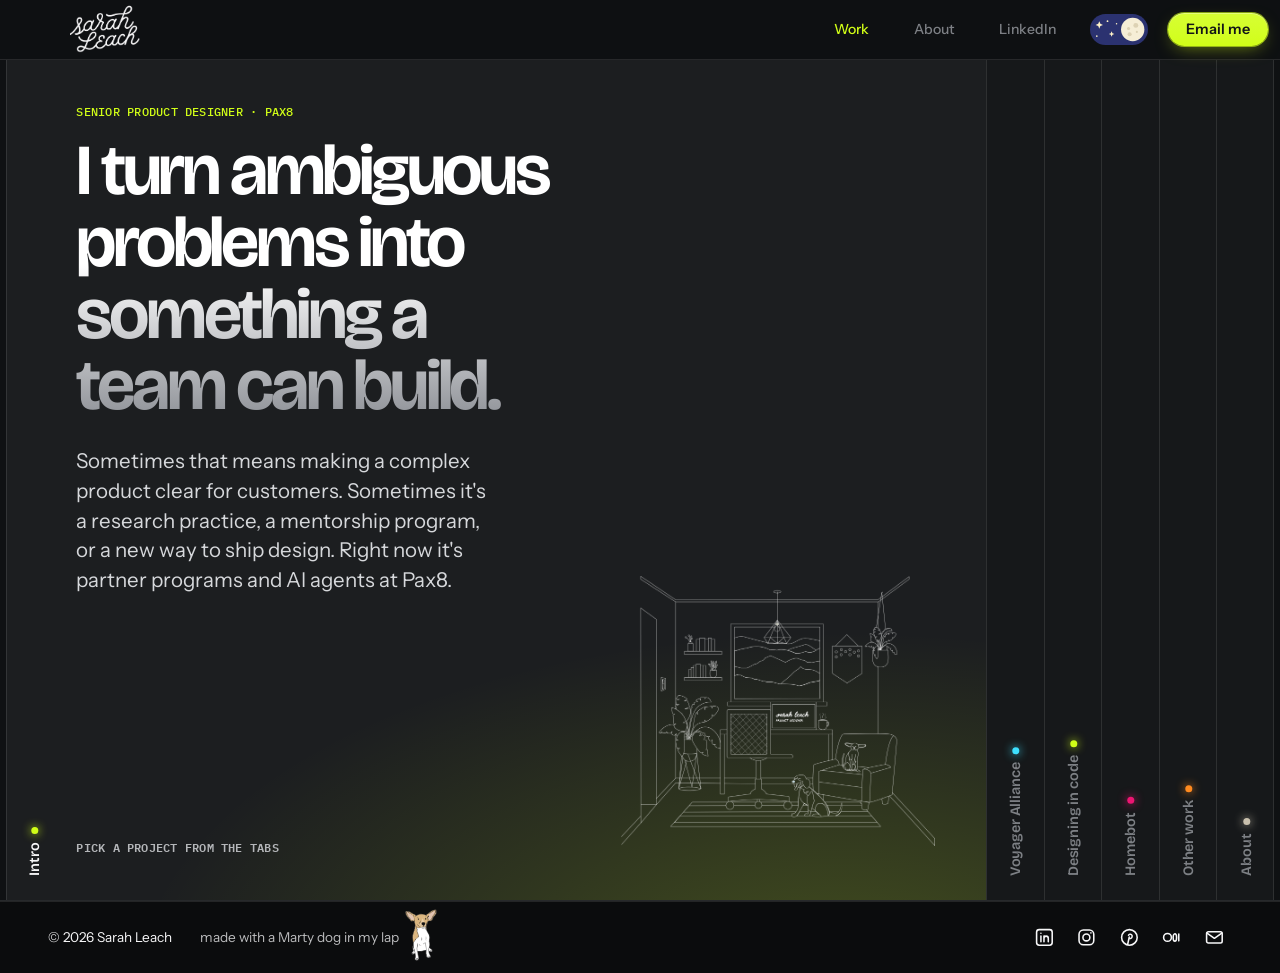
==== index.html @ 1168304d "About: drop 'since 2025' from Sarah Wedding Design Co-Authored-By: Claude Opus 5.5 <noreply@anthropi" ====
<!doctype html>
<html lang="en">
<head>
  <meta charset="utf-8">
  <meta name="viewport" content="width=device-width, initial-scale=1">
  <title>Sarah Leach — Product Design</title>
  <meta name="description" content="Sarah Leach is a product designer working on partner programs, marketplaces, and AI agents for IT providers.">
  <link rel="icon" href="assets/favicon.svg?v=2" type="image/svg+xml">
  <link rel="icon" href="assets/favicon-32.png?v=2" sizes="32x32" type="image/png">
  <link rel="icon" href="assets/favicon-64.png?v=2" sizes="64x64" type="image/png">
  <link rel="apple-touch-icon" href="assets/apple-touch-icon.png?v=2">
  <meta property="og:type" content="website">
  <meta property="og:title" content="Sarah Leach — Product Design">
  <meta property="og:description" content="Sarah Leach is a product designer working on partner programs, marketplaces, and AI agents for IT providers.">
  <meta property="og:url" content="https://sarahleach.design/">
  <meta property="og:image" content="https://sarahleach.design/assets/share.jpg">
  <meta property="og:image:width" content="1200">
  <meta property="og:image:height" content="630">
  <meta name="twitter:card" content="summary_large_image">
  <link rel="preconnect" href="https://fonts.googleapis.com">
  <link rel="preconnect" href="https://fonts.gstatic.com" crossorigin>
  <link href="https://fonts.googleapis.com/css2?family=IBM+Plex+Mono:wght@400;500;600&family=Inter:wght@400;500;600;700&family=Space+Grotesk:wght@500;600;700&display=swap" rel="stylesheet">
  <link rel="stylesheet" href="styles.css?v=hf187">
  <script src="theme.js?v=5"></script>
  <script src="motion.js?v=6" defer></script>
  <script src="tier-track.js?v=1" defer></script>
  <script src="flow-card.js?v=1" defer></script>
</head>
<body>
  <a class="skip" href="#work">Skip to work</a>

  <header class="site-header">
    <a class="name" href="./">Sarah Leach</a>
    <nav aria-label="Primary">
      <a href="#intro">Work</a>
      <a href="#about">About</a>
      <a href="https://www.linkedin.com/in/saleach/" target="_blank" rel="noopener">LinkedIn</a>
      <a class="cta" href="mailto:saraha.leach@gmail.com">Email me</a>
    </nav>
  </header>

  <main id="work">
    <div class="tenets">

      <section class="tenet tenet--intro is-open" data-id="intro" style="--tone: var(--c-intro)">
        <button class="tenet-tab" aria-expanded="true" aria-controls="p-intro"><span>Intro</span></button>
        <div class="tenet-panel" id="p-intro" role="region" aria-label="Intro">
          <img class="panel-media art office" src="assets/ill-office.png" alt="" loading="eager">
          <p class="eyebrow">Senior Product Designer · Pax8</p>
          <h1>I turn ambiguous problems into something a team can build.</h1>
          <p class="lede">Sometimes that means making a complex product clear for customers. Sometimes it's a research practice, a mentorship program, or a new way to ship design. Right now it's partner programs and AI agents at Pax8.</p>
          <div class="intro-foot">
            <p class="intro-hint">Pick a project from the tabs</p>
          </div>
        </div>
      </section>

      <section class="tenet" data-id="voyager" style="--tone: var(--c-voyager)">
        <button class="tenet-tab" aria-expanded="false" aria-controls="p-voyager"><span>Voyager Alliance</span></button>
        <div class="tenet-panel" id="p-voyager" role="region" aria-label="Voyager Alliance" hidden>
          <img class="panel-media" src="assets/voyager-title.jpg" alt="" loading="lazy">
          <p class="eyebrow">Pax8 · 2025 · Partner rewards</p>
          <h2>Partners don't need the whole rulebook. They need their next step.</h2>
          <p class="lede">I designed how partners understand, join, and move through Voyager Alliance, the tiered rewards program that replaced one Pax8 paid for alone. Vendors help fund this one.</p>
          <dl>
            <dt>Role</dt><dd>Research, product strategy, UX/UI</dd>
            <dt>Shipped</dt><dd>MVP alongside Beyond 2025</dd>
          </dl>
          <a class="read" href="work/voyager-alliance.html">Read the case study <span aria-hidden="true">↓</span></a>
        </div>
      </section>

      <section class="tenet" data-id="code" style="--tone: var(--c-agentic)">
        <button class="tenet-tab" aria-expanded="false" aria-controls="p-code"><span>Designing in code</span></button>
        <div class="tenet-panel" id="p-code" role="region" aria-label="Designing in code" hidden>
          <div class="panel-media flow-card" role="group" aria-label="How the work moved, from Figma to production">
            <ol class="fc-track">
              <li class="fc-line" aria-hidden="true"><span class="fc-fill"></span></li>
              <li><button type="button" class="fc-step" data-note="Explore the direction and flows in Figma."><span class="fc-node"><svg viewBox="0 0 24 24" aria-hidden="true"><path d="M12 19l7-7 3 3-7 7-3-3z"/><path d="M18 13l-1.5-7.5L2 2l3.5 14.5L13 18l5-5z"/><path d="M2 2l7.6 7.6"/><circle cx="11" cy="11" r="2"/></svg></span><b>Design</b><small>Figma</small></button></li>
              <li><button type="button" class="fc-step is-key" data-note="Build it as working code with Claude, refining layout and interactions in the real interface."><span class="fc-node"><svg viewBox="0 0 24 24" aria-hidden="true"><path d="M12 2v20M2 12h20M4.9 4.9l14.2 14.2M19.1 4.9L4.9 19.1"/></svg></span><b>Build</b><small>Claude CLI</small></button></li>
              <li><button type="button" class="fc-step" data-note="Push to GitHub, so engineering reviews real code instead of static specs."><span class="fc-node"><svg viewBox="0 0 24 24" aria-hidden="true"><circle cx="6" cy="6" r="2.5"/><circle cx="6" cy="18" r="2.5"/><circle cx="18" cy="8" r="2.5"/><path d="M6 8.5v7M18 10.5c0 4-6 3-10.5 6"/></svg></span><b>Push</b><small>GitHub</small></button></li>
              <li><button type="button" class="fc-step" data-note="Engineering reviews it and brings parts into the production codebase."><span class="fc-node"><svg viewBox="0 0 24 24" aria-hidden="true"><path d="M2 12s3.6-7 10-7 10 7 10 7-3.6 7-10 7S2 12 2 12z"/><circle cx="12" cy="12" r="3"/></svg></span><b>Review</b><small>Engineering</small></button></li>
              <li><button type="button" class="fc-step" data-note="Parts shipped, in the deployment and agent experiences."><span class="fc-node"><svg viewBox="0 0 24 24" aria-hidden="true"><path d="M20 6L9 17l-5-5"/></svg></span><b>Production</b><small>Deployment, agent flows</small></button></li>
            </ol>
            <p class="fc-note" aria-live="polite"></p>
          </div>
          <p class="eyebrow">Pax8 · 2026 · AI agent platform</p>
          <h2>AI made building faster. It made agreeing harder.</h2>
          <p class="lede">I designed an AI agent console and built it in working code with Claude. Some of it went through engineering review into production, and a few designers started using parts of the workflow.</p>
          <dl>
            <dt>Status</dt><dd>In development, not yet released</dd>
            <dt>Access</dt><dd>Full case study by password</dd>
          </dl>
          <a class="read" href="work/designing-in-code.html">About this project <span aria-hidden="true">↓</span></a>
        </div>
      </section>

      <section class="tenet" data-id="homebot" style="--tone: var(--c-homebot)">
        <button class="tenet-tab" aria-expanded="false" aria-controls="p-homebot"><span>Homebot</span></button>
        <div class="tenet-panel" id="p-homebot" role="region" aria-label="Homebot" hidden>
          <div class="panel-media persona-card" aria-hidden="true">
            <div class="pc-side">
              <dl>
                <div><dt>Income</dt><dd>$50K</dd></div>
                <div><dt>Cash savings</dt><dd>$5K</dd></div>
                <div><dt>Retirement</dt><dd>&mdash;</dd></div>
              </dl>
              <p class="pc-k">Watering holes</p>
              <ul><li>Friends and peers</li><li>College mentors</li><li>Facebook</li><li>LinkedIn</li></ul>
            </div>
            <div class="pc-main">
              <p class="pc-eyebrow">Persona · Designed for first</p>
              <div class="pc-name"><img src="assets/homebot-felicia-avatar.jpg" alt="" width="78" height="78"><span>Flustered Felicia</span></div>
              <p class="pc-bio">A loan officer for less than 3 years, unsure she made the right call changing careers, and wondering when all her relationship building will pay off.</p>
              <ul class="pc-tags"><li>35</li><li>Career change</li><li>Overwhelmed</li><li>Her hardest critic</li><li>Not an early adopter</li></ul>
              <p class="pc-quote">&ldquo;I want to feel confident in this career change.&rdquo;</p>
            </div>
          </div>
          <p class="eyebrow">Homebot · 2019–2022</p>
          <h2>Design for the least confident user.</h2>
          <p class="lede">On the design team for Homebot's homeowner digest and partner admin experience, from discovery to delivery. I started the mentorship program and research council.</p>
          <a class="read" href="work/homebot.html">Read more <span aria-hidden="true">↓</span></a>
        </div>
      </section>

      <section class="tenet" data-id="archive" style="--tone: var(--c-archive)">
        <button class="tenet-tab" aria-expanded="false" aria-controls="p-archive"><span>Other work</span></button>
        <div class="tenet-panel" id="p-archive" role="region" aria-label="Other work" hidden>
          <img class="panel-media" src="assets/archive-mini.jpg" alt="" loading="lazy">
          <p class="eyebrow">Verizon · Travelers Haven · Side projects</p>
          <h2>Location apps, a cross-country rally, and a 30-step rental process.</h2>
          <p class="lede">Short versions of earlier projects (Gethr, MINI Takes the States, and Travelers Haven), plus illustration and things I make outside work.</p>
          <a class="read" href="work/archive.html">See other work <span aria-hidden="true">↓</span></a>
        </div>
      </section>


      <section class="tenet" data-id="about" style="--tone: var(--c-about)">
        <button class="tenet-tab" aria-expanded="false" aria-controls="p-about"><span>About</span></button>
        <div class="tenet-panel" id="p-about" role="region" aria-label="About" hidden>
          <p class="eyebrow">About</p>
          <h2>A decade in product design, based in Denver.</h2>
          <section class="bring" aria-label="What I bring">
            <ul class="bring-list">
              <li><svg viewBox="0 0 24 24" aria-hidden="true"><rect x="3" y="4" width="18" height="12" rx="2"/><path d="M8 20h8M12 16v4"/></svg><b>Product and UX design</b><span>End to end: research, flows, wireframes, high fidelity, and dev handoff.</span></li>
              <li><svg viewBox="0 0 24 24" aria-hidden="true"><path d="M12 3v4M12 17v4M3 12h4M17 12h4M6 6l2.5 2.5M15.5 15.5L18 18M18 6l-2.5 2.5M8.5 15.5L6 18"/></svg><b>AI-augmented workflow</b><span>Figma AI, Claude, v0, Lovable, Copilot: faster synthesis, smarter decisions.</span></li>
              <li><svg viewBox="0 0 24 24" aria-hidden="true"><path d="M4 20V10M10 20V4M16 20v-7M22 20H2"/></svg><b>Commercial fluency</b><span>User needs and business metrics, and translating between them.</span></li>
              <li><svg viewBox="0 0 24 24" aria-hidden="true"><circle cx="12" cy="4.5" r="1.8"/><path d="M5 8.5l7 1.5 7-1.5M12 10v5M12 15l-3 6M12 15l3 6"/></svg><b>Accessibility as standard</b><span>Built in from day one.</span></li>
              <li><svg viewBox="0 0 24 24" aria-hidden="true"><path d="M12 20s-7-4.4-7-10a4 4 0 0 1 7-2.6A4 4 0 0 1 19 10c0 5.6-7 10-7 10z"/></svg><b>Empathetic leadership</b><span>Growing teams and cultures, not just shipping screens.</span></li>
              <li><svg viewBox="0 0 24 24" aria-hidden="true"><path d="M14 6l4 4M3 21l9-9M12 4l8 8-3 3-8-8z"/></svg><b>Creative range</b><span>Product, branding, mobile, wedding design, and a she shed.</span></li>
            </ul>
          </section>
          <ol class="timeline" aria-label="Career timeline">
            <li class="tl-band" style="--band: var(--c-agentic)">
              <p class="tl-when">Jan 2023 – now</p>
              <h3 class="tl-name">Pax8</h3>
              <p class="tl-desc"><strong>Senior Product Designer.</strong> Partner programs and AI agents for IT providers.</p>
              <ul class="tl-list"><li>Voyager Alliance rewards</li><li>AI agent console</li><li>Designing in code</li></ul>
              <img class="tl-img" src="assets/voyager-keynote.jpg" alt="Voyager Alliance Rewards on the main stage at Beyond 2025." loading="lazy">
            </li>
            <li class="tl-band" style="--band: var(--c-homebot)">
              <p class="tl-when">2019 – 2022</p>
              <h3 class="tl-name">Homebot</h3>
              <p class="tl-desc"><strong>Senior Product Designer.</strong> Product work, plus the structures that helped the team learn and decide together.</p>
              <ul class="tl-list"><li>Mentorship program</li><li>Research Council</li><li>Kickoff frameworks</li></ul>
              <img class="tl-img" src="assets/homebot-product.jpg" alt="Homebot's homeowner report." loading="lazy">
            </li>
            <li class="tl-band" style="--band: var(--c-archive)">
              <p class="tl-when">2018 – 2019</p>
              <h3 class="tl-name">Travelers Haven</h3>
              <p class="tl-desc"><strong>Product Designer.</strong> Corporate housing. Redesigned a booking flow that took about 30 steps.</p>
              <ul class="tl-list"><li>Booking flow</li><li>Availability before background checks</li></ul>
              <div class="tl-img tile-stage tile-stage--th" role="img" aria-label="Travelers Haven booking: a list of matched properties, and the lease details card where renters check availability first.">
                <div class="th-window"><span class="th-chrome" aria-hidden="true"><i></i><i></i><i></i></span><img src="assets/travelers-list-clean.jpg" alt="" loading="lazy" width="446" height="482"></div>
                <img class="th-lease" src="assets/travelers-lease-clean.jpg" alt="" loading="lazy" width="296" height="372">
              </div>
            </li>
            <li class="tl-band" style="--band: var(--c-archive)">
              <p class="tl-when">2016 – 2018</p>
              <h3 class="tl-name">Verizon</h3>
              <p class="tl-desc"><strong>Product designer, then Product Manager.</strong> When the app&#39;s PM was reassigned, I took over product and kept designing.</p>
              <ul class="tl-list"><li>Gethr</li><li>MINI Takes the States</li></ul>
              <img class="tl-img" src="assets/archive-mini.jpg" alt="Rally to the Rockies route map." loading="lazy">
            </li>
            <li class="tl-band" style="--band: var(--c-illus)">
              <p class="tl-when">Alongside</p>
              <h3 class="tl-name">Outside work</h3>
              <p class="tl-desc"><strong>Things I design and build on my own time.</strong> </p>
              <ul class="tl-list"><li><a href="https://sarahweddingdesign.com" target="_blank" rel="noopener">Sarah Wedding Design</a></li><li><a href="https://sheshed.sarahleach.design/">A she shed from 100+ reclaimed windows</a></li><li><a href="https://sheds.sarahleach.design/" target="_blank" rel="noopener">Ask me about my sheds</a></li><li><a href="https://periodexchange.com/" target="_blank" rel="noopener">Period Exchange</a></li><li><a href="https://suresarah.github.io/wala-prototype/" target="_blank" rel="noopener">Wala</a> - pet sitting app</li><li><a href="work/illustration.html#pax8">Logos and branding</a></li></ul>
              <img class="tl-img" src="assets/side-sheshed.jpg" alt="The she shed, walled with reclaimed windows." loading="lazy">
            </li>
          </ol>
          <section class="about-pg" aria-labelledby="about-pg-h">
            <h3 id="about-pg-h">How I work</h3>
            <p class="about-pg-north">Design to make people's lives easier, more intentional, and (whenever possible) happier.</p>
            <ol class="about-pg-list">
              <li><a class="pg-1" href="work/principles.html#p1"><span class="about-pg-n">01</span><span class="about-pg-art" style="--art: url(assets/principles/p1-designing-for-change.png?v=2)" aria-hidden="true"></span><b class="visually-hidden">Designing for change</b></a></li>
              <li><a class="pg-2" href="work/principles.html#p2"><span class="about-pg-n">02</span><span class="about-pg-art" style="--art: url(assets/principles/p2-extreme-ownership.png)" aria-hidden="true"></span><b class="visually-hidden">Extreme ownership</b></a></li>
              <li><a class="pg-3" href="work/principles.html#p3"><span class="about-pg-n">03</span><span class="about-pg-art" style="--art: url(assets/principles/p3-never-stop-learning.png)" aria-hidden="true"></span><b class="visually-hidden">Never stop learning</b></a></li>
              <li><a class="pg-4" href="work/principles.html#p4"><span class="about-pg-n">04</span><span class="about-pg-art" style="--art: url(assets/principles/p4-never-fully-satisfied.png)" aria-hidden="true"></span><b class="visually-hidden">Never fully satisfied, but pretty damn close</b></a></li>
              <li><a class="pg-5" href="work/principles.html#p5"><span class="about-pg-n">05</span><span class="about-pg-art" style="--art: url(assets/principles/p5-take-care.png)" aria-hidden="true"></span><b class="visually-hidden">Take care of each other</b></a></li>
              <li><a class="pg-6" href="work/principles.html#p6"><span class="about-pg-n">06</span><span class="about-pg-art" style="--art: url(assets/principles/p6-kind-and-honest.png)" aria-hidden="true"></span><b class="visually-hidden">Kind and honest</b></a></li>
              <li><a class="pg-7" href="work/principles.html#p7"><span class="about-pg-n">07</span><span class="about-pg-art" style="--art: url(assets/principles/p7-have-fun.png)" aria-hidden="true"></span><b class="visually-hidden">Have fun, duh</b></a></li>
            </ol>
          </section>
          <dl>
            <dt>Resume</dt><dd><a href="https://drive.google.com/file/d/15aXWUky98PD7f1Rd7QLlB9RpOPIoIAGL/view?usp=sharing" target="_blank" rel="noopener">PDF</a></dd>
            <dt>Side projects</dt><dd><a href="work/archive.html#side-h">Outside work</a></dd>
            <dt>Writing</dt><dd><a href="https://medium.com/@suresarah" target="_blank" rel="noopener">Medium</a></dd>
            <dt>Contact</dt><dd>saraha.leach@gmail.com</dd>
          </dl>
        </div>
      </section>

    </div>

    <!-- Case studies load here, under the accordion, when a panel's link is clicked. -->
    <section class="detail" id="detail" aria-label="Case study" hidden>
      <div class="detail-bar">
        <span class="detail-title" id="detail-title"></span>
        <button type="button" class="detail-close" id="detail-close">Close <span aria-hidden="true">✕</span></button>
      </div>
      <div class="detail-body" id="detail-body" tabindex="-1"></div>
    </section>

    <noscript>
      <ul style="padding:0 var(--gutter)">
        <li><a href="work/voyager-alliance.html">Voyager Alliance</a></li>
        <li><a href="work/designing-in-code.html">Designing in code</a></li>
        <li><a href="work/homebot.html">Homebot</a></li>
        <li><a href="work/archive.html">Other work</a></li>
        <li><a href="work/illustration.html">Illustration</a></li>
        <li><a href="work/principles.html">Principles</a></li>
      </ul>
    </noscript>
  </main>

  <footer class="site-footer ft">
    <div class="ft-bar">
      <span class="ft-copy-mark">&copy; 2026 Sarah Leach</span>
      <span class="ft-joke" tabindex="0">made with a Marty dog in my lap <img class="ft-marty" src="assets/marty.png" alt="Marty, a small tan-and-white dog with big ears" width="371" height="600" loading="lazy"><span class="ft-pop" role="tooltip"><img src="assets/marty-lap.jpg" alt="Marty asleep on a blanket next to the laptop showing this site" width="640" height="619" loading="lazy"><span>he really is!</span></span></span>
      <ul class="ft-social" aria-label="Elsewhere">
        <li><a href="https://www.linkedin.com/in/saleach/" aria-label="LinkedIn" target="_blank" rel="noopener"><svg viewBox="0 0 24 24" aria-hidden="true"><rect x="3" y="3" width="18" height="18" rx="3"/><path d="M8 10.5V17M8 7.2v.1M11.5 17v-6.5M11.5 13.2c0-1.6 1-2.7 2.5-2.7s2.5 1 2.5 2.8V17"/></svg></a></li>
        <li><a href="https://www.instagram.com/sarah.wedding.design" aria-label="Instagram" target="_blank" rel="noopener"><svg viewBox="0 0 24 24" aria-hidden="true"><rect x="3.5" y="3.5" width="17" height="17" rx="5"/><circle cx="12" cy="12" r="4"/><path d="M17.2 6.8v.1"/></svg></a></li>
        <li><a href="https://www.pinterest.com/leachasarah/" aria-label="Pinterest" target="_blank" rel="noopener"><svg viewBox="0 0 24 24" aria-hidden="true"><circle cx="12" cy="12" r="9"/><path d="M11 9.5c.6-1.2 2.4-1.6 3.5-.6 1.3 1.2.7 4.1-1.2 4.4-1.1.2-1.8-.6-1.6-1.5M11.8 11.6 10 20"/></svg></a></li>
        <li><a href="https://medium.com/@suresarah" aria-label="Medium" target="_blank" rel="noopener"><svg viewBox="0 0 24 24" aria-hidden="true"><circle cx="7.5" cy="12" r="4.5"/><ellipse cx="16" cy="12" rx="2" ry="4.3"/><path d="M20.5 8v8"/></svg></a></li>
        <li><a href="mailto:saraha.leach@gmail.com" aria-label="Email"><svg viewBox="0 0 24 24" aria-hidden="true"><rect x="3" y="5.5" width="18" height="13" rx="2"/><path d="m3.5 7 8.5 6 8.5-6"/></svg></a></li>
      </ul>
    </div>
  </footer>

  <script src="main.js?v=20261016c"></script>
</body>
</html>
---- styles.css ----
@import url("https://fonts.googleapis.com/css2?family=Bricolage+Grotesque:opsz,wght@12..96,500..800&family=Instrument+Sans:ital,wght@0,400..700;1,400..700&display=swap");
/* ---------- Tokens ---------- */
:root {
  --ink: #161616;
  --ink-soft: #4a4a48;
  --ink-faint: #7a7a76;
  --paper: #fbfaf6;
  --rule: #e4e1d8;

  /* Project spine colours (muted, after the "tenets" reference) */
  --c-intro: #fbfaf6;
  --c-voyager: #bcd6e6;
  --c-agentic: #7a9a88;
  --c-homebot: #f3d6cd;
  --c-archive: #a99a42;
  --c-about: #cdc3b0;

  --font: "Inter", ui-sans-serif, system-ui, -apple-system, "Segoe UI", Helvetica, Arial, sans-serif;
  --measure: 38rem;
  --gutter: clamp(1rem, 4vw, 3rem);
  --ease: cubic-bezier(.65, 0, .35, 1);
  --header-h: 3.75rem;
  --spine: clamp(3.25rem, 4.5vw, 5rem);
  --panel-inset: clamp(.25rem, 1vw, 1rem);
}

*, *::before, *::after { box-sizing: border-box; }

html { -webkit-text-size-adjust: 100%; }

body {
  margin: 0;
  font-family: var(--font);
  font-size: 1.0625rem;
  line-height: 1.55;
  color: var(--ink);
  background: var(--paper);
}

img { max-width: 100%; height: auto; display: block; }

a { color: inherit; text-underline-offset: .2em; text-decoration-thickness: 1px; }
a:hover { text-decoration-thickness: 2px; }

:focus-visible { outline: 2px solid var(--ink); outline-offset: 3px; }

.skip {
  position: absolute; left: -999px; top: 0;
  background: var(--ink); color: var(--paper); padding: .5rem 1rem; z-index: 10;
}
.skip:focus { left: 1rem; top: 1rem; }

/* Draft marker for facts Sarah still needs to confirm. Remove before launch. */
.confirm {
  background: none;
  color: inherit;
  border-bottom: 2px dashed #d0623f;
}
.confirm::after {
  content: " [confirm]";
  font-size: .7em;
  font-weight: 600;
  color: #d0623f;
  letter-spacing: .04em;
}

/* ---------- Site header ---------- */
.site-header {
  display: flex; justify-content: space-between; align-items: center; flex-wrap: wrap; gap: .5rem 1.5rem;
  min-height: var(--header-h);
  padding: .5rem var(--gutter);
  font-size: .9rem;
}
.site-header .name { font-weight: 600; text-decoration: none; letter-spacing: -.01em; }
.site-header nav { display: flex; gap: 1.25rem; flex-wrap: wrap; }
.site-header nav a { text-decoration: none; color: var(--ink-soft); }
.site-header nav a:hover { color: var(--ink); text-decoration: underline; }

/* ---------- Tenets accordion (homepage) ---------- */
/* Full-bleed: fills the viewport below the header, edge to edge. */
.tenets {
  display: flex;
  margin: 0;
  height: calc(100vh - var(--header-h));
  height: calc(100svh - var(--header-h));
  min-height: 32rem;
  border-top: 1px solid rgba(0,0,0,.18);
}

.tenet {
  display: flex;
  flex: 0 0 var(--spine);
  min-width: 0;
  background: var(--tone);
  border-left: 1px solid rgba(0,0,0,.18);
  transition: flex-grow .7s var(--ease), flex-basis .7s var(--ease);
  overflow: hidden;
}
.tenet:first-child { border-left: 0; }
.tenet.is-open { flex: 1 1 auto; }

.tenet-tab {
  all: unset;
  box-sizing: border-box;
  flex: 0 0 var(--spine);
  display: flex; align-items: flex-end; justify-content: center;
  padding: 1.5rem 0;
  cursor: pointer;
}
.tenet-tab:focus-visible { outline: 2px solid var(--ink); outline-offset: -4px; }
.tenet-tab span {
  writing-mode: vertical-rl;
  transform: rotate(180deg);
  font-size: .75rem;
  font-weight: 600;
  letter-spacing: .12em;
  text-transform: uppercase;
  white-space: nowrap;
}
.tenet.is-open .tenet-tab { cursor: default; }

.tenet-panel {
  flex: 1 1 auto;
  min-width: 0;
  padding: clamp(1.5rem, 5vh, 4rem) clamp(1.5rem, 5vw, 6rem) clamp(1.5rem, 5vh, 4rem) var(--panel-inset);
  display: flex; flex-direction: column;
  overflow-y: auto;
  opacity: 0;
  transition: opacity .35s ease;
}
.tenet.is-open .tenet-panel { opacity: 1; transition-delay: .3s; }
.tenet-panel[hidden] { display: none; }

.tenet-panel .eyebrow {
  font-size: .78rem; font-weight: 600; letter-spacing: .1em; text-transform: uppercase;
  margin: 0 0 1rem;
}
.tenet-panel h2 {
  font-size: clamp(1.6rem, 3.4vw, 3.4rem);
  line-height: 1.12;
  letter-spacing: -.025em;
  font-weight: 500;
  margin: 0 0 1.25rem;
  max-width: 22ch;
}
.tenet-panel .lede { font-size: clamp(1.05rem, 1.6vw, 1.3rem); line-height: 1.45; max-width: 34ch; margin: 0 0 1.5rem; }
.tenet-panel dl { display: grid; grid-template-columns: max-content 1fr; gap: .35rem 1.25rem; margin: 0 0 1.75rem; font-size: .95rem; max-width: 36rem; }
.tenet-panel dt { font-weight: 600; }
.tenet-panel dd { margin: 0; }
.tenet-panel .read {
  margin-top: auto;
  align-self: flex-start;
  display: inline-flex; align-items: center; gap: .5rem;
  padding: .7rem 1.1rem;
  border: 1px solid var(--ink);
  border-radius: 999px;
  text-decoration: none;
  font-weight: 600; font-size: .95rem;
}
.tenet-panel .read:hover { background: var(--ink); color: var(--paper); }

.tenet-panel .mark { width: min(16rem, 60%); margin: 0 0 1.5rem auto; opacity: .9; }
.tenet--intro .tenet-panel h1 {
  font-size: clamp(2rem, 4.6vw, 4.75rem);
  line-height: 1.05;
  letter-spacing: -.035em;
  font-weight: 500;
  margin: 0 0 1.5rem;
  max-width: 18ch;
}

/* Phone / narrow: stack vertically */
@media (max-width: 760px) {
  .tenets { flex-direction: column; height: auto; min-height: 0; }
  .site-header { min-height: 0; padding-block: 1rem; }
  .tenet { flex: 0 0 auto; flex-direction: column; border-left: 0; border-top: 1px solid rgba(0,0,0,.18); }
  .tenet:first-child { border-top: 0; }
  .tenet.is-open { flex: 0 0 auto; }
  .tenet-tab { flex: 0 0 auto; justify-content: flex-start; padding: 1rem 1.25rem; }
  .tenet-tab span { writing-mode: horizontal-tb; transform: none; }
  .tenet-panel { padding: 0 1.25rem 1.5rem; }
}

@media (prefers-reduced-motion: reduce) {
  .tenet, .tenet-panel { transition: none !important; }
}

/* ---------- Footer ---------- */
.site-footer {
  display: flex; justify-content: space-between; flex-wrap: wrap; gap: 1rem;
  padding: 2rem var(--gutter) 3rem;
  border-top: 1px solid var(--rule);
  font-size: .9rem; color: var(--ink-soft);
}
.site-footer ul { list-style: none; padding: 0; margin: 0; display: flex; gap: 1.25rem; flex-wrap: wrap; }

/* ---------- Case study ---------- */
.cs-hero {
  background: var(--tone, var(--c-voyager));
  padding: clamp(2.5rem, 7vw, 6rem) var(--gutter) clamp(2rem, 5vw, 4rem);
  border-block: 1px solid var(--ink);
}
.cs-hero .eyebrow { font-size: .8rem; font-weight: 600; letter-spacing: .1em; text-transform: uppercase; margin: 0 0 1.25rem; }
.cs-hero h1 {
  font-size: clamp(2rem, 5vw, 4rem); line-height: 1.04; letter-spacing: -.035em; font-weight: 500;
  margin: 0 0 1.5rem; max-width: 20ch;
}
.cs-hero .lede { font-size: clamp(1.1rem, 1.8vw, 1.4rem); line-height: 1.45; max-width: 42ch; margin: 0; }

.facts {
  display: grid; grid-template-columns: repeat(auto-fit, minmax(12rem, 1fr)); gap: 1.5rem 2rem;
  margin: clamp(2rem, 4vw, 3rem) 0 0; padding: 1.5rem 0 0; border-top: 1px solid rgba(0,0,0,.25);
  max-width: 64rem;
}
.facts div { min-width: 0; }
.facts dt { font-size: .78rem; font-weight: 600; letter-spacing: .08em; text-transform: uppercase; margin-bottom: .35rem; }
.facts dd { margin: 0; font-size: .98rem; }

.cs-body { padding: 0 var(--gutter); }

.cs-section {
  display: grid;
  grid-template-columns: minmax(10rem, 16rem) minmax(0, var(--measure));
  gap: 1rem clamp(2rem, 5vw, 5rem);
  padding: clamp(2.5rem, 6vw, 5rem) 0;
  border-bottom: 1px solid var(--rule);
}
.cs-section > h2 {
  font-size: .82rem; font-weight: 600; letter-spacing: .1em; text-transform: uppercase;
  margin: .35rem 0 0; color: var(--ink-soft);
}
.cs-section > .content > :first-child { margin-top: 0; }
.cs-section h3 { font-size: 1.35rem; line-height: 1.25; letter-spacing: -.015em; font-weight: 600; margin: 2.25rem 0 .75rem; }
.cs-section p { margin: 0 0 1rem; }
.cs-section .big { font-size: clamp(1.25rem, 2.2vw, 1.6rem); line-height: 1.35; letter-spacing: -.015em; }
.cs-section ul { padding-left: 1.2rem; margin: 0 0 1rem; }
.cs-section li { margin-bottom: .35rem; }

@media (max-width: 760px) {
  .cs-section { grid-template-columns: 1fr; }
}

.wide { grid-column: 1 / -1; }

.decision {
  border-top: 1px solid var(--ink);
  padding-top: 1.25rem;
  margin-top: 2.5rem;
}
.decision .options { display: grid; grid-template-columns: repeat(auto-fit, minmax(14rem, 1fr)); gap: 1rem; margin: 1rem 0; }
.decision .options div { border: 1px solid var(--rule); padding: 1rem; background: #fff; }
.decision .options .chosen { border-color: var(--ink); }
.decision .options strong { display: block; margin-bottom: .25rem; }

/* Image placeholder: says what goes here and what it proves */
.shot {
  margin: 2rem 0;
  border: 1px dashed var(--ink-faint);
  background: repeating-linear-gradient(-45deg, transparent 0 12px, rgba(0,0,0,.025) 12px 24px);
  aspect-ratio: 16 / 10;
  max-width: 100%;
  display: flex; flex-direction: column; justify-content: flex-end;
  padding: 1rem;
  font-size: .88rem; color: var(--ink-soft);
}
.shot strong { color: var(--ink); }
figure { margin: 2rem 0; }
figcaption { font-size: .88rem; color: var(--ink-soft); margin-top: .6rem; }

.diagram { overflow-x: auto; }
.diagram svg { min-width: 30rem; width: 100%; height: auto; }

.callout {
  border-left: 3px solid var(--ink);
  padding: .25rem 0 .25rem 1.25rem;
  margin: 1.5rem 0;
}

.next {
  display: flex; justify-content: space-between; flex-wrap: wrap; gap: 1rem;
  padding: 3rem var(--gutter);
  font-size: 1.1rem;
}

/* Locked / on-request page */
.locked {
  min-height: 60vh;
  display: grid; place-content: center;
  padding: 3rem var(--gutter);
  text-align: left;
}
.locked > * { max-width: 36rem; }

/* Archive tiles */
.tiles { display: grid; grid-template-columns: repeat(auto-fit, minmax(16rem, 1fr)); gap: 1.5rem; padding: 2rem var(--gutter) 4rem; }
.tile { border: 1px solid var(--ink); background: #fff; display: flex; flex-direction: column; }
.tile .shot { margin: 0; border: 0; border-bottom: 1px dashed var(--ink-faint); aspect-ratio: 4 / 3; }
.tile .body { padding: 1.25rem; }
.tile h2 { font-size: 1.2rem; margin: 0 0 .25rem; letter-spacing: -.01em; }
.tile .meta { font-size: .85rem; color: var(--ink-soft); margin: 0 0 .75rem; }
.tile p { margin: 0 0 .75rem; font-size: .97rem; }

/* Case-study screenshots */
.cs-body figure img { border: 1px solid var(--ink); background: #000; }
.cs-body figure.wide img { max-width: 56rem; margin-inline: auto; }
.cs-body figure.wide figcaption { max-width: 56rem; margin-inline: auto; }
.cs-section figure img { max-height: 90vh; width: auto; }

/* ---------- Inline case study (homepage) ---------- */
.detail { border-top: 1px solid var(--ink); background: var(--paper); }
.detail-bar {
  position: sticky; top: 0; z-index: 5;
  display: flex; justify-content: space-between; align-items: center; gap: 1rem;
  padding: .75rem var(--gutter);
  background: var(--tone, var(--paper));
  border-bottom: 1px solid rgba(0,0,0,.18);
  font-size: .9rem; font-weight: 600; letter-spacing: .02em;
}
.detail-close {
  all: unset; cursor: pointer;
  padding: .35rem .8rem; border: 1px solid var(--ink); border-radius: 999px;
  font-weight: 600;
}
.detail-close:hover { background: var(--ink); color: var(--paper); }
.detail-close:focus-visible { outline: 2px solid var(--ink); outline-offset: 3px; }
.detail-body:focus { outline: none; }
.detail-body > .cs-hero { border-top: 0; }
.detail.is-loading .detail-body { min-height: 50vh; opacity: .4; }

/* ---------- Compact accordion while a case study is open ---------- */
:root { --compact-h: 3.25rem; }
.tenets { transition: height .55s var(--ease); }
.tenets.is-compact {
  position: sticky; top: 0; z-index: 6;
  height: var(--compact-h);
  min-height: 0;
  border-bottom: 1px solid var(--ink);
}
.tenets.is-compact .tenet { flex: 1 1 0; }
.tenets.is-compact .tenet.is-open { flex: 1.6 1 0; }
.tenets.is-compact .tenet-panel { display: none !important; }
.tenets.is-compact .tenet-tab {
  flex: 1 1 auto;
  align-items: center; justify-content: flex-start;
  padding: 0 1rem;
  cursor: pointer;
}
.tenets.is-compact .tenet-tab span { writing-mode: horizontal-tb; transform: none; }
.tenets.is-compact .tenet.is-open .tenet-tab span { text-decoration: underline; text-underline-offset: .35em; text-decoration-thickness: 2px; }

.detail { scroll-margin-top: var(--compact-h); }
.detail-bar { top: var(--compact-h); padding-block: .5rem; }

@media (max-width: 760px) {
  .tenets.is-compact { flex-direction: row; overflow-x: auto; scrollbar-width: none; }
  .tenets.is-compact::-webkit-scrollbar { display: none; }
  .tenets.is-compact .tenet,
  .tenets.is-compact .tenet.is-open { flex: 0 0 auto; border-top: 0; border-left: 1px solid rgba(0,0,0,.18); }
  .tenets.is-compact .tenet:first-child { border-left: 0; }
}
@media (prefers-reduced-motion: reduce) { .tenets { transition: none; } }

/* =====================================================================
   Editorial restyle: light serif display type, boxed nav, lime pills,
   pastel tags, rounded media, and a big type band.
   ===================================================================== */
:root {
  --ink: #2b1d16;
  --ink-soft: #5b4a40;
  --ink-faint: #8c7c70;
  --paper: #f4f1ec;
  --rule: rgba(43, 29, 22, .18);
  --lime: #e6f26a;
  --serif: "Newsreader", "Iowan Old Style", "Times New Roman", Georgia, serif;

  --c-intro: #f4f1ec;
  --c-voyager: #dcc3ea;
  --c-agentic: #e6f26a;
  --c-homebot: #f6b7a1;
  --c-archive: #a9d79b;
  --c-about: #ebe3d5;
}

/* Display type */
.tenet--intro .tenet-panel h1,
.tenet-panel h2,
.cs-hero h1,
.cs-section h3,
.cs-section .big,
.tile h2,
.locked h2 {
  font-family: var(--serif);
  font-weight: 300;
  letter-spacing: -.015em;
  font-variation-settings: "opsz" 72;
}
.tenet--intro .tenet-panel h1 { font-size: clamp(2.6rem, 6vw, 6rem); line-height: 1; max-width: 16ch; }
.tenet-panel h2 { font-size: clamp(2rem, 4.2vw, 4.25rem); line-height: 1.02; }
.cs-hero h1 { font-size: clamp(2.5rem, 6vw, 5.5rem); line-height: 1; }
.cs-section h3 { font-size: 1.9rem; line-height: 1.1; }
.cs-section .big { font-size: clamp(1.5rem, 2.6vw, 2.1rem); line-height: 1.2; }
.tile h2 { font-size: 1.8rem; }
.callout { font-family: var(--serif); font-weight: 300; border-left-color: var(--ink); }

/* Boxed header: cells split by rules, lime CTA at the end */
.site-header {
  padding: 0;
  gap: 0;
  align-items: stretch;
  border-bottom: 1px solid var(--ink);
  background: var(--paper);
}
.site-header .name {
  display: flex; align-items: center;
  padding: 0 var(--gutter);
  font-family: var(--serif); font-weight: 400; font-size: 1.35rem; letter-spacing: -.01em;
}
.site-header nav { gap: 0; align-items: stretch; }
/* On the homepage the name sits on the same left edge as the panel copy */
body:has(.tenets) .site-header .name { padding-left: calc(var(--spine) + var(--panel-inset)); }
.site-header nav a {
  display: flex; align-items: center;
  padding: 0 1.4rem;
  font-size: .75rem; font-weight: 600; letter-spacing: .12em; text-transform: uppercase;
  color: var(--ink);
}
.site-header nav a:hover { background: rgba(0,0,0,.04); text-decoration: none; }
.site-header nav a.cta {
  margin: .55rem .75rem;
  padding: 0 1rem;
  border: 1px solid var(--ink);
  border-radius: 999px;
  background: var(--lime);
}
.site-header nav a.cta:hover { background: var(--ink); color: var(--lime); }
/* Tab dividers use the same ink rule as the header, so it reads as one grid */
.tenets { border-top: 0; }
.tenet { border-left-color: var(--ink); }
.tenets.is-compact .tenet { border-left-color: var(--ink); }
@media (max-width: 760px) {
  .tenet { border-top-color: var(--ink); }
  body:has(.tenets) .site-header .name { padding-left: 1.25rem; }
  .site-header { flex-direction: column; }
  .site-header .name { padding: .9rem var(--gutter); border-bottom: 1px solid var(--ink); }
  .site-header nav { flex-wrap: wrap; }
  .site-header nav a { padding: .8rem 1rem; }
}

/* Lime pill buttons */
.tenet-panel .read,
.detail-close {
  background: var(--lime);
  border: 1px solid var(--ink);
  color: var(--ink);
  border-radius: 999px;
  font-size: .78rem; font-weight: 600; letter-spacing: .08em; text-transform: uppercase;
  padding: .75rem 1.3rem;
}
.detail-close { padding: .45rem .9rem; font-size: .72rem; }
.tenet-panel .read:hover, .detail-close:hover { background: var(--ink); color: var(--lime); }

/* Section labels become pastel tags */
.cs-section > h2 {
  align-self: start; justify-self: start;
  display: inline-block;
  margin-top: .5rem;
  padding: .3rem .8rem;
  border: 1px solid var(--ink);
  border-radius: 999px;
  background: var(--tag, var(--lime));
  color: var(--ink);
  font-size: .7rem; letter-spacing: .08em;
}
.cs-section:nth-of-type(4n+2) > h2 { --tag: #dcc3ea; }
.cs-section:nth-of-type(4n+3) > h2 { --tag: #f6b7a1; }
.cs-section:nth-of-type(4n+4) > h2 { --tag: #a9d79b; }

/* Rounded media and cards */
.cs-body figure img,
.shot,
.decision .options div,
.tile { border-radius: 14px; }
.cs-body figure img { overflow: hidden; }
.tile { overflow: hidden; }
.decision { border-top-color: var(--rule); }
.decision .options div { background: rgba(255,255,255,.55); }
.decision .options .chosen { background: var(--lime); }

/* Line marks in panels take the ink colour */
.tenet-panel .mark { color: var(--ink); opacity: .85; }

/* Big type band */
.band {
  overflow: hidden;
  padding: clamp(1.5rem, 4vw, 3.5rem) 0;
  border-top: 1px solid var(--ink);
  background: var(--paper);
  color: var(--ink);
  font-family: var(--font);
  font-weight: 800;
  text-transform: uppercase;
  font-size: clamp(3rem, 10vw, 9rem);
  line-height: .92;
  letter-spacing: -.03em;
  user-select: none;
}
.band-row { display: flex; width: max-content; animation: band 38s linear infinite; }
.band-row--rev { animation-direction: reverse; animation-duration: 46s; color: transparent; -webkit-text-stroke: 1.5px var(--ink); }
.band-row span { padding-right: .3em; white-space: nowrap; }
@keyframes band { from { transform: translateX(0); } to { transform: translateX(-50%); } }
@media (prefers-reduced-motion: reduce) { .band-row { animation: none; } }

/* Footer echoes the header rules */
.site-footer { border-top: 1px solid var(--ink); color: var(--ink-soft); }
.site-footer > span { font-family: var(--serif); font-size: 1.5rem; color: var(--ink); }

/* ---------- More imagery ---------- */
figure.pair {
  display: grid; grid-template-columns: 1fr 1fr; gap: 1rem; align-items: start;
}
figure.pair figcaption { grid-column: 1 / -1; }
figure.pair.phones { grid-template-columns: repeat(2, minmax(0, 14rem)); justify-content: center; }
@media (max-width: 760px) { figure.pair { grid-template-columns: 1fr; } }

.tile .tile-img {
  width: 100%; aspect-ratio: 4 / 3; object-fit: cover; object-position: top;
  border-bottom: 1px solid var(--ink);
  background: #fff;
}

/* Project image inside each homepage panel (decorative; the panel text says what it is) */
.tenet-panel { position: relative; }
.tenet-panel .panel-media {
  position: absolute; right: clamp(1.5rem, 4vw, 4rem); top: clamp(1.5rem, 6vh, 4rem);
  width: min(34%, 28rem); max-height: 62%;
  object-fit: cover; object-position: top;
  border: 1px solid var(--ink); border-radius: 14px;
  box-shadow: 0 18px 40px rgba(43, 29, 22, .18);
  transform: rotate(2deg);
}
.tenet.is-open .panel-media { animation: lift .6s var(--ease) .25s both; }
@keyframes lift { from { opacity: 0; transform: translateY(16px) rotate(4deg); } to { opacity: 1; transform: rotate(2deg); } }
.tenet-panel h2 { max-width: 15ch; }
.tenet-panel .lede, .tenet-panel dl { max-width: min(34ch, 52%); }
@media (max-width: 1000px) { .tenet-panel .panel-media { display: none; } .tenet-panel .lede, .tenet-panel dl { max-width: 34ch; } }
@media (prefers-reduced-motion: reduce) { .tenet.is-open .panel-media { animation: none; } }

/* Outside work: lighter-weight link tiles under the earlier work */
.side { padding: 0 var(--gutter); border-top: 1px solid var(--ink); }
.side-h {
  display: inline-block; margin: 2.5rem 0 .75rem;
  padding: .3rem .8rem; border: 1px solid var(--ink); border-radius: 999px;
  background: var(--lime);
  font-size: .7rem; font-weight: 600; letter-spacing: .08em; text-transform: uppercase;
}
.side-lede { margin: 0; color: var(--ink-soft); }
.side .tiles { padding-inline: 0; }
.tile--link { color: inherit; text-decoration: none; transition: transform .2s ease; }
.tile--link:hover { transform: translateY(-3px); }
.tile--link:focus-visible { outline: 2px solid var(--ink); outline-offset: 3px; }
.tile .out { font-size: .75rem; font-weight: 600; letter-spacing: .12em; text-transform: uppercase; }
@media (prefers-reduced-motion: reduce) { .tile--link { transition: none; } }

/* About timeline: stacked colour bands (after the "services" reference),
   palette from "A Year of Conscious Practice". */
:root {
  --tl-lime: #dcfa8c;
  --tl-orange: #e9583a;
  --tl-blue: #5aa7f0;
  --tl-green: #5a9179;
  --tl-slate: #85808f;
  --tl-maroon: #8e3b3c;
  --tl-lilac: #dccbe5;
  --tl-sage: #bdb9a3;
}
.timeline {
  list-style: none; margin: 0 0 2rem; padding: 0;
  border: 1px solid var(--ink);
  container-type: inline-size;
}
.tl-band {
  display: grid;
  grid-template-columns: minmax(0, 1fr) minmax(0, 1fr) minmax(0, 1.1fr);
  grid-template-areas:
    "when when img"
    "name name img"
    "desc list img";
  column-gap: 1.5rem;
  padding: 1.25rem 1.5rem 1.5rem;
  background: var(--band);
  color: var(--ink);
}
.tl-band + .tl-band { border-top: 1px solid var(--ink); }
.tl-band--dark { color: #fbf3ea; }
.tl-band--dark a { color: inherit; }
.tl-when { grid-area: when; margin: 0; font-size: .75rem; font-weight: 600; letter-spacing: .12em; text-transform: uppercase; }
.tl-name {
  grid-area: name; margin: .1rem 0 1.25rem;
  font-family: var(--font); font-weight: 500;
  font-size: clamp(2.2rem, 5cqi, 3.75rem); line-height: 1; letter-spacing: -.035em;
}
.tl-desc { grid-area: desc; margin: 0; font-size: .95rem; line-height: 1.4; max-width: 30ch; align-self: end; }
.tl-desc strong { font-weight: 600; }
.tl-list { grid-area: list; margin: 0; padding: 0; list-style: none; font-size: .8rem; line-height: 1.5; align-self: end; }
.tl-img {
  grid-area: img; align-self: center;
  width: 100%; aspect-ratio: 16 / 10; object-fit: cover; object-position: top;
  border: 1px solid var(--ink); border-radius: 10px;
}
.tl-band:not(:has(.tl-img)) { grid-template-areas: "when when when" "name name name" "desc list list"; }
@container (max-width: 40rem) {
  .tl-band, .tl-band:not(:has(.tl-img)) {
    grid-template-columns: minmax(0, 1fr);
    grid-template-areas: "when" "name" "desc" "list" "img";
  }
  .tl-name { margin-bottom: .75rem; }
  .tl-list { margin-top: .75rem; }
  .tl-img { margin-top: 1rem; }
}

/* ---------- Illustrations ---------- */
:root { --c-illus: #a9cbe8; }

/* Art in panels: no frame, just the drawing */
.tenet-panel .panel-media.art {
  border: 0; border-radius: 0; box-shadow: none; transform: none;
  object-fit: contain; object-position: top right;
  width: min(30%, 24rem); max-height: 58%;
  background: transparent;
}
.tenet.is-open .panel-media.art { animation: rise .6s var(--ease) .25s both; }
@keyframes rise { from { opacity: 0; transform: translateY(16px); } to { opacity: 1; transform: none; } }
.tenet-panel .panel-media.portrait { width: min(22%, 16rem); }

/* Illustrated circles floating over the type band, after the reference */
.band { position: relative; }
.band-dot {
  position: absolute; z-index: 2;
  width: clamp(5rem, 12vw, 10rem); aspect-ratio: 1;
  object-fit: contain; padding: .6rem;
  background: var(--paper); border: 1px solid var(--ink); border-radius: 50%;
  box-shadow: 0 12px 30px rgba(43, 29, 22, .15);
}
.band-dot--1 { left: 12%; top: 8%; background: var(--lime); }
.band-dot--2 { left: 52%; top: 42%; background: #f6b7a1; }
.band-dot--3 { right: 8%; top: 4%; background: #dcc3ea; }

/* Illustration gallery */
.art-grid {
  display: grid; grid-template-columns: repeat(auto-fill, minmax(15rem, 1fr));
  gap: 1.25rem; padding: 2rem var(--gutter) 4rem;
}
.art-card {
  margin: 0; display: flex; flex-direction: column;
  border: 1px solid var(--ink); border-radius: 14px; overflow: hidden; background: #fff;
}
.art-card img { width: 100%; aspect-ratio: 1; object-fit: contain; padding: 1rem; border-bottom: 1px solid var(--ink); }
.art-card figcaption { margin: 0; padding: .75rem 1rem; font-size: .9rem; color: var(--ink); }

/* Deck vibe: full-bleed statement slides and colour-block menu */
:root {
  --deck-blue: #b3c6d4;
  --deck-rust: #a8452b;
  --deck-blush: #ebcac6;
  --deck-green: #234733;
  --deck-mustard: #ecc76a;
  --deck-cream: #f6f1e8;
  --caps: "League Spartan", "Futura", "Avenir Next", var(--font);
}
.slide {
  display: flex; flex-direction: column; align-items: center; justify-content: center; gap: 1.25rem;
  min-height: min(80vh, 46rem);
  padding: clamp(3rem, 8vw, 7rem) var(--gutter);
  border-top: 1px solid var(--ink);
  text-align: center;
}
.slide--green { background: var(--deck-green); color: var(--deck-cream); }
.slide-serif {
  margin: 0; font-family: var(--serif); font-weight: 300;
  font-size: clamp(1.4rem, 2.6vw, 2.2rem); line-height: 1.2;
}
.slide-caps {
  margin: 0; max-width: 20ch;
  font-family: var(--caps); font-weight: 700; text-transform: uppercase;
  font-size: clamp(2rem, 5.2vw, 4.75rem); line-height: .98; letter-spacing: -.005em;
  color: var(--deck-mustard);
}
.slide-caps em { font-style: normal; color: var(--deck-cream); }

.blocks { display: grid; grid-template-columns: repeat(3, 1fr); border-top: 1px solid var(--ink); }
.block {
  display: flex; align-items: center; justify-content: center;
  min-height: clamp(12rem, 30vh, 20rem); padding: 2rem;
  font-family: var(--caps); font-weight: 700; text-transform: uppercase;
  font-size: clamp(1.4rem, 2.6vw, 2.4rem); line-height: 1; text-align: center;
  text-decoration: none;
  transition: filter .2s ease;
}
.block + .block { border-left: 1px solid var(--ink); }
.block:hover { filter: saturate(1.3) brightness(.95); }
.block:focus-visible { outline: 3px solid var(--ink); outline-offset: -6px; }
.block--blue { background: var(--deck-blue); color: var(--deck-rust); }
.block--rust { background: var(--deck-rust); color: var(--deck-mustard); }
.block--blush { background: var(--deck-blush); color: var(--deck-rust); }
@media (max-width: 760px) {
  .blocks { grid-template-columns: 1fr; }
  .block + .block { border-left: 0; border-top: 1px solid var(--ink); }
  .block { min-height: 8rem; }
}

/* Drop the white backgrounds baked into the illustration renders */
.tenet-panel .panel-media.art { mix-blend-mode: multiply; }
.tenet--intro .tenet-panel .panel-media.art {
  top: auto; bottom: clamp(1.5rem, 6vh, 4rem);
  width: min(30%, 20rem); max-height: 45%;
  object-position: bottom right;
}
.tenet-panel .panel-media.portrait { width: auto; height: min(13rem, 28%); max-height: none; }
.band-dot { display: grid; place-items: center; overflow: hidden; }
.band-dot img { width: 100%; height: 100%; object-fit: contain; mix-blend-mode: multiply; }

/* =====================================================================
   Case studies, presentation style: full-height title slides,
   statement slides, stat tiles, and small data charts.
   Charts are plain HTML/CSS so they work when a case study loads
   inside the homepage. Only real numbers go in here.
   ===================================================================== */
.cs-hero {
  min-height: min(88vh, 56rem);
  display: flex; flex-direction: column; justify-content: flex-end;
  padding-block: clamp(3rem, 10vh, 7rem) clamp(2rem, 6vh, 4rem);
}
.cs-hero h1 { font-size: clamp(2.75rem, 7vw, 7rem); max-width: 18ch; }

/* Full-bleed statement slide inside .cs-body */
.cs-slide {
  margin: clamp(3rem, 8vw, 6rem) calc(-1 * var(--gutter));
  padding: clamp(4rem, 12vw, 9rem) var(--gutter);
  border-block: 1px solid var(--ink);
  background: var(--slide-bg, var(--deck-green));
  color: var(--slide-fg, var(--deck-cream));
  text-align: center;
}
.cs-slide p { margin: 0 auto; }
.cs-slide .slide-caps { max-width: 22ch; color: var(--slide-accent, var(--deck-mustard)); }
.cs-slide .slide-caps em { color: var(--slide-fg, var(--deck-cream)); }
.cs-slide .slide-serif { margin-bottom: 1.25rem; }
.cs-slide--rust { --slide-bg: var(--deck-rust); --slide-fg: var(--deck-cream); --slide-accent: var(--deck-mustard); }
.cs-slide--blue { --slide-bg: var(--deck-blue); --slide-fg: var(--ink); --slide-accent: var(--deck-rust); }

/* Section label for a chart block */
.viz-h {
  margin: 0 0 1.25rem;
  font-family: var(--caps); font-weight: 700; text-transform: uppercase;
  font-size: clamp(1.6rem, 3.4vw, 2.75rem); line-height: 1; letter-spacing: -.005em;
}
.viz-note { font-size: .85rem; color: var(--ink-soft); margin: .75rem 0 0; }

/* Stat tiles (big number, short label) */
.stats {
  display: grid; grid-template-columns: repeat(auto-fit, minmax(13rem, 1fr)); gap: .75rem;
  margin: clamp(2.5rem, 6vw, 4.5rem) 0; padding: 0; list-style: none;
}
.stat {
  display: flex; flex-direction: column; justify-content: space-between; gap: 1.5rem;
  min-height: 13rem; padding: 1.25rem 1.35rem 1.4rem;
  border-radius: 22px;
  background: var(--bg, var(--deck-cream)); color: var(--fg, var(--ink));
}
.stat-k { margin: 0; font-family: var(--serif); font-style: italic; font-size: 1.1rem; }
.stat-n {
  margin: 0; font-family: var(--caps); font-weight: 700;
  font-size: clamp(3.25rem, 6vw, 5rem); line-height: .85; letter-spacing: -.02em;
  color: var(--num, currentColor);
}
.stat-n small { font-size: .38em; margin-left: .08em; letter-spacing: 0; }
.stat-l { margin: 0; font-size: .92rem; line-height: 1.35; max-width: 24ch; }
.stat--wide { grid-column: span 2; }
@media (max-width: 760px) { .stat--wide { grid-column: auto; } }
.s-lime  { --bg: var(--tl-lime); }
.s-blush { --bg: var(--deck-blush); --num: var(--deck-rust); }
.s-blue  { --bg: var(--deck-blue); }
.s-green { --bg: var(--deck-green); --fg: var(--deck-cream); --num: var(--deck-mustard); }
.s-rust  { --bg: var(--deck-rust); --fg: var(--deck-cream); --num: var(--deck-mustard); }
.s-ink   { --bg: #2b1d16; --fg: #fbf3ea; --num: var(--tl-lime); }
.s-lilac { --bg: var(--tl-lilac); }
.s-mustard { --bg: var(--deck-mustard); }

/* Hover / focus tooltip for chart marks */
[data-tip] { position: relative; }
[data-tip]:hover::after, [data-tip]:focus-visible::after {
  content: attr(data-tip);
  position: absolute; left: 50%; bottom: calc(100% + .5rem); transform: translateX(-50%);
  z-index: 3; width: max-content; max-width: 16rem;
  padding: .45rem .65rem; border-radius: 8px;
  background: #2b1d16; color: #fbf3ea;
  font: 500 .8rem/1.3 var(--font); text-transform: none; letter-spacing: 0; text-align: left;
  pointer-events: none;
}
[data-tip]:focus-visible { outline: 2px solid var(--ink); outline-offset: 3px; }

/* Hanging bars: values drop from a shared baseline */
.hang {
  margin: 2rem 0; padding: 1.5rem 1.5rem 2rem; border-radius: 22px;
  background: var(--hang-bg, var(--deck-blush));
}
.hang-cols { display: grid; grid-template-columns: repeat(var(--n, 2), minmax(0, 1fr)); gap: .5rem; border-top: 2px solid var(--ink); }
.hang-col { display: flex; flex-direction: column; }
.hang-label { order: -1; margin: 0 0 .6rem; font-weight: 600; font-size: .95rem; transform: translateY(-100%); height: 0; overflow: visible; }
.hang-bar {
  display: flex; flex-direction: column; justify-content: flex-end;
  height: calc(var(--v) / 100 * var(--hang-max, 16rem));
  min-height: 6rem;
  padding: .9rem 1rem;
  margin-top: 2px;
  border-radius: 0 0 16px 16px;
  background: var(--hang-fill, var(--tl-lime));
}
.hang-bar .stat-n { font-size: clamp(2.75rem, 6vw, 4.5rem); }
.hang-bar p { margin: .35rem 0 0; font-size: .85rem; line-height: 1.3; }
.hang-head { display: grid; grid-template-columns: repeat(var(--n, 2), minmax(0, 1fr)); gap: .5rem; margin: 0 0 .5rem; }
.hang-head span { font-weight: 600; font-size: .95rem; }

/* Range strip: N cells, a highlighted span */
.range { margin: 2rem 0; }
.range-cells { display: grid; grid-template-columns: repeat(20, 1fr); gap: 3px; }
.range-cells span { aspect-ratio: 1 / 1.6; border-radius: 4px; border: 1px solid var(--ink); background: transparent; }
.range-cells span.on { background: var(--deck-rust); border-color: var(--deck-rust); }
.range-axis { display: grid; grid-template-columns: repeat(20, 1fr); gap: 3px; margin-top: .35rem; font-size: .75rem; color: var(--ink-soft); }
.range-axis span { text-align: center; }

/* Step chart (log scale) for tier thresholds */
.steps { margin: 2rem 0; padding: 1.5rem 1.5rem 1.25rem; border-radius: 22px; background: #14121a; color: #f3efe9; }
.steps .viz-h { color: #f3efe9; }
.steps-plot { display: grid; grid-template-columns: repeat(4, minmax(0, 1fr)); gap: 2px; align-items: end; height: 15rem; border-bottom: 1px solid rgba(243,239,233,.5); }
.step {
  height: calc((var(--log) - 2) / 3 * 100%);
  border-radius: 4px 4px 0 0;
  background: var(--tier);
  display: flex; align-items: flex-start; justify-content: center; padding-top: .6rem;
  font-family: var(--caps); font-weight: 700; font-size: clamp(1rem, 2vw, 1.5rem); color: #fff;
}
.steps-x { display: grid; grid-template-columns: repeat(4, minmax(0, 1fr)); gap: 2px; margin-top: .6rem; }
.steps-x span { text-align: center; font-size: .85rem; font-weight: 600; }
.steps .viz-note { color: rgba(243,239,233,.75); }

/* Targets (not results): dashed rings */
.targets { display: grid; grid-template-columns: repeat(auto-fit, minmax(14rem, 1fr)); gap: .75rem; margin: 2rem 0; }
.target {
  display: grid; grid-template-columns: auto 1fr; gap: 1.25rem; align-items: center;
  padding: 1.25rem; border-radius: 22px; border: 2px dashed var(--ink);
}
.target svg { width: 6.5rem; height: 6.5rem; transform: rotate(-90deg); }
.target .track { fill: none; stroke: rgba(43,29,22,.12); stroke-width: 10; }
.target .goal { fill: none; stroke: var(--deck-rust); stroke-width: 10; stroke-dasharray: var(--v) 100; stroke-linecap: round; }
.target .stat-n { font-size: 3rem; }
.target p { margin: .25rem 0 0; font-size: .9rem; }
.target .tag { display: inline-block; margin: 0 0 .4rem; padding: .15rem .55rem; border: 1px solid var(--ink); border-radius: 999px; font-size: .68rem; font-weight: 600; letter-spacing: .1em; text-transform: uppercase; }

/* Big-number chip on archive tiles */
.tile-stat { display: flex; align-items: baseline; gap: .5rem; margin: 0 0 .75rem; }
.tile-stat b { font-family: var(--caps); font-weight: 700; font-size: 2.6rem; line-height: .9; color: var(--deck-rust); }
.tile-stat span { font-size: .85rem; line-height: 1.25; color: var(--ink-soft); }

@media (max-width: 760px) {
  .hang-cols, .hang-head { --n: 1; }
  .steps-plot { height: 11rem; }
}
.target--hit { border-style: solid; background: var(--tl-lime); }
.target--hit .goal { stroke: var(--deck-green); }
.target--miss .goal { stroke: var(--deck-rust); }

/* =====================================================================
   DESIGN SYSTEM: one palette, three typefaces, one card style.
   This layer wins over everything above. Older token names (--tl-*,
   --deck-*, --c-*) are remapped here so every component draws from
   the same set.

   Palette
     paper / ink ............ page and text
     lime ................... the one accent: CTAs, highlights, tags
     lilac, sky, blush,
     sage, sand ............. light project tints (surfaces)
     forest, rust ........... deep tints (statement slides, dark tiles)
     mustard ................ accent on deep tints only

   Each project keeps one tint everywhere it appears:
     Voyager = lilac · Designing in code = lime · Homebot = blush
     Earlier work = sage · Illustration = sky · About = sand

   Type
     Newsreader 300 ......... titles and headlines
     League Spartan 700 ..... big caps moments and big numbers
     Inter .................. body copy and small uppercase labels
   ===================================================================== */
:root {
  --paper: #f4f1ec;
  --ink: #2b1d16;
  --ink-soft: #5b4a40;
  --ink-faint: #8c7c70;
  --rule: rgba(43, 29, 22, .18);

  --lime: #e6f26a;
  --lilac: #dcc3ea;
  --sky: #b7d0e3;
  --blush: #f2bfad;
  --sage: #b5d7a3;
  --sand: #ebe3d5;
  --forest: #234733;
  --rust: #a8452b;
  --mustard: #ecc76a;

  /* project tints */
  --c-intro: var(--paper);
  --c-voyager: var(--lilac);
  --c-agentic: var(--lime);
  --c-homebot: var(--blush);
  --c-archive: var(--sage);
  --c-illus: var(--sky);
  --c-about: var(--sand);

  /* older names, remapped */
  --tl-lime: var(--lime);
  --tl-orange: var(--blush);
  --tl-blue: var(--sky);
  --tl-green: var(--sage);
  --tl-slate: var(--sand);
  --tl-maroon: var(--rust);
  --tl-lilac: var(--lilac);
  --tl-sage: var(--sage);
  --deck-blue: var(--sky);
  --deck-blush: var(--blush);
  --deck-green: var(--forest);
  --deck-rust: var(--rust);
  --deck-mustard: var(--mustard);
  --deck-cream: var(--paper);

  --radius: 14px;
  --shadow: 0 14px 34px rgba(43, 29, 22, .16);
  --label: 600 .72rem/1.2 var(--font);
}

body { background: var(--paper); color: var(--ink); }

/* ---- Type roles ---- */
.tl-name,
.tile h2,
.art-card figcaption strong { font-family: var(--serif); font-weight: 300; letter-spacing: -.015em; font-variation-settings: "opsz" 72; }
.tl-name { font-size: clamp(2.2rem, 5cqi, 3.5rem); line-height: 1; }

.band { font-family: var(--caps); font-weight: 700; letter-spacing: -.01em; line-height: .95; }

/* One small-label style everywhere */
.eyebrow, .cs-hero .eyebrow, .tenet-panel .eyebrow, .facts dt, .tl-when,
.site-header nav a, .tenet-tab span, .detail-bar, .tile .out, .tile .meta,
.cs-section > h2, .side-h, .target .tag, .tenet-panel .read, .detail-close {
  font: var(--label);
  letter-spacing: .1em;
  text-transform: uppercase;
}
.tile .meta { color: var(--ink-soft); }

/* ---- One card style: 1px ink border, 14px corners ---- */
.cs-body figure img, .shot, .decision .options div, .tile, .art-card,
.stat, .hang, .steps, .target, .tl-img, .tenet-panel .panel-media:not(.art) {
  border-radius: var(--radius);
}
.stat, .hang, .steps { border: 1px solid var(--ink); }
.target { border: 1px dashed var(--ink); }
.tenet-panel .panel-media:not(.art), .band-dot { box-shadow: var(--shadow); }

/* ---- Section tags: always the lime accent ---- */
.cs-section > h2,
.cs-section:nth-of-type(n) > h2,
.side-h { --tag: var(--lime); background: var(--lime); }

/* ---- Deep surfaces use ink, forest, or rust, nothing else ---- */
.steps { background: var(--ink); color: var(--paper); }
.steps .viz-h, .steps .viz-note { color: var(--paper); }
.s-ink { --bg: var(--ink); --fg: var(--paper); --num: var(--lime); }
[data-tip]:hover::after, [data-tip]:focus-visible::after { background: var(--ink); color: var(--paper); border-radius: 8px; }
.tl-band--dark { color: var(--paper); }

/* Charts pick up the page palette */
.hang { --hang-bg: var(--blush); --hang-fill: var(--lime); }
.range-cells span.on { background: var(--rust); border-color: var(--rust); }
.target .goal { stroke: var(--rust); }
.target--hit { background: var(--lime); }
.target--hit .goal { stroke: var(--forest); }

/* ---- Band circles use project tints ---- */
.band-dot--1 { background: var(--lime); }
.band-dot--2 { background: var(--blush); }
.band-dot--3 { background: var(--lilac); }

/* ---- Footer and header share the same rule weight ---- */
.site-header, .site-footer { border-color: var(--ink); }
.site-footer { background: var(--paper); }

/* ---- Draft markers stay readable on every tint ---- */
.confirm { border-bottom-color: var(--rust); }
.confirm::after { color: var(--rust); }

/* ---- Big numbers: rust on light cards, lime on the ink card ---- */
:root { --card: #fffdf8; }
.stat:not(.s-ink) { --bg: var(--card); --fg: var(--ink); --num: var(--rust); }
.hang { --hang-bg: var(--card); }
.tile, .art-card { background: var(--card); }
.decision .options div { background: var(--card); }

/* ---- Full-height titles only for case studies (pages with a facts row) ---- */
.cs-hero:not(:has(.facts)) {
  min-height: 0;
  padding-block: clamp(4rem, 12vh, 7rem) clamp(2rem, 5vh, 3rem);
}

/* Illustration gallery, presentation style: art straight on colour blocks,
   mixed sizes, caps captions. Overrides the earlier boxed cards. */
:root {
  --art-mustard: var(--deck-mustard);
  --art-blue: var(--deck-blue);
  --art-blush: var(--deck-blush);
  --art-lime: var(--tl-lime);
  --art-rust: #e9b49f;
  --art-cream: var(--deck-cream);
  --art-lilac: var(--tl-lilac);
  --art-green: #c9dccd;
}
.art-grid {
  grid-template-columns: repeat(6, minmax(0, 1fr));
  grid-auto-rows: clamp(14rem, 22vw, 20rem);
  grid-auto-flow: dense;
  gap: .75rem;
}
.art-card {
  grid-column: span 2;
  position: relative;
  border: 0; border-radius: 22px;
  background: var(--art-bg, var(--deck-cream));
}
.art-card--feature { grid-column: span 3; grid-row: span 2; }
.art-card--wide { grid-column: span 4; }
.art-card img {
  flex: 1 1 auto; min-height: 0;
  width: 100%; height: 100%; aspect-ratio: auto;
  object-fit: contain; padding: clamp(1rem, 3vw, 2.5rem) clamp(1rem, 3vw, 2.5rem) 3.25rem;
  border: 0; mix-blend-mode: multiply;
  transition: transform .5s var(--ease);
}
.art-card:hover img { transform: scale(1.04) rotate(-1deg); }
.art-card figcaption {
  position: absolute; left: 1.1rem; bottom: .9rem; right: 1.1rem;
  padding: 0;
  font-family: var(--caps); font-weight: 700; text-transform: uppercase;
  font-size: clamp(1rem, 1.6vw, 1.35rem); line-height: 1;
}
.art-kind {
  display: block; margin-bottom: .3rem;
  font-family: var(--serif); font-style: italic; font-weight: 400; text-transform: none;
  font-size: .9rem; color: var(--ink-soft);
}
@media (max-width: 900px) {
  .art-grid { grid-template-columns: repeat(2, minmax(0, 1fr)); grid-auto-rows: 16rem; }
  .art-card, .art-card--wide { grid-column: span 1; }
  .art-card--feature { grid-column: span 2; grid-row: span 2; }
}
@media (max-width: 520px) {
  .art-grid { grid-template-columns: 1fr; }
  .art-card, .art-card--wide, .art-card--feature { grid-column: auto; grid-row: span 1; }
  .art-card--feature { grid-row: span 2; }
}
@media (prefers-reduced-motion: reduce) { .art-card img { transition: none; } }

/* ---- Intro: the "clear enough" statement lives in the hero ---- */
.intro-foot { margin-top: auto; max-width: min(36rem, 58%); }
.intro-quote {
  margin: 0 0 1.25rem;
  font-family: var(--caps); font-weight: 700; text-transform: uppercase;
  font-size: clamp(1.15rem, 1.9vw, 1.7rem); line-height: 1.08; letter-spacing: -.005em;
}
.intro-quote span {
  display: block; margin-bottom: .45rem;
  font-family: var(--serif); font-weight: 300; font-style: italic; text-transform: none;
  font-size: .8em; letter-spacing: 0; color: var(--ink-soft);
}
.intro-quote mark { background: var(--lime); color: inherit; padding: 0 .15em; box-decoration-break: clone; -webkit-box-decoration-break: clone; }
.intro-hint { margin: 0; font: var(--label); letter-spacing: .1em; text-transform: uppercase; color: var(--ink-soft); }
@media (max-width: 1000px) { .intro-foot { max-width: 36rem; } }

/* Earlier history: one quiet line under the timeline */
.tl-foot { margin: -1rem 0 2rem; max-width: 60ch; font-size: .9rem; line-height: 1.5; color: var(--ink-soft); }

/* Intro: the computer-desk illustration as a tilted card, bottom right */
.tenet--intro .tenet-panel .panel-media.intro-card {
  top: auto; bottom: clamp(1.5rem, 6vh, 4rem);
  width: auto; height: min(52%, 26rem); max-height: none;
  aspect-ratio: 2 / 3; object-fit: cover;
  transform: rotate(-3deg);
}
.tenet--intro.is-open .panel-media.intro-card { animation: lift-l .6s var(--ease) .25s both; }
@keyframes lift-l { from { opacity: 0; transform: translateY(16px) rotate(-5deg); } to { opacity: 1; transform: rotate(-3deg); } }

/* Designing in code: the workflow diagram as a card */
.tenet-panel .panel-media.diagram-card {
  object-fit: contain; background: var(--card);
  width: min(42%, 34rem); max-height: none; height: auto;
}
@media (prefers-reduced-motion: reduce) { .tenet--intro.is-open .panel-media.intro-card { animation: none; } }

/* ---- Statement sections match the homepage quote:
        cream card, italic serif lead, ink caps, lime highlight ---- */
.cs-slide,
.cs-slide--rust,
.cs-slide--blue {
  --slide-bg: var(--card); --slide-fg: var(--ink); --slide-accent: var(--ink);
  margin: clamp(2.5rem, 6vw, 4.5rem) 0;
  padding: clamp(2rem, 5vw, 3.5rem) clamp(1.5rem, 5vw, 4rem);
  border: 1px solid var(--ink);
  border-radius: var(--radius);
  background: var(--card);
  color: var(--ink);
  text-align: left;
}
.cs-slide p { margin: 0; }
.cs-slide .slide-serif {
  margin-bottom: .75rem;
  font-style: italic; color: var(--ink-soft);
  font-size: clamp(1.15rem, 2vw, 1.5rem);
}
.cs-slide .slide-caps {
  max-width: 26ch;
  color: var(--ink);
  font-size: clamp(1.6rem, 3.6vw, 3rem); line-height: 1.05;
}
.cs-slide .slide-caps em {
  font-style: normal; color: var(--ink);
  background: var(--lime); padding: 0 .12em;
  box-decoration-break: clone; -webkit-box-decoration-break: clone;
}

/* Intro: Sarah's office line drawing, bottom right, no frame */
.tenet--intro .tenet-panel .panel-media.office {
  top: auto; bottom: clamp(1.5rem, 6vh, 4rem);
  width: min(44%, 36rem); height: auto; max-height: 58%;
  object-fit: contain; object-position: bottom right;
}
.tenet--intro .tenet-panel .panel-media.office { width: min(34%, 30rem); max-height: 50%; }
.tenet--intro .intro-foot { max-width: min(36rem, 52%); }

/* =====================================================================
   SPREADS: case study laid out like a brand-guidelines document.
   Cover, table of contents, then one "page" per section with a
   running header, a big bold circled title, and a footer with page no.
   ===================================================================== */
:root {
  --loop: url("data:image/svg+xml,%3Csvg xmlns='http://www.w3.org/2000/svg' viewBox='0 0 300 100' preserveAspectRatio='none'%3E%3Cpath d='M168 10C88 4 10 18 8 50s72 44 152 42 136-20 134-48S214 2 118 14' fill='none' stroke='%23a47cc4' stroke-width='2.2' stroke-linecap='round' vector-effect='non-scaling-stroke'/%3E%3C/svg%3E");
  --page-gap: #d9d0c2;
}

/* Cover */
.spread-cover { position: relative; overflow: hidden; }
.spread-cover h1 {
  font-family: var(--caps); font-weight: 700; text-transform: none;
  font-size: clamp(3rem, 8vw, 7.5rem); line-height: .95; letter-spacing: -.035em;
  max-width: 14ch;
}
.spread-cover .cover-art {
  position: absolute; right: clamp(1.5rem, 5vw, 5rem); bottom: clamp(5rem, 12vh, 8rem);
  width: min(26%, 20rem); mix-blend-mode: multiply; pointer-events: none;
}
.spread-cover .facts { max-width: min(64rem, 70%); }
.cover-meta {
  display: flex; flex-wrap: wrap; gap: 1rem clamp(2rem, 6vw, 5rem);
  margin: clamp(2rem, 5vh, 3.5rem) 0 0; padding: 0; list-style: none;
  font-size: .8rem; line-height: 1.3;
}
.cover-meta li, .spread-foot span { display: grid; grid-template-columns: auto auto; column-gap: .6rem; }
.cover-meta li::before, .spread-foot span::before { content: "→"; grid-row: span 2; color: var(--rust); }
.cover-meta span { grid-column: 2; }

/* The pages */
.spreads { background: var(--page-gap); padding-block: clamp(1.5rem, 3vw, 2.5rem); }
.spreads > * { margin-top: 0; }
.spreads > .stats, .spreads > figure.wide { margin-block: 0 clamp(1rem, 2vw, 1.5rem); }
.spreads .cs-slide { margin-block: 0 clamp(1rem, 2vw, 1.5rem); }

.spread {
  position: relative;
  grid-template-columns: minmax(12rem, 22rem) minmax(0, 1fr);
  column-gap: clamp(2rem, 6vw, 6rem);
  margin: 0 0 clamp(1rem, 2vw, 1.5rem);
  padding: 1.25rem clamp(1.25rem, 4vw, 3rem) 1.25rem;
  background: var(--card);
  border: 0; border-radius: 4px;
  box-shadow: 0 1px 0 rgba(43,29,22,.08), 0 12px 30px rgba(43,29,22,.08);
}
.spread > .content { padding-block: clamp(1.5rem, 4vw, 3rem); max-width: 46rem; }

.spread-head, .spread-foot { grid-column: 1 / -1; display: flex; justify-content: space-between; gap: 1rem; font-size: .7rem; color: var(--ink-soft); }
.spread-head { padding-bottom: .75rem; }
.spread-head span:nth-child(2) { flex: 1; text-align: center; }

.spread-foot {
  align-items: end; padding-top: 1.5rem; margin-top: auto;
  border-top: 1px solid var(--rule);
}
.spread-foot b { font-family: var(--caps); font-weight: 700; font-size: 1.35rem; letter-spacing: -.02em; color: var(--ink); line-height: 1; }
.spread-foot i { font-style: normal; font-family: var(--caps); font-weight: 700; font-size: 1.5rem; color: var(--ink); line-height: 1; }
@media (max-width: 760px) { .spread-foot span, .spread-head span:nth-child(2) { display: none; } }

/* Big circled title (overrides the pill tag) */
.spreads .spread > h2 {
  position: relative; align-self: start; justify-self: start;
  margin: clamp(1.5rem, 4vw, 3rem) 0 0; padding: .1em .15em;
  border: 0; border-radius: 0; background: none;
  font-family: var(--caps); font-weight: 700; text-transform: none;
  font-size: clamp(2rem, 3.6vw, 3.25rem); line-height: 1; letter-spacing: -.03em;
  color: var(--ink);
}
.spreads .spread > h2::after {
  content: ""; position: absolute; inset: -.35em -.55em -.3em -.45em;
  background: var(--loop) center / 100% 100% no-repeat; pointer-events: none;
}

/* Table of contents */
.toc { list-style: none; margin: 0; padding: 0; counter-reset: none; }
.toc a {
  display: grid; grid-template-columns: 2.5rem auto 1fr auto; align-items: baseline; gap: .5rem;
  padding: .55rem 0; color: var(--ink); text-decoration: none;
}
.toc a::after { content: ""; grid-column: 3; grid-row: 1; border-bottom: 1px dotted var(--ink-faint); transform: translateY(-.3em); }
.toc .toc-n { font-size: .75rem; color: var(--ink-soft); }
.toc .toc-t { font-family: var(--caps); font-weight: 700; font-size: clamp(1.15rem, 1.8vw, 1.5rem); letter-spacing: -.01em; }
.toc .toc-p { grid-column: 4; font-size: .85rem; }
.toc a:hover .toc-t { text-decoration: underline; text-underline-offset: .2em; }
.spread--toc > .content { align-self: center; }

@media (max-width: 760px) {
  .spread { grid-template-columns: 1fr; }
  .spread-cover .cover-art { display: none; }
  .spread-cover .facts { max-width: none; }
}
/* Wide line drawings on covers sit a little larger */
.spread-cover .cover-art[src*="office"] { width: min(32%, 26rem); }
.spread-cover .cover-art[src*="portrait"] { width: min(18%, 13rem); }
.spread-cover .cover-art[src*="office"] { top: clamp(6rem, 14vh, 9rem); bottom: auto; width: min(30%, 24rem); }
/* Statement cards sit in the stack like another page */
.spreads .cs-slide { border: 0; border-radius: 4px; box-shadow: 0 1px 0 rgba(43,29,22,.08), 0 12px 30px rgba(43,29,22,.08); }

/* =====================================================================
   SHEET: one board of rounded panels (after the brand guideline sheet).
   Short sections sit side by side; visual sections run full width.
   Spans come from --span on each panel (out of 12).
   ===================================================================== */
.sheet {
  display: grid; grid-template-columns: repeat(12, minmax(0, 1fr));
  gap: clamp(.75rem, 1.4vw, 1.25rem);
  align-items: stretch;
  background: var(--paper);
  padding-block: clamp(1.5rem, 3vw, 2.5rem) clamp(2.5rem, 5vw, 4rem);
}
.sheet > * { grid-column: span var(--span, 12); margin: 0 !important; min-width: 0; }

/* Panels */
.sheet > .spread, .sheet > .cs-slide, .sheet > .collage {
  display: flex; flex-direction: column;
  padding: clamp(1.25rem, 2.4vw, 2rem);
  background: var(--card);
  border: 1px solid var(--rule); border-radius: 16px;
  box-shadow: none;
}
.sheet > .spread > .content { padding: 0; max-width: none; }
.sheet > .spread > .content > p, .sheet > .spread > .content > ul,
.sheet > .spread > .content > .callout { max-width: 46rem; }

/* Panel label: small bold caps with the hand-drawn loop */
.sheet .spread > h2 {
  margin: 0 0 1.25rem; align-self: flex-start;
  font-family: var(--caps); font-weight: 700; text-transform: uppercase;
  font-size: clamp(.95rem, 1.2vw, 1.1rem); letter-spacing: .06em; line-height: 1.1;
  padding: .35em .7em;
}
.sheet .spread > h2::after { inset: -.25em -.35em; }

/* Type scaled for panels */
.sheet .cs-section .big { font-size: clamp(1.3rem, 2vw, 1.75rem); }
.sheet .cs-section h3 { font-size: clamp(1.35rem, 1.8vw, 1.6rem); margin-top: 1.75rem; }
.sheet .decision { margin-top: 1.75rem; padding-top: 1.25rem; }
.sheet .decision:first-child { margin-top: 0; border-top: 0; padding-top: 0; }

/* Stats row and the hero image sit in the sheet too */
.sheet > .stats { margin: 0; }
.sheet > figure.wide img { max-width: none; width: 100%; border-radius: 16px; }
.sheet > figure.wide figcaption { max-width: none; }

/* Statement panels */
.sheet > .cs-slide { justify-content: center; text-align: left; background: var(--lime); border-color: var(--ink); }
.sheet > .cs-slide .slide-caps { font-size: clamp(1.4rem, 2.6vw, 2.4rem); max-width: 24ch; }
.sheet > .cs-slide .slide-caps em { background: var(--paper); }

/* Closing collage */
.collage {
  display: grid !important; gap: .75rem;
  grid-template-columns: 2fr 1.4fr .8fr;
  grid-template-rows: 15rem 15rem auto;
  grid-template-areas: "a b c" "a d c" "cap cap cap";
}
.collage img { width: 100%; height: 100%; object-fit: cover; border-radius: 12px; border: 1px solid var(--ink); }
.collage .c-a { grid-area: a; } .collage .c-b { grid-area: b; } .collage .c-c { grid-area: c; object-position: top; background: #000; }
.collage .c-d { grid-area: d; object-position: top; } .collage figcaption { grid-area: cap; margin: 0; }

@media (max-width: 900px) {
  .sheet > * { grid-column: 1 / -1; }
  .collage { grid-template-columns: 1fr 1fr; grid-template-rows: 12rem 12rem 12rem auto; grid-template-areas: "a a" "b c" "d c" "cap cap"; }
}
/* Keep images in proportion to the sheet */
.sheet > figure.wide img { max-height: min(70vh, 40rem); object-fit: cover; object-position: top; }
.sheet figure.pair:not(.phones) img { max-height: 30rem; object-fit: cover; object-position: top; width: 100%; }
.sheet .spread figure img { max-height: 34rem; }
/* Narrow panels: smaller pull quotes */
.sheet .spread[style*="--span:4"] .big,
.sheet .spread[style*="--span:5"] .big { font-size: clamp(1.15rem, 1.5vw, 1.4rem); }
.sheet .diagram svg { max-width: 54rem; }

/* Phone strip (six mobile screens in a row) */
.phones-strip {
  display: grid; grid-template-columns: repeat(6, minmax(0, 1fr)); gap: .75rem;
  padding: clamp(1rem, 2vw, 1.5rem); background: var(--card); border: 1px solid var(--rule); border-radius: 16px;
}
.phones-strip img { width: 100%; height: auto; border-radius: 14px; border: 1px solid var(--ink); }
.phones-strip figcaption { grid-column: 1 / -1; margin: 0; }
@media (max-width: 900px) { .phones-strip { grid-template-columns: repeat(3, minmax(0, 1fr)); } }

/* ---- Balance: every project snapshot is the same size and sits
        centred on the right of its panel ---- */
.tenet-panel .panel-media:not(.art) {
  top: 0; bottom: 0; margin-block: auto;
  width: min(42%, 34rem); height: auto; max-height: none;
  aspect-ratio: 4 / 3;
  object-fit: cover; object-position: top center;
  background: var(--card);
}
.tenet-panel .panel-media.diagram-card { object-fit: contain; padding: 1.25rem; }
/* Illustration panel art sits centred too */
.tenet[data-id="illustration"] .panel-media.art { top: 0; bottom: 0; margin-block: auto; height: min(50%, 24rem); width: auto; max-height: none; }
@media (max-width: 1000px) { .tenet-panel .panel-media { display: none; } }
.tenet-panel .panel-media:not(.art) { width: min(40%, 32rem); aspect-ratio: 16 / 10; }
.tenet-panel h2 { max-width: min(15ch, 52%); }
.tenet-panel .lede, .tenet-panel dl { max-width: min(34ch, 50%); }

/* =====================================================================
   SPROUTS: bright, friendly restyle (after the South Bay Sprouts
   Instagram reference). Warm beige paper, near-black ink, saturated
   lime / teal / pink / orange, one geometric sans (Poppins), thick
   2px outlines, outlined pill buttons and big rounded corners.
   This layer wins over everything above.

   Project tints
     Voyager = teal · Designing in code = lime · Homebot = pink
     Earlier work = orange · Illustration = sky · About = sand
   ===================================================================== */
:root {
  --paper: #ebe5d9;
  --card: #f7f3ea;
  --ink: #1f1f1f;
  --ink-soft: #4a4744;
  --ink-faint: #85807a;
  --rule: rgba(31, 31, 31, .22);

  --lime: #cbdc3f;
  --teal: #3fb6b2;
  --pink: #e9489b;
  --orange: #f28b40;
  --sky: #8fcbe8;
  --sand: #e0d6c4;
  --forest: #1f1f1f;
  --rust: #e9489b;
  --mustard: #cbdc3f;

  /* keep older names pointing at the new set */
  --lilac: var(--teal);
  --blush: var(--pink);
  --sage: var(--orange);

  --c-intro: var(--paper);
  --c-voyager: var(--teal);
  --c-agentic: var(--lime);
  --c-homebot: var(--pink);
  --c-archive: var(--orange);
  --c-illus: var(--sky);
  --c-about: var(--sand);

  --font: "Poppins", ui-sans-serif, system-ui, -apple-system, "Segoe UI", Helvetica, Arial, sans-serif;
  --serif: var(--font);
  --caps: var(--font);

  --line: 2px;
  --radius: 22px;
  --shadow: none;
  --label: 600 .74rem/1.2 var(--font);

  --page-gap: var(--paper);
  --loop: url("data:image/svg+xml,%3Csvg xmlns='http://www.w3.org/2000/svg' viewBox='0 0 300 100' preserveAspectRatio='none'%3E%3Cpath d='M168 10C88 4 10 18 8 50s72 44 152 42 136-20 134-48S214 2 118 14' fill='none' stroke='%23e9489b' stroke-width='2.6' stroke-linecap='round' vector-effect='non-scaling-stroke'/%3E%3C/svg%3E");
}

body { font-family: var(--font); background: var(--paper); color: var(--ink); }

/* ---- Type: one geometric sans, bold headlines, no italics-as-serif ---- */
.tenet--intro .tenet-panel h1, .tenet-panel h2, .cs-hero h1, .cs-section h3,
.cs-section .big, .tile h2, .locked h2, .tl-name, .art-card figcaption strong,
.spread-cover h1, .site-footer > span, .callout {
  font-family: var(--font);
  font-weight: 600;
  font-variation-settings: normal;
  letter-spacing: -.025em;
}
.tenet--intro .tenet-panel h1 { font-size: clamp(2.4rem, 5.2vw, 5.25rem); line-height: 1.04; }
.tenet-panel h2 { font-size: clamp(1.9rem, 3.8vw, 3.75rem); line-height: 1.05; }
.cs-hero h1 { line-height: 1.02; }
.cs-section .big, .callout { font-weight: 500; letter-spacing: -.015em; }
.band, .intro-quote, .slide-caps, .tile-stat b, .spread-foot b, .spread-foot i,
.toc .toc-t, .art-card figcaption { font-family: var(--font); font-weight: 700; }
.intro-quote span, .cs-slide .slide-serif, .art-kind, .stat-k {
  font-family: var(--font); font-style: normal; font-weight: 400;
}
.site-header .name { font-family: var(--font); font-weight: 700; font-size: 1.15rem; letter-spacing: -.02em; }

/* ---- Thick ink outlines everywhere ---- */
.site-header, .site-footer { border-width: var(--line) !important; border-color: var(--ink); }
.site-header { border-bottom: var(--line) solid var(--ink); }
.tenet { border-left: var(--line) solid var(--ink); }
.tenet:first-child { border-left: 0; }
.stat, .hang, .steps, .tile, .cs-slide, .decision .options div,
.sheet > .spread, .sheet > .cs-slide, .sheet > .collage, .phones-strip {
  border: var(--line) solid var(--ink);
  border-radius: var(--radius);
}
.target { border: var(--line) dashed var(--ink); border-radius: var(--radius); }
.cs-body figure img, .shot, .tl-img, .collage img, .phones-strip img,
.sheet > figure.wide img, .tenet-panel .panel-media:not(.art) {
  border: var(--line) solid var(--ink);
  border-radius: var(--radius);
}
.tile .tile-img { border-bottom: var(--line) solid var(--ink); }
.spread, .spreads .cs-slide { box-shadow: none; border: var(--line) solid var(--ink); border-radius: var(--radius); }

/* ---- Pill buttons: outlined on paper, fill on hover ---- */
.tenet-panel .read, .detail-close, .site-header nav a.cta {
  background: transparent;
  border: var(--line) solid var(--ink);
  border-radius: 999px;
  color: var(--ink);
  font-weight: 500; letter-spacing: .02em; text-transform: none;
  font-size: .9rem;
}
.tenet-panel .read { padding: .6rem 1.6rem; }
.site-header nav a.cta { background: var(--lime); }
.tenet-panel .read:hover, .detail-close:hover, .site-header nav a.cta:hover {
  background: var(--ink); color: var(--paper);
}
/* On bright panels the button sits on paper so it reads as a chip */
.tenet:not(.tenet--intro) .tenet-panel .read { background: var(--card); }
.tenet:not(.tenet--intro) .tenet-panel .read:hover { background: var(--ink); }

/* Nav links: sentence case, like the profile buttons */
.site-header nav a { text-transform: none; letter-spacing: 0; font-size: .9rem; font-weight: 500; }

/* ---- Section tags: solid bright pills, rotating through the palette ---- */
.cs-section > h2, .side-h {
  border: var(--line) solid var(--ink);
  background: var(--tag, var(--lime));
  color: var(--ink);
}
.cs-section:nth-of-type(4n+1) > h2 { --tag: var(--lime); background: var(--lime); }
.cs-section:nth-of-type(4n+2) > h2 { --tag: var(--teal); background: var(--teal); }
.cs-section:nth-of-type(4n+3) > h2 { --tag: var(--pink); background: var(--pink); }
.cs-section:nth-of-type(4n+4) > h2 { --tag: var(--orange); background: var(--orange); }

/* ---- Statement panels: big colour blocks like the post tiles ---- */
.sheet > .cs-slide { background: var(--orange); }
.sheet > .cs-slide:nth-of-type(3n+2) { background: var(--pink); }
.sheet > .cs-slide:nth-of-type(3n+3) { background: var(--lime); }
.cs-slide .slide-caps em, .sheet > .cs-slide .slide-caps em, .intro-quote mark {
  background: var(--card); border-radius: 6px;
}
.intro-quote mark { background: var(--lime); }

/* ---- Big numbers ---- */
.stat:not(.s-ink) { --num: var(--pink); }
.tile-stat b { color: var(--pink); }
.s-ink { --bg: var(--ink); --fg: var(--paper); --num: var(--lime); }

/* ---- Band circles: the highlight bubbles ---- */
.band-dot { border: var(--line) solid var(--ink); }
.band-dot--1 { background: var(--teal); }
.band-dot--2 { background: var(--pink); }
.band-dot--3 { background: var(--lime); }
.band-row--rev { -webkit-text-stroke: 2px var(--ink); }

/* ---- Charts ---- */
.hang { --hang-bg: var(--card); --hang-fill: var(--teal); }
.range-cells span.on { background: var(--pink); border-color: var(--ink); }
.target .goal, .target--miss .goal { stroke: var(--pink); }
.target--hit { background: var(--lime); }
.target--hit .goal { stroke: var(--ink); }
.decision .options .chosen { background: var(--lime); }

/* Panel labels in sheets */
.sheet .spread > h2 { font-weight: 700; }

/* Draft markers stay visible on pink */
.confirm { border-bottom-color: var(--ink); }
.confirm::after { color: var(--ink); background: var(--card); padding: 0 .25em; border-radius: 4px; }
/* Panel labels: clean outlined pills (no hand-drawn loop) */
.sheet .spread > h2, .spreads .spread > h2 {
  padding: .4em .95em; border: var(--line) solid var(--ink); border-radius: 999px;
  font-size: .8rem; letter-spacing: .08em;
}
.sheet .spread > h2::after, .spreads .spread > h2::after { content: none; }
.cs-hero { border-bottom-width: var(--line); }

/* =====================================================================
   ILLUSTRATION AND BRANDING: same hero and panel board as the case
   studies. Each project is a .spread panel; its artwork sits in
   rounded, outlined colour blocks (.panel) and photos (.photo).
   ===================================================================== */
.ill-proj .big { margin-bottom: 0; }
.ill-row {
  display: grid; grid-template-columns: repeat(auto-fit, minmax(14rem, 1fr));
  gap: 1rem; margin-top: 1.5rem;
}
.ill-row--one { grid-template-columns: 1fr; }
.ill-row--split { grid-template-columns: minmax(0, 3fr) minmax(0, 2fr); }
.ill-row--lead { grid-template-columns: minmax(0, 2fr) minmax(0, 1fr) minmax(0, 1fr); }
.ill-row + .ill-row { margin-top: 1rem; }

.panel, .photo {
  position: relative; overflow: hidden;
  min-height: clamp(16rem, 28vw, 26rem);
  border: var(--line) solid var(--ink); border-radius: var(--radius);
}
.panel {
  display: flex; align-items: center; justify-content: center;
  padding: clamp(1.25rem, 3vw, 2.5rem);
  background: var(--bg, var(--card));
}
.panel > img { width: auto; height: auto; max-width: 100%; max-height: clamp(14rem, 24vw, 22rem); object-fit: contain; }
.ill-row--one .panel > img { max-height: clamp(16rem, 34vw, 30rem); }
.photo { background: var(--card); }
.photo img { position: absolute; inset: 0; width: 100%; height: 100%; max-height: none; object-fit: cover; }

.set {
  display: grid; grid-template-columns: repeat(var(--cols, 4), minmax(0, 1fr));
  gap: clamp(1rem, 2.5vw, 2rem); align-items: center; justify-items: center; width: 100%;
}
.set img { width: 100%; height: auto; max-height: 9rem; object-fit: contain; }

@media (max-width: 900px) {
  .ill-row--split, .ill-row--lead { grid-template-columns: 1fr; }
  .set { --cols: 2 !important; }
}
/* Half-width panels side by side: artwork stretches to fill the taller one */
.sheet > .ill-proj > .content { display: flex; flex-direction: column; flex: 1; }
.ill-proj .ill-row:last-child { flex: 1; }

/* =====================================================================
   BALANCED CASE STUDY PANELS: text beside media inside wide panels,
   tall screenshots capped, one bold takeaway leading each panel.
   ===================================================================== */
.split {
  display: grid; grid-template-columns: minmax(0, 1fr) minmax(0, 1.15fr);
  gap: clamp(1.5rem, 4vw, 3.5rem); align-items: start;
}
.split > div > :first-child { margin-top: 0; }
.split > div > :last-child { margin-bottom: 0; }
.sheet .spread .split figure { margin: 0 0 1.25rem; }
.sheet .spread .split figure:last-child { margin-bottom: 0; }
.sheet .split > div:last-child > figure:not(.steps):not(.pair) img,
.sheet .split > div:last-child > .shot { max-height: 38rem; width: 100%; object-fit: cover; object-position: top; }
.sheet .spread .content > p, .sheet .split p { max-width: 42rem; }

/* Decision panels: heading reads as the headline */
.decision-panel h3 { margin: 0 0 1rem; font-size: clamp(1.4rem, 2.2vw, 1.9rem); line-height: 1.15; }
.decision-panel .options { margin-bottom: 1rem; }
.decision-panel .split + figure { margin-top: 1.75rem; }

/* Narrow panels: images fit the column */
.sheet .spread[style*="--span:5"] figure img,
.sheet .spread[style*="--span:7"] figure:not(.pair) img { max-height: 30rem; object-fit: contain; object-position: top left; }
.sheet .spread[style*="--span:5"] .stats { grid-template-columns: 1fr; }
#s-mobile figure.pair.phones { grid-template-columns: repeat(2, minmax(0, 1fr)); }

/* Looking back closes the story as a lime statement */
.lookback { background: var(--lime); border-color: var(--ink); }
.lookback .big { font-size: clamp(1.5rem, 2.6vw, 2.2rem); }

@media (max-width: 900px) { .split { grid-template-columns: 1fr; } }
.decision-panel .split > .decision { margin: 0; padding: 0; border: 0; }
.decision-panel .options { grid-template-columns: 1fr 1fr; }
.sheet > .spread.lookback { background: var(--lime); border-color: var(--ink); }
#s-admin figure img { margin-inline: auto; object-position: top center; }
#s-admin figure figcaption { text-align: center; }
/* Pairs inside a split column stay side by side and align to the top */
.split figure.pair { align-items: start; gap: .75rem; }

/* Phones: panel copy uses the full width (the snapshot column is hidden) */
@media (max-width: 1000px) {
  .tenet-panel h2, .tenet-panel .lede, .tenet-panel dl,
  .tenet--intro .intro-foot, .tenet--intro .tenet-panel h1 { max-width: none; }
}

/* =====================================================================
   HIGGSFIELD: dark, cinematic restyle (after higgsfield.ai).
   Near-black canvas, charcoal cards with a hairline white edge,
   Space Grotesk bold uppercase display type, Inter body, IBM Plex Mono
   for labels, neon lime as the one loud accent, pink gradient tags.
   This layer wins over everything above (including SPROUTS).
   ===================================================================== */
:root {
  --paper: #0f1113;
  --card: #1c1e20;
  --card-2: #16181a;
  --ink: #f7f7f8;
  --ink-soft: #b4b6b9;
  --ink-faint: #7d8085;
  --rule: rgba(255, 255, 255, .1);
  --edge: rgba(255, 255, 255, .14);
  --edge-strong: rgba(255, 255, 255, .28);

  --lime: #d1fe17;
  --lime-deep: #9cbf00;
  --pink: #ed1572;
  --pink-hot: #f920d1;
  --cyan: #3ee0ff;
  --orange: #ff8a1f;
  --violet: #8f7bff;
  --sand: #c9c0ad;
  --teal: var(--cyan);
  --sky: var(--violet);
  --on-lime: #131517;

  --c-intro: var(--lime);
  --c-voyager: var(--cyan);
  --c-agentic: var(--lime);
  --c-homebot: var(--pink);
  --c-archive: var(--orange);
  --c-illus: var(--violet);
  --c-about: var(--sand);

  --font: "Inter", ui-sans-serif, system-ui, -apple-system, "Segoe UI", Helvetica, Arial, sans-serif;
  --display: "Space Grotesk", var(--font);
  --mono: "IBM Plex Mono", ui-monospace, Menlo, monospace;
  --serif: var(--font);
  --caps: var(--display);

  --line: 1px;
  --radius: 20px;
  --label: 600 .72rem/1.2 var(--mono);
  --page-gap: var(--paper);
  --pink-grad: radial-gradient(40% 137% at 52% 117%, var(--pink-hot) 0%, var(--pink) 100%);
}

html { background: var(--paper); color-scheme: dark; }
body { background: var(--paper); color: var(--ink); font-family: var(--font); }
::selection { background: var(--lime); color: var(--on-lime); }
:focus-visible { outline-color: var(--lime); }

/* ---- Display type: bold, tight, uppercase ---- */
.tenet--intro .tenet-panel h1, .tenet-panel h2, .cs-hero h1, .cs-section h3,
.tile h2, .locked h2, .tl-name, .spread-cover h1, .site-footer > span,
.decision-panel h3, .slide-caps, .band {
  font-family: var(--display);
  font-weight: 700;
  letter-spacing: -.04em;
  text-transform: uppercase;
  color: var(--ink);
}
.tenet--intro .tenet-panel h1, .tenet-panel h2, .cs-hero h1 {
  background: linear-gradient(180deg, #ffffff 0%, #ffffff 45%, #8d9096 100%);
  -webkit-background-clip: text; background-clip: text;
  -webkit-text-fill-color: transparent;
  line-height: .98;
}
.tenet--intro .tenet-panel h1 { font-size: clamp(2.4rem, 5.4vw, 5.5rem); }
.tenet-panel h2 { font-size: clamp(1.9rem, 3.8vw, 3.8rem); }
.cs-section .big, .callout, .sheet .spread .big {
  font-family: var(--font); font-weight: 600; letter-spacing: -.02em; color: var(--ink);
}
p, li, dd, figcaption, .lede { color: var(--ink-soft); }
.lede { color: #d6d8db; }
strong, b { color: var(--ink); }
.tenet-panel h1 mark, .intro-quote mark {
  background: var(--lime); color: var(--on-lime); -webkit-text-fill-color: var(--on-lime);
  border-radius: 6px; padding: 0 .2em;
}
.intro-quote, .intro-quote span { color: var(--ink); font-family: var(--font); font-weight: 500; }

/* Mono labels: eyebrows, dt, timeline dates, panel tags */
.eyebrow, .cs-hero .eyebrow, .tenet-panel .eyebrow, .facts dt, .tl-when,
.tenet-panel dt, .stat-k, .art-kind, .intro-hint, .detail-bar, figcaption {
  font-family: var(--mono);
  letter-spacing: .02em;
}
.eyebrow, .cs-hero .eyebrow, .tenet-panel .eyebrow {
  color: var(--tone, var(--lime)); text-transform: uppercase; font-weight: 500; font-size: .75rem;
}
.tenet-panel dt { color: var(--ink-faint); text-transform: uppercase; font-size: .72rem; }
.tenet-panel dd { color: var(--ink); }

/* ---- Header: thin dark nav bar ---- */
.site-header {
  background: rgba(15, 17, 19, .88);
  backdrop-filter: blur(14px); -webkit-backdrop-filter: blur(14px);
  border-bottom: 1px solid var(--rule) !important;
  position: sticky; top: 0; z-index: 20;
}
.site-header .name { font-family: var(--display); font-weight: 700; text-transform: uppercase; letter-spacing: -.03em; color: var(--ink); }
.site-header nav { align-items: center; }
.site-header nav a { color: var(--ink-faint); font-weight: 500; }
.site-header nav a:hover { color: var(--ink); text-decoration: none; }
.site-header nav a:first-child { color: var(--lime); }

/* ---- Lime CTA: chunky key with a darker bottom lip ---- */
.site-header nav a.cta, .tenet-panel .read {
  background: var(--lime) !important;
  color: var(--on-lime) !important;
  border: 0 !important;
  border-radius: 12px !important;
  box-shadow: inset 0 -3px 0 var(--lime-deep), 0 0 24px rgba(209, 254, 23, .18);
  font-weight: 600; letter-spacing: 0; text-transform: none;
  transition: transform .15s ease, box-shadow .15s ease;
}
.site-header nav a.cta { padding: .45rem 1rem; }
.tenet-panel .read { padding: .75rem 1.5rem; }
.site-header nav a.cta:hover, .tenet-panel .read:hover {
  transform: translateY(-1px);
  box-shadow: inset 0 -3px 0 var(--lime-deep), 0 0 36px rgba(209, 254, 23, .35);
}
.detail-close {
  background: var(--card) !important; color: var(--ink) !important;
  border: 1px solid var(--edge-strong) !important; border-radius: 10px !important;
}
.detail-close:hover { background: #2a2c2f !important; }

/* ---- Accordion: one rounded frame, hairline dividers between the tabs;
        the tone shows up as a neon accent ---- */
.tenets { border-top: 0; gap: 0; padding: 6px; background: var(--paper); }
.tenets:not(.is-compact) { position: relative; }
/* The frame hangs from the nav: no gap on top, the nav's bottom rule is its
   top edge, so only the bottom corners are rounded */
.tenets:not(.is-compact) { padding-top: 0; }
.tenets::after {
  content: ""; position: absolute; inset: 0 6px 6px; z-index: 2; pointer-events: none;
  border: 1px solid var(--rule); border-top: 0; border-radius: 0 0 var(--radius) var(--radius);
}
.tenet, .tenet:first-child {
  background: var(--card-2);
  border: 0 !important;
  border-radius: 0;
  position: relative;
}
.tenet + .tenet { border-left: 1px solid var(--rule) !important; }
.tenet:first-child { border-radius: 0 0 0 var(--radius); }
.tenet:last-child { border-radius: 0 0 var(--radius) 0; }
@media (max-width: 760px) {
  .tenets:not(.is-compact) .tenet + .tenet { border-left: 0 !important; border-top: 1px solid var(--rule) !important; }
  .tenets:not(.is-compact) .tenet:first-child { border-radius: 0; }
  .tenets:not(.is-compact) .tenet:last-child { border-radius: 0 0 var(--radius) var(--radius); }
}
.tenet::before {
  content: ""; position: absolute; inset: 0; pointer-events: none; border-radius: inherit;
  background: radial-gradient(120% 70% at 85% 110%, color-mix(in srgb, var(--tone) 22%, transparent) 0%, transparent 60%);
  opacity: 0; transition: opacity .6s ease;
}
.tenet.is-open { background: var(--card); }
.tenet.is-open::before { opacity: 1; }
.tenet-tab span { color: var(--ink-faint); font-family: var(--display); font-weight: 700; letter-spacing: .02em; }
.tenet-tab span::after {
  content: ""; display: inline-block; width: 7px; height: 7px; border-radius: 50%;
  background: var(--tone); margin-block-start: .6em; box-shadow: 0 0 10px var(--tone);
}
.tenet:hover .tenet-tab span, .tenet.is-open .tenet-tab span { color: var(--ink); }
.tenet-panel { position: relative; }
.tenet-panel .panel-media:not(.art) { border: 1px solid var(--edge) !important; border-radius: 16px !important; }
.tenet-panel .panel-media.art { filter: drop-shadow(0 20px 40px rgba(0,0,0,.5)); }

/* ---- Timeline ---- */
.tl-band { border-color: var(--rule) !important; }
.tl-when { color: var(--band, var(--lime)); }
.tl-list li { color: var(--ink-soft); }
.tl-img { border: 1px solid var(--edge) !important; border-radius: 14px !important; }

/* ---- Hairline-edged cards replace the thick ink outlines ---- */
.stat, .hang, .steps, .tile, .cs-slide, .decision .options div,
.sheet > .spread, .sheet > .cs-slide, .sheet > .collage, .phones-strip,
.panel, .photo, .spread, .spreads .cs-slide {
  border: 0 !important;
  box-shadow: inset 0 0 0 1px var(--edge) !important;
  border-radius: var(--radius) !important;
  background-color: var(--card);
}
.cs-body figure img, .shot, .collage img, .phones-strip img,
.sheet > figure.wide img {
  border: 1px solid var(--edge) !important; border-radius: 14px !important;
}
.tile .tile-img { border-bottom: 1px solid var(--edge) !important; }
.target { border: 1px dashed var(--edge-strong) !important; }
.panel { background: var(--bg, #232528); }

/* ---- Case-study hero: cinematic gradient banner ---- */
.cs-hero {
  background:
    radial-gradient(90% 120% at 100% 0%, color-mix(in srgb, var(--tone, var(--lime)) 26%, transparent) 0%, transparent 55%),
    linear-gradient(180deg, #17191b 0%, var(--paper) 100%) !important;
  border: 0 !important;
  border-bottom: 1px solid var(--rule) !important;
  color: var(--ink);
}
.detail { background: var(--paper); border-top: 1px solid var(--rule); }
.detail-bar {
  background: rgba(15, 17, 19, .9) !important; color: var(--ink);
  backdrop-filter: blur(14px); -webkit-backdrop-filter: blur(14px);
  border-bottom: 1px solid var(--rule) !important;
  text-transform: uppercase;
}
.detail-title { color: var(--tone, var(--lime)); }

/* ---- Section and panel tags: Higgsfield's little badges ---- */
.cs-section > h2, .side-h,
.sheet .spread > h2, .spreads .spread > h2 {
  background: rgba(209, 254, 23, .14) !important;
  color: var(--lime) !important;
  border: 0 !important;
  border-radius: 6px !important;
  font-family: var(--display); font-weight: 700; text-transform: uppercase;
  letter-spacing: .02em; font-size: .78rem; padding: .3em .65em;
}
.cs-section:nth-of-type(3n+2) > h2, .sheet .spread:nth-of-type(3n+2) > h2 {
  background: var(--pink-grad) !important; color: #fff !important;
}

/* ---- Statement slides: big dark banners, lime + pink accents ---- */
.sheet > .cs-slide, .sheet > .cs-slide:nth-of-type(3n+2), .sheet > .cs-slide:nth-of-type(3n+3) {
  background:
    radial-gradient(70% 120% at 0% 100%, rgba(209, 254, 23, .16) 0%, transparent 60%),
    #141618 !important;
  color: var(--ink);
}
.sheet > .cs-slide:nth-of-type(3n+2) {
  background: radial-gradient(70% 120% at 100% 100%, rgba(237, 21, 114, .22) 0%, transparent 60%), #141618 !important;
}
.cs-slide, .cs-slide * { color: var(--ink); }
.cs-slide .slide-caps em, .sheet > .cs-slide .slide-caps em {
  background: none; color: var(--lime); font-style: normal;
}
.lookback, .sheet > .spread.lookback {
  background: var(--lime) !important; box-shadow: none !important;
}
.lookback, .lookback * { color: var(--on-lime) !important; -webkit-text-fill-color: var(--on-lime); }
.lookback > h2 { background: rgba(19, 21, 23, .12) !important; }

/* ---- Numbers and charts ---- */
.stat { --num: var(--lime); }
.stat:not(.s-ink) { --num: var(--lime); }
.stat b, .stat strong, .tile-stat b { font-family: var(--display); letter-spacing: -.04em; }
.tile-stat b { color: var(--lime); }
.s-ink { --bg: #232528; --fg: var(--ink); --num: var(--lime); }
.hang { --hang-bg: #232528; --hang-fill: var(--lime); }
.range-cells span { border-color: var(--edge-strong); }
.range-cells span.on { background: var(--lime); border-color: var(--lime); }
.target .goal, .target--miss .goal { stroke: var(--pink); }
.target--hit { background: rgba(209, 254, 23, .12); }
.target--hit .goal { stroke: var(--lime); }
.decision .options .chosen { background: rgba(209, 254, 23, .12) !important; box-shadow: inset 0 0 0 1px var(--lime) !important; }
.band-dot { border-color: var(--edge-strong); }
.band-dot--1 { background: var(--cyan); }
.band-dot--2 { background: var(--pink); }
.band-dot--3 { background: var(--lime); }
.band-row--rev { -webkit-text-stroke: 1.5px var(--ink); }

/* ---- Links, rules, footer ---- */
main a:not(.read):not(.cta) { color: var(--ink); text-decoration-color: var(--lime); }
main a:not(.read):not(.cta):hover { color: var(--lime); }
hr { border-color: var(--rule); }
.site-footer { background: var(--paper); border-top: 1px solid var(--rule) !important; color: var(--ink-faint); }
.site-footer a { color: var(--ink-soft); }
.site-footer a:hover { color: var(--lime); }

/* Draft markers: keep them loud on dark */
.confirm { border-bottom-color: var(--pink); }
.confirm::after { color: #fff; background: var(--pink-grad); padding: 0 .3em; border-radius: 4px; }

/* Nav and buttons use Inter, sentence case, like Higgsfield's top bar */
.site-header nav a, .tenet-panel .read, .detail-close {
  font: 500 .875rem/1.2 var(--font); letter-spacing: 0; text-transform: none;
}
.tenet-panel .read, .site-header nav a.cta { font-weight: 600; }
figcaption { font-family: var(--font); color: var(--ink-faint); letter-spacing: 0; }
/* Office drawing: white lines on the dark canvas (invert, then screen drops the fills) */
.tenet--intro .tenet-panel .panel-media.office { filter: invert(1); mix-blend-mode: screen; opacity: 1; }
.stat { background-color: var(--bg, var(--card)) !important; }
.steps .viz-h, .steps span { color: var(--ink); }
.steps .viz-note { color: var(--ink-soft); }
.hang-bar, .hang-bar * { color: var(--on-lime) !important; }
.hang-cols { border-top-color: var(--edge-strong); }
/* Spine dots: centre the dot on the label's axis */
.tenet-tab span { display: inline-flex; align-items: center; gap: .6em; }
.tenet-tab span::after { margin: 0; flex: none; }

/* ---- Workflow diagram: dark pills, hairline edges, lime for the code step ---- */
.diagram svg { font-family: var(--font); overflow: visible; }
.diagram svg rect { fill: #232528; stroke: var(--edge-strong); stroke-width: 1; }
.diagram svg rect:nth-of-type(2) { fill: var(--lime); stroke: none; filter: drop-shadow(0 0 14px rgba(209, 254, 23, .35)); }
.diagram svg rect:nth-of-type(5) { fill: rgba(209, 254, 23, .1); stroke: var(--lime); }
.diagram svg rect:nth-of-type(6) { fill: rgba(62, 224, 255, .08); stroke: rgba(62, 224, 255, .55); }
.diagram svg text { fill: var(--ink); font-weight: 600; }
.diagram svg text[font-size="11"] { fill: var(--ink-faint); font-weight: 400; }
.diagram svg text:nth-of-type(3), .diagram svg text:nth-of-type(4) { fill: var(--on-lime); }
.diagram svg text:nth-of-type(9) { fill: var(--lime); }
.diagram svg text:nth-of-type(10) { fill: rgba(209, 254, 23, .7); }
.diagram svg line { stroke: var(--edge-strong); }
.diagram svg marker path { fill: var(--edge-strong); }
.diagram svg > text { fill: var(--ink-faint); }
.sheet .diagram svg { max-width: 60rem; }
.sheet .spread .content > .diagram { max-width: none; }

/* =====================================================================
   FLOW: workflow as round icon nodes on one hairline, with a light
   streak travelling along it. Build (the code step) glows.
   ===================================================================== */
.flow { --node: 4.5rem; --cols: 5; margin: 2.5rem 0 .5rem; }
.flow-track {
  list-style: none; margin: 0; padding: 0; position: relative;
  display: grid; grid-template-columns: repeat(var(--cols), minmax(0, 1fr)); gap: 1rem;
}
/* the line, centre of first node to centre of last */
.flow-track::before, .flow-track::after {
  content: ""; position: absolute; top: calc(var(--node) / 2); height: 1px;
  left: calc(50% / var(--cols)); right: calc(50% / var(--cols));
}
.flow-track::before { background: linear-gradient(90deg, var(--edge-strong), rgba(255,255,255,.18), var(--edge-strong)); }
.flow-track::after {
  height: 2px; margin-top: -.5px; right: auto; width: 14%;
  background: linear-gradient(90deg, transparent, rgba(209, 254, 23, .9), #fff, transparent);
  filter: blur(.5px); border-radius: 2px;
  animation: flow-streak 4.5s cubic-bezier(.55, 0, .45, 1) infinite;
}
@keyframes flow-streak {
  0% { transform: translateX(0); opacity: 0; }
  10% { opacity: 1; }
  85% { opacity: 1; }
  100% { transform: translateX(470%); opacity: 0; }
}
@media (prefers-reduced-motion: reduce) { .flow-track::after { display: none; } }

.flow-step { position: relative; z-index: 1; display: flex; flex-direction: column; align-items: center; text-align: center; }
.flow-node {
  width: var(--node); height: var(--node); border-radius: 50%;
  display: grid; place-items: center;
  background: radial-gradient(circle at 50% 30%, #23262a, #121416 70%);
  box-shadow: inset 0 0 0 1px var(--edge), 0 8px 24px rgba(0, 0, 0, .45);
}
.flow-node svg {
  width: 40%; height: 40%; fill: none; stroke: var(--ink);
  stroke-width: 1.6; stroke-linecap: round; stroke-linejoin: round;
}
.flow-step b {
  margin-top: 1.1rem; font-family: var(--display); font-weight: 600;
  font-size: clamp(1.15rem, 1.6vw, 1.45rem); letter-spacing: -.02em; color: var(--ink);
}
.flow-step small { margin-top: .4rem; font-size: .82rem; line-height: 1.35; color: var(--ink-faint); max-width: 12rem; }

/* Build: the step that changed */
.flow-step.is-key .flow-node {
  background: radial-gradient(circle at 50% 35%, #2a2f1a, #121416 72%);
  box-shadow: inset 0 0 0 1px rgba(209, 254, 23, .6), 0 0 0 6px rgba(209, 254, 23, .06), 0 0 32px rgba(209, 254, 23, .28);
}
.flow-step.is-key .flow-node svg { stroke: var(--lime); stroke-width: 2.2; }
.flow-step.is-end .flow-node svg { stroke: var(--lime); }

/* Shared review hangs off Build */
.flow-side {
  display: grid; grid-template-columns: repeat(var(--cols), minmax(0, 1fr)); gap: 1rem;
  margin-top: 1.25rem;
}
.flow-side > * { grid-column: 2 / span 3; }
.flow-tag {
  position: relative; display: block; height: 3rem;
  padding-left: calc(100% / 6 + .75rem); padding-top: .9rem;
  font-family: var(--mono); font-size: .72rem; letter-spacing: .02em; color: var(--ink-faint);
}
.flow-tag::before {
  content: ""; position: absolute; top: -1rem; bottom: 0; left: calc(100% / 6);
  border-left: 1px dashed var(--edge-strong);
}
.flow-card {
  display: flex; align-items: center; gap: 1rem; padding: 1rem 1.25rem;
  border-radius: 999px; background: rgba(62, 224, 255, .05);
  box-shadow: inset 0 0 0 1px rgba(62, 224, 255, .3);
}
.flow-node--sm { --node: 2.75rem; flex: none; width: var(--node); height: var(--node); }
.flow-node--sm svg { stroke: var(--cyan); }
.flow-card b { display: block; font-weight: 600; color: var(--ink); }
.flow-card small { display: block; font-size: .82rem; color: var(--ink-faint); }

/* Phones: a vertical timeline */
@media (max-width: 700px) {
  .flow { --node: 3.25rem; }
  .flow-track { grid-template-columns: 1fr; gap: 1.25rem; }
  .flow-track::before { top: calc(var(--node) / 2); bottom: calc(var(--node) / 2); left: calc(var(--node) / 2); right: auto; width: 1px; height: auto;
    background: linear-gradient(180deg, var(--edge-strong), rgba(255,255,255,.18)); }
  .flow-track::after { display: none; }
  .flow-step { display: grid; grid-template-columns: var(--node) 1fr; column-gap: 1rem; align-items: center; text-align: left; }
  .flow-node { grid-row: span 2; }
  .flow-step b { margin: 0; align-self: end; }
  .flow-step small { margin: .15rem 0 0; align-self: start; max-width: none; }
  .flow-side { grid-template-columns: 1fr; }
  .flow-side > * { grid-column: 1; }
  .flow-tag { padding-left: 0; height: auto; padding-top: 0; margin-bottom: .6rem; }
  .flow-tag::before { display: none; }
  .flow-card { border-radius: var(--radius); }
}

/* =====================================================================
   HORIZON (password-protected case study): stats row, timeline of
   moments, problem/decision/evidence rows, screen pairs, audit table.
   ===================================================================== */
.hz-stats { display: grid; grid-template-columns: repeat(4, minmax(0, 1fr)); gap: 1rem; }
.hz-stats > div { padding: 1.25rem 1.25rem 1.1rem; border-radius: 16px; background: #232528; box-shadow: inset 0 0 0 1px var(--edge); display: flex; flex-direction: column; gap: .35rem; }
.hz-stats b { font-family: var(--display); font-size: clamp(2.4rem, 4.5vw, 3.6rem); line-height: 1; letter-spacing: -.04em; color: var(--lime); }
.hz-stats span { color: var(--ink); font-weight: 600; font-size: .95rem; }
.hz-stats small { color: var(--ink-faint); font-family: var(--mono); font-size: .72rem; }

.hz-moments { list-style: none; margin: 1.5rem 0 0; padding: 0; display: grid; grid-template-columns: repeat(5, minmax(0, 1fr)); gap: 1.75rem 1.25rem; position: relative; }
.hz-moments li { position: relative; padding-top: 1.4rem; }
.hz-moments li::before { content: ""; position: absolute; top: 0; left: 0; width: 9px; height: 9px; border-radius: 50%; background: var(--ink-faint); }
.hz-moments li::after { content: ""; position: absolute; top: 4px; left: 16px; right: -1.25rem; height: 1px; background: var(--rule); }
.hz-moments li:nth-child(5n)::after { display: none; }
.hz-moments li.is-key::before { background: var(--lime); box-shadow: 0 0 12px rgba(209, 254, 23, .6); }
.hz-moments time { display: block; font-family: var(--mono); font-size: .75rem; color: var(--ink-faint); margin-bottom: .35rem; }
.hz-moments li.is-key time { color: var(--lime); }
.hz-moments p { margin: 0; font-size: .92rem; line-height: 1.4; color: var(--ink); }

.hz-pdes { display: grid; grid-template-columns: repeat(3, minmax(0, 1fr)); gap: 1.25rem; margin: 1.75rem 0 0; padding-top: 1.25rem; border-top: 1px solid var(--rule); }
.hz-pdes--stack { grid-template-columns: 1fr; }
.hz-pdes dt { font-family: var(--mono); font-size: .72rem; text-transform: uppercase; letter-spacing: .04em; color: var(--lime); margin-bottom: .4rem; }
.hz-pdes dd { margin: 0; font-size: .92rem; line-height: 1.5; color: var(--ink-soft); }

.hz-shots { display: grid; grid-template-columns: repeat(2, minmax(0, 1fr)); gap: 1.25rem; margin-top: 1.5rem; }
.hz-shots figure, .sheet .spread .split .hz-shots figure { margin: 0; }
.hz-shots img { width: 100%; height: auto; }

.hz-table { overflow-x: auto; margin-top: 1.5rem; border-radius: 16px; box-shadow: inset 0 0 0 1px var(--edge); }
.hz-table table { width: 100%; min-width: 44rem; border-collapse: collapse; font-size: .88rem; }
.hz-table th { text-align: left; font-family: var(--mono); font-weight: 500; font-size: .72rem; text-transform: uppercase; letter-spacing: .04em; color: var(--ink-faint); padding: .9rem 1rem; border-bottom: 1px solid var(--rule); }
.hz-table td { padding: .85rem 1rem; border-bottom: 1px solid var(--rule); color: var(--ink-soft); vertical-align: top; }
.hz-table tr:last-child td { border-bottom: 0; }
.hz-table td:first-child { color: var(--ink); font-weight: 500; }
.hz-table td.ok { color: var(--lime); }
.hz-note { margin-top: 1rem; font-size: .9rem; color: var(--ink-faint); }

.hz-ways { list-style: none; margin: 0; padding: 0; display: grid; grid-template-columns: repeat(5, minmax(0, 1fr)); gap: 1.25rem; }
.hz-ways li { padding-top: 1rem; border-top: 2px solid var(--lime); display: flex; flex-direction: column; gap: .5rem; }
.hz-ways b { font-family: var(--display); font-size: 1.15rem; letter-spacing: -.02em; color: var(--ink); }
.hz-ways span { font-size: .9rem; line-height: 1.5; color: var(--ink-soft); }

@media (max-width: 900px) {
  .hz-stats { grid-template-columns: repeat(2, minmax(0, 1fr)); }
  .hz-moments { grid-template-columns: repeat(2, minmax(0, 1fr)); }
  .hz-moments li::after { display: none; }
  .hz-pdes, .hz-shots { grid-template-columns: 1fr; }
  .hz-ways { grid-template-columns: 1fr 1fr; }
}
@media (max-width: 520px) { .hz-ways, .hz-moments { grid-template-columns: 1fr; } }
.sheet .spread .content > .hz-ways, .sheet .spread .content > .hz-moments,
.sheet .spread .content > .hz-pdes, .sheet .spread .content > .hz-table,
.sheet .spread .content > .hz-stats, .sheet .spread .content > .hz-shots { max-width: none; width: 100%; }

/* =====================================================================
   DAY / NIGHT: the toggle in the header, and the light ("day") theme.
   Night is the default (everything above). Day keeps the same type,
   cards and lime accent, on a warm off-white canvas. theme.js sets
   html[data-theme="light"] and injects the switch.
   ===================================================================== */

/* ---- The switch: a little sky with a sun or a moon ---- */
.theme-toggle {
  --tt-w: 3.6rem; --tt-h: 1.9rem; --tt-pad: .2rem;
  --tt-knob: calc(var(--tt-h) - var(--tt-pad) * 2);
  position: relative; flex: none; align-self: center;
  width: var(--tt-w); height: var(--tt-h);
  margin: 0 .5rem 0 .75rem; padding: 0;
  border: 0; border-radius: 999px; cursor: pointer;
  background: linear-gradient(180deg, #11163a 0%, #262c6b 100%);
  box-shadow: inset 0 2px 5px rgba(0, 0, 0, .55), 0 0 0 1px var(--edge-strong), 0 0 0 4px rgba(255, 255, 255, .04);
  overflow: hidden;
  transition: background .5s var(--ease), box-shadow .5s var(--ease);
}
.theme-toggle:focus-visible { outline: 2px solid var(--lime); outline-offset: 3px; }
.tt-sky, .tt-sky i { position: absolute; display: block; }
.tt-sky { inset: 0; border-radius: inherit; }

/* Stars: twinkle at night, fade out by day */
.tt-star { width: 2px; height: 2px; border-radius: 50%; background: #fff; box-shadow: 0 0 3px #fff; transition: opacity .4s ease, transform .5s var(--ease); }
.tt-star--1 { left: 18%; top: 28%; }
.tt-star--2 { left: 34%; top: 60%; width: 1.5px; height: 1.5px; }
.tt-star--3 { left: 46%; top: 22%; width: 3px; height: 3px; }
.tt-star--4 { left: 12%; top: 66%; width: 1.5px; height: 1.5px; }
@media (prefers-reduced-motion: no-preference) {
  .tt-star { animation: tt-twinkle 2.4s ease-in-out infinite; }
  .tt-star--2 { animation-delay: .6s; } .tt-star--3 { animation-delay: 1.2s; } .tt-star--4 { animation-delay: 1.8s; }
}
@keyframes tt-twinkle { 50% { opacity: .35; } }

/* Clouds and a strip of hill: hidden at night, slide in by day */
.tt-cloud {
  height: 6px; border-radius: 6px; background: #fff;
  opacity: 0; transform: translateX(40%);
  transition: opacity .4s ease, transform .5s var(--ease);
}
.tt-cloud::before { content: ""; position: absolute; left: 25%; bottom: 2px; width: 55%; height: 7px; border-radius: 50%; background: inherit; }
.tt-cloud--1 { right: 12%; top: 28%; width: 16px; }
.tt-cloud--2 { right: 30%; top: 56%; width: 12px; transition-delay: .05s; }
.tt-hill {
  left: -10%; right: -10%; bottom: -55%; height: 80%; border-radius: 50%;
  background: linear-gradient(180deg, #a8d48c, #7dbb6a);
  opacity: 0; transform: translateY(40%);
  transition: opacity .4s ease, transform .5s var(--ease);
}

/* Knob: the moon sits right at night, the sun left by day */
.tt-knob {
  position: absolute; top: var(--tt-pad); left: var(--tt-pad);
  width: var(--tt-knob); height: var(--tt-knob); border-radius: 50%;
  background: radial-gradient(circle at 35% 30%, #fffdf3 0%, #ece6d2 60%, #d4ccb3 100%);
  box-shadow: 0 0 10px rgba(255, 250, 225, .55), inset -2px -2px 4px rgba(0, 0, 0, .12);
  transform: translateX(calc(var(--tt-w) - var(--tt-knob) - var(--tt-pad) * 2));
  transition: transform .5s var(--ease), background .5s var(--ease), box-shadow .5s var(--ease);
}
.tt-crater, .tt-knob::before, .tt-knob::after {
  content: ""; position: absolute; border-radius: 50%; background: rgba(150, 140, 115, .35);
  transition: opacity .3s ease;
}
.tt-crater { position: absolute; display: block; left: 52%; top: 22%; width: 26%; height: 26%; }
.tt-knob::before { left: 22%; top: 48%; width: 20%; height: 20%; }
.tt-knob::after { left: 56%; top: 62%; width: 14%; height: 14%; }

.theme-toggle[aria-checked="true"] {
  background: linear-gradient(180deg, #8cc7ef 0%, #cfe8f7 100%);
  box-shadow: inset 0 2px 5px rgba(30, 80, 130, .3), 0 0 0 1px var(--edge-strong), 0 0 0 4px rgba(15, 17, 19, .04);
}
.theme-toggle[aria-checked="true"] .tt-star { opacity: 0; transform: translateY(-6px); animation: none; }
.theme-toggle[aria-checked="true"] .tt-cloud { opacity: 1; transform: none; }
.theme-toggle[aria-checked="true"] .tt-hill { opacity: 1; transform: none; }
.theme-toggle[aria-checked="true"] .tt-knob {
  transform: none;
  background: radial-gradient(circle at 38% 32%, #fff6c9 0%, #ffd34d 45%, #f6ae2d 100%);
  box-shadow: 0 0 0 3px rgba(255, 210, 80, .28), 0 0 14px rgba(255, 190, 60, .7);
}
.theme-toggle[aria-checked="true"] .tt-crater,
.theme-toggle[aria-checked="true"] .tt-knob::before,
.theme-toggle[aria-checked="true"] .tt-knob::after { opacity: 0; }
.theme-toggle:hover .tt-knob { filter: brightness(1.06); }
@media (prefers-reduced-motion: reduce) {
  .theme-toggle, .theme-toggle * , .theme-toggle *::before, .theme-toggle *::after { transition: none !important; }
}
@media (max-width: 760px) { .theme-toggle { margin: .55rem .25rem .55rem .75rem; } }

/* Brief cross-fade while switching themes */
html.theme-anim body, html.theme-anim .site-header, html.theme-anim .tenet,
html.theme-anim .tenets, html.theme-anim .site-footer, html.theme-anim .detail, html.theme-anim .detail-bar {
  transition: background-color .45s ease, color .45s ease, border-color .45s ease, box-shadow .45s ease,
    flex-grow .7s var(--ease), flex-basis .7s var(--ease) !important;
}

/* ---- Day theme ---- */
html[data-theme="light"] {
  --paper: #f3f2ee;
  --card: #ffffff;
  --card-2: #e9e8e3;
  --ink: #0f1113;
  --ink-soft: #4a4d52;
  --ink-faint: #74777d;
  --rule: rgba(15, 17, 19, .1);
  --edge: rgba(15, 17, 19, .12);
  --edge-strong: rgba(15, 17, 19, .24);

  /* Lime is still the loud fill; text that used lime gets a deeper olive
     so it stays readable on white. Tone-coloured labels darken the same way. */
  --lime-deep: #a8cc00;
  --lime-ink: #4f6800;
  --pink-grad: radial-gradient(40% 137% at 52% 117%, var(--pink-hot) 0%, var(--pink) 100%);
  color-scheme: light;
}
html[data-theme="light"] .lede { color: #34373b; }
html[data-theme="light"] .tenet--intro .tenet-panel h1,
html[data-theme="light"] .tenet-panel h2,
html[data-theme="light"] .cs-hero h1 {
  background: linear-gradient(180deg, #0f1113 0%, #0f1113 45%, #5d6168 100%);
  -webkit-background-clip: text; background-clip: text;
}
html[data-theme="light"] .eyebrow,
html[data-theme="light"] .cs-hero .eyebrow,
html[data-theme="light"] .tenet-panel .eyebrow,
html[data-theme="light"] .detail-title { color: color-mix(in srgb, var(--tone, var(--lime)) 42%, #1a1c1e); }
html[data-theme="light"] .tl-when { color: color-mix(in srgb, var(--band, var(--lime)) 42%, #1a1c1e); }

/* Header + case-study bar: frosted white */
html[data-theme="light"] .site-header,
html[data-theme="light"] .detail-bar { background: rgba(243, 242, 238, .86) !important; }
html[data-theme="light"] .site-header nav a:first-child { color: var(--lime-ink); }
html[data-theme="light"] .site-header nav a.cta,
html[data-theme="light"] .tenet-panel .read {
  box-shadow: inset 0 -3px 0 var(--lime-deep), 0 0 0 1px rgba(79, 104, 0, .25), 0 6px 18px rgba(156, 191, 0, .22);
}
html[data-theme="light"] .site-header nav a.cta:hover,
html[data-theme="light"] .tenet-panel .read:hover {
  box-shadow: inset 0 -3px 0 var(--lime-deep), 0 0 0 1px rgba(79, 104, 0, .3), 0 10px 26px rgba(156, 191, 0, .32);
}
html[data-theme="light"] .detail-close:hover { background: var(--card-2) !important; }

/* Accordion: soft grey spines, the open card is white with the tone glow */
html[data-theme="light"] .tenet::before {
  background: radial-gradient(120% 70% at 85% 110%, color-mix(in srgb, var(--tone) 30%, transparent) 0%, transparent 60%);
}
html[data-theme="light"] .tenet-tab span::after { box-shadow: 0 0 0 1px rgba(15, 17, 19, .15); }
html[data-theme="light"] .tenet-panel .panel-media.art { filter: drop-shadow(0 18px 30px rgba(15, 17, 19, .12)); }
/* Office drawing: back to dark lines on the light card */
html[data-theme="light"] .tenet--intro .tenet-panel .panel-media.office { filter: none; mix-blend-mode: multiply; }

/* Cards and panels */
html[data-theme="light"] .panel { background: var(--bg, var(--card-2)); }
html[data-theme="light"] .s-ink { --bg: #0f1113; --fg: #f7f7f8; --num: var(--lime); }
html[data-theme="light"] .s-ink, html[data-theme="light"] .s-ink * { color: #f7f7f8; }
html[data-theme="light"] .stat:not(.s-ink) { --num: var(--lime-ink); }
html[data-theme="light"] .tile-stat b { color: var(--lime-ink); }
html[data-theme="light"] .hang { --hang-bg: var(--card-2); }
html[data-theme="light"] .target--hit { background: rgba(209, 254, 23, .25); }
html[data-theme="light"] .decision .options .chosen { background: rgba(209, 254, 23, .2) !important; box-shadow: inset 0 0 0 1px var(--lime-deep) !important; }

/* Case-study hero */
html[data-theme="light"] .cs-hero {
  background:
    radial-gradient(90% 120% at 100% 0%, color-mix(in srgb, var(--tone, var(--lime)) 34%, transparent) 0%, transparent 55%),
    linear-gradient(180deg, #ffffff 0%, var(--paper) 100%) !important;
}

/* Section tags */
html[data-theme="light"] .cs-section > h2, html[data-theme="light"] .side-h,
html[data-theme="light"] .sheet .spread > h2, html[data-theme="light"] .spreads .spread > h2 {
  background: var(--lime) !important; color: var(--on-lime) !important;
}
html[data-theme="light"] .cs-section:nth-of-type(3n+2) > h2,
html[data-theme="light"] .sheet .spread:nth-of-type(3n+2) > h2 { background: var(--pink-grad) !important; color: #fff !important; }

/* Statement slides: white banners with a soft lime / pink wash */
html[data-theme="light"] .sheet > .cs-slide,
html[data-theme="light"] .sheet > .cs-slide:nth-of-type(3n+3) {
  background: radial-gradient(70% 120% at 0% 100%, rgba(209, 254, 23, .35) 0%, transparent 60%), var(--card) !important;
}
html[data-theme="light"] .sheet > .cs-slide:nth-of-type(3n+2) {
  background: radial-gradient(70% 120% at 100% 100%, rgba(237, 21, 114, .16) 0%, transparent 60%), var(--card) !important;
}
html[data-theme="light"] .cs-slide .slide-caps em,
html[data-theme="light"] .sheet > .cs-slide .slide-caps em {
  color: var(--on-lime); background: var(--lime); border-radius: 6px; padding: 0 .15em;
  -webkit-box-decoration-break: clone; box-decoration-break: clone;
}

/* Links and footer */
html[data-theme="light"] main a:not(.read):not(.cta) { text-decoration-color: var(--lime-deep); }
html[data-theme="light"] main a:not(.read):not(.cta):hover,
html[data-theme="light"] .site-footer a:hover { color: var(--lime-ink); }

/* Workflow diagram (inline SVG) */
html[data-theme="light"] .diagram svg rect { fill: var(--card-2); }
html[data-theme="light"] .diagram svg rect:nth-of-type(2) { filter: none; }
html[data-theme="light"] .diagram svg rect:nth-of-type(5) { fill: rgba(209, 254, 23, .25); stroke: var(--lime-deep); }
html[data-theme="light"] .diagram svg rect:nth-of-type(6) { fill: rgba(62, 224, 255, .12); stroke: #1aa6c4; }
html[data-theme="light"] .diagram svg text:nth-of-type(9) { fill: var(--lime-ink); }
html[data-theme="light"] .diagram svg text:nth-of-type(10) { fill: rgba(79, 104, 0, .8); }

/* Flow nodes: white buttons on a grey line */
html[data-theme="light"] .flow-track::before { background: linear-gradient(90deg, var(--edge-strong), rgba(15, 17, 19, .12), var(--edge-strong)); }
html[data-theme="light"] .flow-track::after { background: linear-gradient(90deg, transparent, var(--lime-deep), var(--lime), transparent); }
html[data-theme="light"] .flow-node {
  background: radial-gradient(circle at 50% 30%, #ffffff, #ecebe6 75%);
  box-shadow: inset 0 0 0 1px var(--edge), 0 8px 20px rgba(15, 17, 19, .08);
}
html[data-theme="light"] .flow-step.is-key .flow-node {
  background: radial-gradient(circle at 50% 35%, #f6ffd0, #ffffff 72%);
  box-shadow: inset 0 0 0 1px var(--lime-deep), 0 0 0 6px rgba(209, 254, 23, .2), 0 0 28px rgba(156, 191, 0, .3);
}
html[data-theme="light"] .flow-step.is-key .flow-node svg,
html[data-theme="light"] .flow-step.is-end .flow-node svg { stroke: var(--lime-ink); }
html[data-theme="light"] .flow-card { background: rgba(62, 224, 255, .1); box-shadow: inset 0 0 0 1px rgba(26, 166, 196, .45); }
html[data-theme="light"] .flow-node--sm svg { stroke: #138aa3; }
@media (max-width: 700px) {
  html[data-theme="light"] .flow-track::before { background: linear-gradient(180deg, var(--edge-strong), rgba(15, 17, 19, .12)); }
}
.cs-section a.read {
  display: inline-block; padding: .7rem 1.4rem; border-radius: 12px; text-decoration: none;
  background: var(--lime); color: var(--on-lime) !important; font-weight: 600;
  box-shadow: inset 0 -3px 0 var(--lime-deep), 0 0 24px rgba(209, 254, 23, .18);
}

/* =====================================================================
   PERSONA TABLE (Homebot): four personas side by side. Mono row labels,
   rounded cells on hairline cards, Felicia's column lit in lime.
   The wrap bleeds out by the border-spacing so the outer cards sit
   flush with the content edges above and below.
   ===================================================================== */
.persona-wrap { --gap: .5rem; margin: 2.5rem calc(var(--gap) * -1) 0; overflow-x: auto; }
.persona-table {
  width: 100%; min-width: 42rem;
  border-collapse: separate; border-spacing: var(--gap);
  table-layout: fixed;
  font-family: var(--font);
}
.persona-table caption {
  caption-side: top; text-align: left; padding: 0 var(--gap) 1.25rem;
  font: var(--label); text-transform: uppercase; color: var(--ink-faint);
}
.persona-table col.label-col { width: 10rem; }

/* Header: identical cards, content centred both ways */
.persona-table thead th {
  position: relative; height: 9.5rem; padding: 1rem .75rem;
  vertical-align: middle; text-align: center; font-weight: 500;
  background: var(--card-2); border-radius: 16px; box-shadow: inset 0 0 0 1px var(--edge);
}
.persona-table thead img {
  display: block; width: 3.5rem; height: 3.5rem; margin: 0 auto .75rem;
  border-radius: 50%; object-fit: cover; clip-path: circle(46%);
  box-shadow: 0 0 0 2px var(--edge-strong);
}
.persona-table thead span { display: block; font-size: .8rem; line-height: 1.2; color: var(--ink-soft); }
.persona-table thead b {
  display: block; margin-top: .15rem;
  font-family: var(--display); font-weight: 700; font-size: 1.15rem; line-height: 1.1;
  text-transform: uppercase; letter-spacing: -.02em; color: var(--ink);
}
/* "Designed for first": a badge riding the top edge, so it doesn't push Felicia's content down */
.persona-table thead em {
  position: absolute; top: 0; left: 50%; transform: translate(-50%, -50%);
  white-space: nowrap; padding: .3em .65em; border-radius: 6px;
  font: 500 .66rem/1.2 var(--mono); font-style: normal; text-transform: uppercase; letter-spacing: .02em;
  background: var(--on-lime); color: var(--lime);
  box-shadow: 0 0 0 2px var(--lime);
}

/* Row labels: left on the content edge, centred on the row; any
   [confirm] tag drops onto its own line instead of wrapping mid-label */
.persona-table tbody th {
  padding: 0 .75rem 0 0; text-align: left; vertical-align: middle;
  font: var(--label); text-transform: uppercase; color: var(--ink-faint); white-space: nowrap;
}
.persona-table tbody th .confirm { display: inline-flex; flex-direction: column; align-items: flex-start; gap: .3rem; border-bottom: 0; }
.persona-table tbody th .confirm::after { content: "confirm"; line-height: 1.4; }

.persona-table tbody td {
  height: 3.25rem; padding: .5rem .75rem; text-align: center; vertical-align: middle;
  background: var(--card-2); border-radius: 12px; box-shadow: inset 0 0 0 1px var(--rule);
  font-size: .95rem; line-height: 1.25; color: var(--ink);
}

/* Felicia: the persona the product was designed for */
.persona-table .is-focus {
  background: var(--lime) !important; box-shadow: inset 0 -3px 0 var(--lime-deep) !important;
}
.persona-table td.is-focus { color: var(--on-lime); font-weight: 600; }
.persona-table th.is-focus span { color: rgba(19, 21, 23, .7); }
.persona-table th.is-focus b { color: var(--on-lime); }
.persona-table th.is-focus img { box-shadow: 0 0 0 2px var(--on-lime); }
html:not([data-theme="light"]) .persona-table thead th.is-focus { box-shadow: inset 0 -3px 0 var(--lime-deep), 0 0 28px rgba(209, 254, 23, .2) !important; }

/* =====================================================================
   SUNRISE / SUNSET: while the theme switches, a soft wash of light
   passes over the page. Sunrise rises from below, warm gold into rose;
   sunset sinks from above, amber into dusk violet. theme.js adds the
   .sky-sweep element and centres the glow on the toggle (--sx).
   ===================================================================== */
.sky-sweep {
  position: fixed; inset: -10% 0; z-index: 9999; pointer-events: none;
  opacity: 0; will-change: transform, opacity;
}
.sky-sweep--rise {
  background:
    radial-gradient(60% 55% at var(--sx, 85%) 100%, rgba(255, 222, 140, .55) 0%, rgba(255, 170, 110, .32) 35%, transparent 70%),
    linear-gradient(0deg, rgba(255, 150, 110, .30) 0%, rgba(240, 120, 150, .16) 40%, rgba(140, 170, 230, .08) 70%, transparent 100%);
  animation: sky-rise 1.3s cubic-bezier(.3, .1, .3, 1) forwards;
}
.sky-sweep--set {
  background:
    radial-gradient(60% 55% at var(--sx, 85%) 0%, rgba(255, 190, 110, .45) 0%, rgba(245, 120, 90, .26) 35%, transparent 70%),
    linear-gradient(180deg, rgba(250, 140, 90, .22) 0%, rgba(200, 80, 130, .20) 40%, rgba(70, 50, 140, .26) 75%, rgba(20, 22, 60, .30) 100%);
  animation: sky-set 1.3s cubic-bezier(.3, .1, .3, 1) forwards;
}
@keyframes sky-rise {
  0%   { opacity: 0; transform: translateY(30%); }
  35%  { opacity: 1; }
  100% { opacity: 0; transform: translateY(-20%); }
}
@keyframes sky-set {
  0%   { opacity: 0; transform: translateY(-30%); }
  35%  { opacity: 1; }
  100% { opacity: 0; transform: translateY(20%); }
}
@media (prefers-reduced-motion: reduce) { .sky-sweep { display: none; } }

/* Slower colour cross-fade so it lands with the light */
html.theme-anim body, html.theme-anim .site-header, html.theme-anim .tenet,
html.theme-anim .tenets, html.theme-anim .site-footer, html.theme-anim .detail, html.theme-anim .detail-bar,
html.theme-anim .sheet > *, html.theme-anim .cs-hero {
  transition: background-color .9s ease, background .9s ease, color .9s ease, border-color .9s ease, box-shadow .9s ease,
    flex-grow .7s var(--ease), flex-basis .7s var(--ease) !important;
}

/* =====================================================================
   ABOUT TIMELINE, dark: each role is a charcoal card instead of a
   bright colour band. The band colour becomes the accent: a glowing
   edge, the dates, a soft corner wash, and the list markers.
   Uses theme tokens, so the day theme follows automatically.
   ===================================================================== */
.timeline { border: 0 !important; display: grid; gap: .75rem; }
.tl-band, .tl-band + .tl-band {
  position: relative; overflow: hidden;
  background:
    radial-gradient(60% 120% at 100% 0%, color-mix(in srgb, var(--band) 14%, transparent) 0%, transparent 60%),
    var(--card) !important;
  color: var(--ink) !important;
  border: 0 !important; border-radius: var(--radius);
  box-shadow: inset 0 0 0 1px var(--edge);
  padding: 1.5rem 1.75rem 1.75rem 2rem;
}
.tl-band::before {
  content: ""; position: absolute; left: 0; top: 1.25rem; bottom: 1.25rem; width: 3px;
  border-radius: 0 3px 3px 0; background: var(--band);
  box-shadow: 0 0 14px color-mix(in srgb, var(--band) 60%, transparent);
}
.tl-when { color: var(--band) !important; font-family: var(--mono); font-weight: 500; letter-spacing: .04em; }
.tl-name {
  font-family: var(--display) !important; font-weight: 700 !important; text-transform: uppercase;
  letter-spacing: -.04em; color: var(--ink) !important;
}
.tl-desc { color: var(--ink-soft) !important; font-size: 1rem; line-height: 1.5; max-width: 34ch; }
.tl-desc strong { color: var(--ink) !important; }
.tl-list li { position: relative; padding-left: 1rem; color: var(--ink) !important; font-size: .9rem; line-height: 1.7; }
.tl-list li::before {
  content: ""; position: absolute; left: 0; top: .72em; width: 6px; height: 6px; border-radius: 50%;
  background: var(--band);
}
.tl-list a { color: var(--ink) !important; text-decoration-color: var(--band); }
.tl-list a:hover { color: var(--band) !important; }
.tl-img { border: 0 !important; box-shadow: 0 0 0 1px var(--edge), 0 12px 32px rgba(0, 0, 0, .35); }
html[data-theme="light"] .tl-when { color: color-mix(in srgb, var(--band) 55%, #1a1c1e) !important; }
html[data-theme="light"] .tl-list a:hover { color: color-mix(in srgb, var(--band) 55%, #1a1c1e) !important; }
html[data-theme="light"] .tl-img { box-shadow: 0 0 0 1px var(--edge), 0 10px 24px rgba(15, 17, 19, .08); }

/* =====================================================================
   RALLY MAP, night version: invert the white map to charcoal, then
   rotate hues back so the red (west) and navy (east) routes keep their
   colours. Day theme shows the original artwork.
   ===================================================================== */
html:not([data-theme="light"]) img[src*="archive-mini"] {
  filter: invert(.92) hue-rotate(180deg) saturate(1.6) contrast(.95);
  background: #121416;
}

/* =====================================================================
   ACCORDION MEETS THE FOOTER (desktop): no bottom gap and no rounded
   bottom, so the frame sides and the dividers between tabs run straight
   down into the footer's top rule instead of stopping short of it.
   ===================================================================== */
@media (min-width: 761px) {
  .tenets:not(.is-compact) { padding-bottom: 0; }
  .tenets:not(.is-compact)::after { bottom: 0; border-bottom: 0; border-radius: 0; }
  .tenets:not(.is-compact) .tenet,
  .tenets:not(.is-compact) .tenet:first-child,
  .tenets:not(.is-compact) .tenet:last-child { border-radius: 0; }
}

/* Rally map: show the whole map (no crop), with breathing room. The white
   padding is inverted along with the map in night mode, so it matches. */
.tenet-panel .panel-media[src*="archive-mini"],
.tl-img[src*="archive-mini"] {
  object-fit: contain !important; object-position: center !important;
  padding: clamp(.75rem, 1.6vw, 1.5rem); background: #fff !important;
}

/* =====================================================================
   COMPACT TAB BAR (case study open): no box and no dividers between the
   tabs, just a hairline above and below so it reads as a strip between
   the page's sections. The open tab keeps its underline and card fill.
   ===================================================================== */
.tenets.is-compact {
  padding: 0; background: var(--paper);
  border-top: 1px solid var(--rule); border-bottom: 1px solid var(--rule);
}
.tenets.is-compact::after { display: none; }
.tenets.is-compact .tenet,
.tenets.is-compact .tenet:first-child,
.tenets.is-compact .tenet:last-child,
.tenets.is-compact .tenet + .tenet {
  border: 0 !important; border-radius: 0; background: transparent;
}
.tenets.is-compact .tenet.is-open { background: var(--card); }

/* Tile stats (Other work): the label's last line sits on the number's
   baseline, so a two-line label locks up with the number instead of
   hanging below it. Centred as a fallback where last-baseline isn't supported. */
.tile-stat { align-items: center; align-items: last baseline; gap: .65rem; }
.tile-stat b { line-height: 1; flex: none; }
.tile-stat span { padding-bottom: .1em; }

/* =====================================================================
   GETHR PREVIEW: the whole phone screen on a soft stage instead of a
   cropped slice. The phone rises from the bottom edge, tilted a touch,
   with a glow in Gethr's own mint. Day theme gets a light stage.
   ===================================================================== */
.tile-stage {
  position: relative; overflow: hidden; aspect-ratio: 4 / 3;
  border-bottom: 1px solid var(--edge);
  background:
    radial-gradient(60% 75% at 50% 100%, rgba(150, 222, 214, .30) 0%, rgba(150, 222, 214, .08) 45%, transparent 72%),
    radial-gradient(40% 40% at 85% 10%, rgba(209, 254, 23, .07) 0%, transparent 70%),
    linear-gradient(180deg, #191b1e 0%, #111315 100%);
}
.tile-stage::after { /* faint floor line the phone stands behind */
  content: ""; position: absolute; left: 12%; right: 12%; bottom: 0; height: 1px;
  background: linear-gradient(90deg, transparent, rgba(150, 222, 214, .5), transparent);
}
.tile-phone {
  position: absolute; left: 50%; top: 10%; width: 44%; height: auto;
  transform: translateX(-50%) rotate(-5deg); transform-origin: 50% 100%;
  border-radius: 22px;
  box-shadow: 0 0 0 5px #24272a, 0 0 0 6px rgba(255, 255, 255, .16), 0 30px 60px rgba(0, 0, 0, .55), 0 0 60px rgba(150, 222, 214, .18);
  transition: transform .5s var(--ease);
}
.tile:hover .tile-phone { transform: translateX(-50%) rotate(-3deg) translateY(-4%); }
@media (prefers-reduced-motion: reduce) { .tile-phone { transition: none; } }
html[data-theme="light"] .tile-stage {
  background:
    radial-gradient(60% 75% at 50% 100%, rgba(120, 205, 196, .38) 0%, rgba(120, 205, 196, .10) 45%, transparent 72%),
    linear-gradient(180deg, #f7f6f2 0%, #ebe9e3 100%);
}
html[data-theme="light"] .tile-phone {
  box-shadow: 0 0 0 5px #ffffff, 0 0 0 6px rgba(15, 17, 19, .12), 0 24px 48px rgba(15, 17, 19, .16), 0 0 50px rgba(120, 205, 196, .25);
}
.tile-stage--gethr {
  background:
    radial-gradient(60% 75% at 50% 100%, rgba(150, 222, 214, .42) 0%, rgba(150, 222, 214, .12) 45%, transparent 72%),
    radial-gradient(40% 40% at 85% 10%, rgba(209, 254, 23, .07) 0%, transparent 70%),
    linear-gradient(180deg, #191b1e 0%, #111315 100%);
}
html[data-theme="light"] .tile-stage--gethr {
  background:
    radial-gradient(60% 75% at 50% 100%, rgba(120, 205, 196, .45) 0%, rgba(120, 205, 196, .12) 45%, transparent 72%),
    linear-gradient(180deg, #f7f6f2 0%, #ebe9e3 100%);
}
.tile .tile-img[src*="archive-mini"] {
  object-fit: contain !important; object-position: center !important;
  padding: clamp(.75rem, 1.6vw, 1.25rem); background: #fff !important;
}

/* Sticky stack while a case study is open: nav, then the tab bar just
   below it, then the case-study title bar below that. --header-live is
   the nav's measured height (main.js); --header-h is the fallback. */
.tenets.is-compact { top: var(--header-live, var(--header-h)); }
.detail-bar { top: calc(var(--header-live, var(--header-h)) + var(--compact-h)); }
.detail { scroll-margin-top: calc(var(--header-live, var(--header-h)) + var(--compact-h)); }

/* Gethr preview, v2: three onboarding screens fanned out, welcome in front */
.tile-stage--gethr .tile-phone {
  top: 13%; width: 30%; border-radius: 10% / 5.5%;
}
.tile-stage--gethr .tile-phone--c { z-index: 3; top: 9%; width: 32%; transform: translateX(-50%) rotate(0deg); }
.tile-stage--gethr .tile-phone--l { z-index: 1; transform: translateX(-112%) rotate(-9deg); filter: brightness(.85); }
.tile-stage--gethr .tile-phone--r { z-index: 2; transform: translateX(12%) rotate(9deg); filter: brightness(.85); }
.tile:hover .tile-stage--gethr .tile-phone--c { transform: translateX(-50%) translateY(-4%); }
.tile:hover .tile-stage--gethr .tile-phone--l { transform: translateX(-122%) rotate(-12deg); }
.tile:hover .tile-stage--gethr .tile-phone--r { transform: translateX(22%) rotate(12deg); }
html[data-theme="light"] .tile-stage--gethr .tile-phone--l,
html[data-theme="light"] .tile-stage--gethr .tile-phone--r { filter: none; }
.tile-stage--gethr .tile-phone { top: 16%; width: 25%; }
.tile-stage--gethr .tile-phone--c { top: 10%; width: 28%; }
.tile-stage--gethr .tile-phone--l { transform: translateX(-118%) rotate(-9deg); }
.tile-stage--gethr .tile-phone--r { transform: translateX(18%) rotate(9deg); }
.tile:hover .tile-stage--gethr .tile-phone--l { transform: translateX(-126%) rotate(-11deg); }
.tile:hover .tile-stage--gethr .tile-phone--r { transform: translateX(26%) rotate(11deg); }

/* =====================================================================
   PERSONA CARD (homepage Homebot panel): Flustered Felicia rebuilt in
   the site's type and colours instead of a cropped slide. Dark stats
   rail on the left, Homebot pink as the accent. Sizes scale with the
   card (container units).
   ===================================================================== */
.tenet-panel .panel-media.persona-card {
  container-type: inline-size;
  display: grid; grid-template-columns: 31% 1fr;
  top: 50%; bottom: auto; margin: 0;
  width: min(42%, 34rem); height: auto; aspect-ratio: auto !important;
  padding: 0; overflow: hidden;
  background: var(--card) !important;
  border: 0 !important; border-radius: 18px !important;
  box-shadow: inset 0 0 0 1px var(--edge), 0 24px 60px rgba(0, 0, 0, .45), 0 0 80px color-mix(in srgb, var(--pink) 12%, transparent);
  transform: translateY(-50%) rotate(2deg);
  font-family: var(--font); text-align: left;
}
.tenet.is-open .panel-media.persona-card { animation: pc-lift .6s var(--ease) .25s both; }
@keyframes pc-lift {
  from { opacity: 0; transform: translateY(calc(-50% + 16px)) rotate(4deg); }
  to   { opacity: 1; transform: translateY(-50%) rotate(2deg); }
}
@media (prefers-reduced-motion: reduce) { .tenet.is-open .panel-media.persona-card { animation: none; } }

.persona-card .pc-side {
  padding: 7cqi 5cqi; background: color-mix(in srgb, var(--paper) 70%, #000);
  box-shadow: inset -1px 0 0 var(--edge);
  display: flex; flex-direction: column; gap: 4cqi;
}
.persona-card dl { margin: 0; display: grid; gap: 3.6cqi; }
.persona-card dt, .persona-card .pc-k {
  margin: 0; font-family: var(--mono); font-size: 2cqi; letter-spacing: .06em; text-transform: uppercase; color: var(--ink-faint);
}
.persona-card dd { margin: .6cqi 0 0; font-family: var(--display); font-weight: 700; font-size: 4.6cqi; letter-spacing: -.03em; color: var(--ink); }
.persona-card .pc-side ul { margin: -2.4cqi 0 0; padding: 0; list-style: none; font-size: 2.3cqi; line-height: 1.6; color: var(--ink-soft); }

.persona-card .pc-main { padding: 6cqi 6cqi 6cqi 5.5cqi; display: flex; flex-direction: column; gap: 3cqi; }
.persona-card .pc-eyebrow { margin: 0; font-family: var(--mono); font-size: 2cqi; letter-spacing: .06em; text-transform: uppercase; color: var(--pink); }
.persona-card .pc-name { display: flex; align-items: center; gap: 2.4cqi; }
.persona-card .pc-name img {
  width: 8.5cqi; height: 8.5cqi; border-radius: 50%; flex: none;
  box-shadow: 0 0 0 .5cqi var(--card), 0 0 0 .8cqi var(--pink);
}
.persona-card .pc-name span {
  font-family: var(--display); font-weight: 700; font-size: 6.4cqi; line-height: .95;
  letter-spacing: -.04em; text-transform: uppercase; color: var(--ink);
}
.persona-card .pc-bio { margin: 0; font-size: 3.2cqi; line-height: 1.35; font-weight: 600; letter-spacing: -.01em; color: var(--ink); }
.persona-card .pc-tags { margin: 0; padding: 0; list-style: none; display: flex; flex-wrap: wrap; gap: 1.2cqi; }
.persona-card .pc-tags li {
  padding: .7cqi 1.8cqi; border-radius: 999px; font-size: 2.1cqi; font-weight: 500; color: var(--ink-soft);
  box-shadow: inset 0 0 0 1px var(--edge-strong);
}
.persona-card .pc-tags li:first-child { color: #fff; background: var(--pink-grad); box-shadow: none; }
.persona-card .pc-quote {
  margin: .5cqi 0 0; padding-left: 2cqi; border-left: 2px solid var(--pink);
  font-size: 2.6cqi; font-style: italic; color: var(--ink-soft);
}
html[data-theme="light"] .tenet-panel .panel-media.persona-card {
  box-shadow: inset 0 0 0 1px var(--edge), 0 18px 40px rgba(15, 17, 19, .10), 0 0 60px color-mix(in srgb, var(--pink) 10%, transparent);
}
html[data-theme="light"] .persona-card .pc-side { background: color-mix(in srgb, var(--paper) 85%, #000); }
.tenet-panel .persona-card dl {
  display: flex !important; flex-direction: column; gap: 3.6cqi; max-width: none !important;
  margin: 0 !important; padding: 0 !important; border: 0 !important; grid-template-columns: none !important;
}
.tenet-panel .persona-card dl > div { display: block; padding: 0; border: 0; }
.tenet-panel .persona-card dt { font-size: 2cqi !important; color: var(--ink-faint) !important; }
.tenet-panel .persona-card dd { font-size: 4.6cqi !important; color: var(--ink) !important; margin: .6cqi 0 0 !important; }
html[data-theme="light"] .persona-card .pc-side { background: color-mix(in srgb, var(--paper) 94%, #000); }

/* =====================================================================
   COMPACT TAB CLOSE: the open tab in the compact bar carries the close
   button (main.js), so the separate case-study title bar is gone. The
   .detail scroll margin above still lands the case study below the bar.
   ===================================================================== */
.detail-bar { display: none !important; }
.tenet .tab-close { display: none; }
.tenets.is-compact .tenet.is-open { display: flex; align-items: center; }
.tenets.is-compact .tenet.is-open .tab-close {
  display: grid; place-items: center; flex: none;
  width: 1.75rem; height: 1.75rem; margin-right: .75rem; padding: 0;
  border: 0; border-radius: 50%; cursor: pointer;
  background: transparent; color: var(--ink-soft);
  box-shadow: inset 0 0 0 1px var(--edge-strong);
  font: 600 .75rem/1 var(--font);
  transition: background .2s ease, color .2s ease, box-shadow .2s ease;
}
.tenets.is-compact .tenet.is-open .tab-close:hover {
  background: var(--lime); color: var(--on-lime); box-shadow: none;
}
.tenets.is-compact .tenet.is-open .tab-close:focus-visible { outline: 2px solid var(--lime); outline-offset: 2px; }
html[data-theme="light"] .tenets.is-compact .tenet.is-open .tab-close:hover { color: var(--on-lime); }

/* =====================================================================
   TRAVELERS HAVEN PREVIEW: the booking page as a dimmed browser window
   at the back, the "Step 1 is complete" dialog lifted out in front.
   Same stage as Gethr, with Travelers Haven's blue as the glow.
   ===================================================================== */
.tile-stage--th {
  background:
    radial-gradient(60% 70% at 62% 62%, rgba(40, 120, 220, .30) 0%, rgba(40, 120, 220, .08) 45%, transparent 72%),
    radial-gradient(40% 40% at 10% 10%, rgba(209, 254, 23, .06) 0%, transparent 70%),
    linear-gradient(180deg, #191b1e 0%, #111315 100%);
}
.tile-stage--th::after { background: linear-gradient(90deg, transparent, rgba(80, 150, 240, .5), transparent); }
.th-window {
  position: absolute; left: 7%; top: 11%; width: 78%;
  border-radius: 10px; overflow: hidden; background: #fff;
  transform: rotate(-4deg); transform-origin: 30% 60%;
  box-shadow: 0 0 0 1px rgba(255, 255, 255, .14), 0 26px 50px rgba(0, 0, 0, .55);
  transition: transform .5s var(--ease);
}
.th-chrome { display: flex; gap: 4px; padding: 6px 8px; background: #2a2d31; }
.th-chrome i { width: 6px; height: 6px; border-radius: 50%; background: #5b5f66; }
.th-chrome i:first-child { background: #ff6159; } .th-chrome i:nth-child(2) { background: #ffbd2e; } .th-chrome i:nth-child(3) { background: #28c941; }
.th-window img { display: block; width: 100%; height: auto; filter: brightness(.55) saturate(.8); }
.th-dialog {
  position: absolute; right: 6%; bottom: 12%; width: 54%; height: auto;
  border-radius: 8px; transform: rotate(2deg);
  box-shadow: 0 0 0 1px rgba(255, 255, 255, .2), 0 30px 60px rgba(0, 0, 0, .6), 0 0 50px rgba(40, 120, 220, .35);
  transition: transform .5s var(--ease);
}
.tile:hover .th-window { transform: rotate(-5deg) translateY(-2%); }
.tile:hover .th-dialog { transform: rotate(0deg) translateY(-6%); }
@media (prefers-reduced-motion: reduce) { .th-window, .th-dialog { transition: none; } }
html[data-theme="light"] .tile-stage--th {
  background:
    radial-gradient(60% 70% at 62% 62%, rgba(40, 120, 220, .22) 0%, rgba(40, 120, 220, .06) 45%, transparent 72%),
    linear-gradient(180deg, #f7f6f2 0%, #ebe9e3 100%);
}
html[data-theme="light"] .th-window { box-shadow: 0 0 0 1px rgba(15, 17, 19, .1), 0 20px 40px rgba(15, 17, 19, .14); }
html[data-theme="light"] .th-window img { filter: brightness(.8) saturate(.85); }
html[data-theme="light"] .th-dialog { box-shadow: 0 0 0 1px rgba(15, 17, 19, .1), 0 24px 48px rgba(15, 17, 19, .2), 0 0 40px rgba(40, 120, 220, .25); }

/* Designing in code panel: the workflow card hugs the diagram instead of
   sitting in the shared 16:10 snapshot frame (the diagram is a wide strip,
   so 16:10 left most of the card empty) */
.tenet-panel .panel-media.diagram-card {
  aspect-ratio: 820 / 175; height: auto;
  padding: clamp(1rem, 2vw, 1.75rem) clamp(1rem, 2vw, 1.5rem);
  box-sizing: content-box; width: min(40%, 32rem);
}

/* =====================================================================
   DAY THEME, ATELIER: warm paper, soft near-black ink, black pill
   buttons, white cards with soft shadows, and ember orange + lavender
   as the colours (clouds behind the page, the accents in front). Lime
   is remapped to ember in day mode, so every lime accent follows.
   Night mode is untouched.
   ===================================================================== */
html[data-theme="light"] {
  --paper: #faf8f5;
  --card: #ffffff;
  --card-2: #f4f0ea;
  --ink: #1c1a19;
  --ink-soft: #57524d;
  --ink-faint: #8c857e;
  --rule: rgba(28, 26, 25, .08);
  --edge: rgba(28, 26, 25, .09);
  --edge-strong: rgba(28, 26, 25, .18);
  --ember: #e5582b;
  --ember-soft: #f6b79c;
  --lavender: #a596ff;
  --lime: var(--ember);
  --lime-deep: #c4441a;
  --lime-ink: #c2461b;
  --on-lime: #ffffff;
  --soft-shadow: 0 1px 2px rgba(28, 26, 25, .04), 0 14px 36px rgba(28, 26, 25, .07);
}

/* Paper with the two colour clouds, fixed behind everything */
html[data-theme="light"] body {
  background:
    radial-gradient(38% 46% at -4% 72%, rgba(165, 150, 255, .30) 0%, rgba(165, 150, 255, .10) 45%, transparent 72%),
    radial-gradient(36% 44% at 104% 48%, rgba(229, 88, 43, .26) 0%, rgba(229, 88, 43, .08) 45%, transparent 72%),
    var(--paper);
  background-attachment: fixed;
}

/* Type: soft ink, no grey fade on headlines */
html[data-theme="light"] .tenet--intro .tenet-panel h1,
html[data-theme="light"] .tenet-panel h2,
html[data-theme="light"] .cs-hero h1 {
  background: linear-gradient(180deg, #1c1a19 0%, #1c1a19 55%, #4a4541 100%);
  -webkit-background-clip: text; background-clip: text;
}
html[data-theme="light"] .lede { color: #3d3935; }
html[data-theme="light"] .site-header nav a:first-child { color: var(--ink); }

/* Header: frosted paper */
html[data-theme="light"] .site-header { background: rgba(250, 248, 245, .82) !important; }

/* Buttons: black pills, white text */
html[data-theme="light"] .site-header nav a.cta,
html[data-theme="light"] .tenet-panel .read,
html[data-theme="light"] .cs-section a.read {
  background: #1c1a19 !important; color: #fff !important;
  border-radius: 999px !important;
  box-shadow: 0 1px 2px rgba(28, 26, 25, .2), 0 8px 20px rgba(28, 26, 25, .14) !important;
}
html[data-theme="light"] .site-header nav a.cta:hover,
html[data-theme="light"] .tenet-panel .read:hover,
html[data-theme="light"] .cs-section a.read:hover {
  background: #000 !important;
  box-shadow: 0 1px 2px rgba(28, 26, 25, .2), 0 12px 28px rgba(28, 26, 25, .2) !important;
}
html[data-theme="light"] .tenet-panel .read { padding: .7rem 1.5rem; }

/* Section tags: small black chips, every third one ember */
html[data-theme="light"] .cs-section > h2, html[data-theme="light"] .side-h,
html[data-theme="light"] .sheet .spread > h2, html[data-theme="light"] .spreads .spread > h2 {
  background: #1c1a19 !important; color: #fff !important; border-radius: 6px !important;
}
html[data-theme="light"] .cs-section:nth-of-type(3n+2) > h2,
html[data-theme="light"] .sheet .spread:nth-of-type(3n+2) > h2 { background: var(--ember) !important; color: #fff !important; }

/* Cards: white with soft shadow instead of a hard edge */
html[data-theme="light"] .stat, html[data-theme="light"] .hang, html[data-theme="light"] .steps,
html[data-theme="light"] .tile, html[data-theme="light"] .cs-slide,
html[data-theme="light"] .sheet > .spread, html[data-theme="light"] .sheet > .cs-slide,
html[data-theme="light"] .sheet > .collage, html[data-theme="light"] .spread,
html[data-theme="light"] .tl-band, html[data-theme="light"] .tl-band + .tl-band {
  box-shadow: inset 0 0 0 1px var(--edge), var(--soft-shadow) !important;
}

/* Accordion: open panel gets the lavender + ember clouds */
html[data-theme="light"] .tenet { background: var(--card-2); }
html[data-theme="light"] .tenet.is-open { background: #fff; }
html[data-theme="light"] .tenet::before {
  background:
    radial-gradient(55% 60% at 102% 92%, rgba(229, 88, 43, .26) 0%, rgba(229, 88, 43, .08) 45%, transparent 70%),
    radial-gradient(50% 55% at 38% 112%, rgba(165, 150, 255, .28) 0%, rgba(165, 150, 255, .08) 45%, transparent 70%);
}
html[data-theme="light"] .tenets.is-compact { background: rgba(250, 248, 245, .9); }

/* Case-study hero: same two clouds */
html[data-theme="light"] .cs-hero {
  background:
    radial-gradient(45% 80% at 100% 10%, rgba(229, 88, 43, .22) 0%, transparent 65%),
    radial-gradient(40% 70% at 0% 100%, rgba(165, 150, 255, .22) 0%, transparent 65%),
    linear-gradient(180deg, #ffffff 0%, var(--paper) 100%) !important;
}

/* Statement slides and highlights */
html[data-theme="light"] .sheet > .cs-slide,
html[data-theme="light"] .sheet > .cs-slide:nth-of-type(3n+3) {
  background: radial-gradient(70% 120% at 0% 100%, rgba(165, 150, 255, .22) 0%, transparent 60%), #fff !important;
}
html[data-theme="light"] .sheet > .cs-slide:nth-of-type(3n+2) {
  background: radial-gradient(70% 120% at 100% 100%, rgba(229, 88, 43, .18) 0%, transparent 60%), #fff !important;
}
html[data-theme="light"] .lookback, html[data-theme="light"] .sheet > .spread.lookback {
  background: radial-gradient(80% 140% at 100% 0%, rgba(229, 88, 43, .55), transparent 60%), var(--ember-soft) !important;
}
html[data-theme="light"] .lookback, html[data-theme="light"] .lookback * { color: #1c1a19 !important; -webkit-text-fill-color: #1c1a19; }
html[data-theme="light"] .target--hit { background: rgba(229, 88, 43, .1); }
html[data-theme="light"] .decision .options .chosen { background: rgba(229, 88, 43, .08) !important; box-shadow: inset 0 0 0 1px var(--ember) !important; }
html[data-theme="light"] .tenet-panel h1 mark, html[data-theme="light"] .intro-quote mark { background: var(--ember); color: #fff; -webkit-text-fill-color: #fff; }

/* Flow diagram key node and streak */
html[data-theme="light"] .flow-track::after { background: linear-gradient(90deg, transparent, var(--lavender), var(--ember), transparent); }
html[data-theme="light"] .flow-step.is-key .flow-node {
  background: radial-gradient(circle at 50% 35%, #fff1ea, #ffffff 72%);
  box-shadow: inset 0 0 0 1px var(--ember), 0 0 0 6px rgba(229, 88, 43, .1), 0 0 28px rgba(229, 88, 43, .25);
}

/* Links */
html[data-theme="light"] main a:not(.read):not(.cta) { text-decoration-color: var(--ember); }
html[data-theme="light"] main a:not(.read):not(.cta):hover,
html[data-theme="light"] .site-footer a:hover { color: var(--lime-ink); }
html[data-theme="light"] ::selection { background: var(--ember); color: #fff; }
html[data-theme="light"] .tenet::before {
  background:
    radial-gradient(48% 62% at 104% 88%, rgba(229, 88, 43, .46) 0%, rgba(240, 130, 90, .18) 42%, transparent 70%),
    radial-gradient(46% 58% at 30% 115%, rgba(165, 150, 255, .48) 0%, rgba(180, 168, 255, .16) 42%, transparent 70%);
}
html[data-theme="light"] .cs-hero {
  background:
    radial-gradient(45% 85% at 102% 8%, rgba(229, 88, 43, .34) 0%, rgba(240, 130, 90, .1) 45%, transparent 68%),
    radial-gradient(40% 75% at -2% 100%, rgba(165, 150, 255, .36) 0%, rgba(180, 168, 255, .1) 45%, transparent 68%),
    linear-gradient(180deg, #ffffff 0%, var(--paper) 100%) !important;
}

/* Workflow card in day mode: the diagram is a dark artwork, so the card
   takes its fill and reads as one dark card instead of a strip on white */
html[data-theme="light"] .tenet-panel .panel-media.diagram-card {
  background: #1c1e20; border-color: rgba(15, 17, 19, .2) !important;
}

/* =====================================================================
   WHAT I BRING (About panel): six strengths as small cards, line icons
   in the accent colour (lime at night, ember by day).
   ===================================================================== */
.bring { margin: 0 0 2rem; }
.bring h3 { margin: 0 0 .4rem; font-family: var(--display); font-weight: 700; font-size: clamp(1.3rem, 2vw, 1.7rem); letter-spacing: -.03em; text-transform: uppercase; color: var(--ink); }
.bring-lede { margin: 0 0 1.25rem; max-width: 52ch !important; color: var(--ink-soft); }
.bring-list { list-style: none; margin: 0; padding: 0; display: grid; grid-template-columns: repeat(3, minmax(0, 1fr)); gap: .75rem; }
.bring-list li {
  display: grid; grid-template-columns: auto 1fr; column-gap: .75rem; row-gap: .2rem; align-items: start;
  padding: 1rem 1.1rem; border-radius: 16px; background: var(--card);
  box-shadow: inset 0 0 0 1px var(--edge);
}
.bring-list svg {
  grid-row: span 2; width: 2rem; height: 2rem; padding: .4rem; border-radius: 50%;
  fill: none; stroke: var(--lime); stroke-width: 1.7; stroke-linecap: round; stroke-linejoin: round;
  background: color-mix(in srgb, var(--lime) 12%, transparent);
}
.bring-list b { font-weight: 600; color: var(--ink); font-size: .95rem; }
.bring-list span { font-size: .88rem; line-height: 1.45; color: var(--ink-soft); }
html[data-theme="light"] .bring-list li { box-shadow: inset 0 0 0 1px var(--edge), var(--soft-shadow); }
@media (max-width: 1100px) { .bring-list { grid-template-columns: repeat(2, minmax(0, 1fr)); } }
@media (max-width: 600px) { .bring-list { grid-template-columns: 1fr; } }

/* =====================================================================
   VOYAGER TIER TRACK: the dashboard's tier track rebuilt in the site's
   style, with a rocket you can fly between tiers (tier-track.js).
   --at is the current stop (0–4); stops sit at 0, 25, 50, 75, 100%.
   ===================================================================== */
.trk {
  --at: 1; --trk-tone: #3d7bff;
  position: relative; overflow: hidden;
  padding: clamp(1.25rem, 3vw, 2.25rem) clamp(1.25rem, 3vw, 2.5rem) 1.25rem;
  margin-bottom: 1rem;
  border-radius: var(--radius);
  background:
    radial-gradient(60% 120% at calc(var(--at) * 25%) 120%, color-mix(in srgb, var(--trk-tone) 26%, transparent) 0%, transparent 70%),
    var(--card);
  box-shadow: inset 0 0 0 1px var(--edge);
  transition: background .6s ease;
}
.trk-head { display: flex; justify-content: space-between; align-items: flex-start; gap: 1rem 2rem; flex-wrap: wrap; }
.trk-k { margin: 0; font: var(--label); text-transform: uppercase; color: var(--ink-faint); }
.trk-readout { display: grid; justify-items: end; gap: .2rem; text-align: right; min-height: 4.6rem; }
.trk-name {
  display: inline-flex; align-items: center; gap: .55rem;
  font-family: var(--display); font-weight: 700; text-transform: uppercase;
  font-size: clamp(1.5rem, 3vw, 2.25rem); line-height: 1; letter-spacing: -.03em; color: var(--ink);
}
.trk-name::before {
  content: ""; width: .5em; height: .5em; border-radius: 50%;
  background: var(--trk-tone); box-shadow: 0 0 14px var(--trk-tone);
}
.trk-spend { font: var(--label); text-transform: uppercase; color: var(--ink-faint); }
.trk-perk { font-size: .95rem; color: var(--ink-soft); }

/* Rail: the line, the fill up to the current tier, the stops and the rocket */
.trk-rail { position: relative; height: 6.5rem; margin: 1.5rem clamp(2.5rem, 6vw, 4rem) 0; }
.trk-line { position: absolute; left: 0; right: 0; top: 2.25rem; height: 2px; border-radius: 2px; background: var(--edge-strong); }
.trk-fill {
  height: 100%; width: calc(var(--at) * 25%); border-radius: inherit;
  background: linear-gradient(90deg, color-mix(in srgb, var(--trk-tone) 40%, transparent), var(--trk-tone));
  box-shadow: 0 0 12px color-mix(in srgb, var(--trk-tone) 60%, transparent);
  transition: width .8s cubic-bezier(.6, 0, .3, 1), background .6s ease;
}
.trk-stops { list-style: none; margin: 0; padding: 0; position: absolute; inset: 0; }
.trk-stops li { position: absolute; top: 0; transform: translateX(-50%); }
.trk-stops li:nth-child(1) { left: 0; }
.trk-stops li:nth-child(2) { left: 25%; }
.trk-stops li:nth-child(3) { left: 50%; }
.trk-stops li:nth-child(4) { left: 75%; }
.trk-stops li:nth-child(5) { left: 100%; }
.trk-stop {
  all: unset; box-sizing: border-box; cursor: pointer;
  display: flex; flex-direction: column; align-items: center; gap: 1.6rem;
  padding: 1.75rem .5rem .25rem; border-radius: 10px;
}
.trk-stop:focus-visible { outline: 2px solid var(--trk-tone); outline-offset: 2px; }
.trk-stop i {
  width: 12px; height: 12px; border-radius: 50%;
  background: var(--card); box-shadow: inset 0 0 0 2px var(--edge-strong);
  transition: transform .3s ease, background .3s ease, box-shadow .3s ease;
}
.trk-stop span {
  font: 600 .72rem/1.2 var(--mono); text-transform: uppercase; letter-spacing: .02em;
  color: var(--ink-faint); white-space: nowrap; transition: color .3s ease;
}
.trk-stop:hover span, .trk-stop[aria-pressed="true"] span { color: var(--ink); }
.trk-stop:hover i { transform: scale(1.25); }
.trk-stop.is-passed i { background: var(--tone); box-shadow: none; }
.trk-stop[aria-pressed="true"] i { opacity: 0; } /* the rocket sits here */

/* The rocket: rides the line to the current tier, nose to the right */
.trk-rocket {
  all: unset; box-sizing: border-box; cursor: pointer;
  position: absolute; top: 2.25rem; left: calc(var(--at) * 25%); z-index: 2;
  width: 4.25rem; height: 4.25rem; margin: -2.125rem 0 0 -2.125rem;
  display: grid; place-items: center; border-radius: 50%;
  transition: left .8s cubic-bezier(.6, 0, .3, 1);
}
.trk-rocket:focus-visible { outline: 2px solid var(--trk-tone); outline-offset: 2px; }
.trk-rocket svg { width: 100%; height: 100%; overflow: visible; filter: drop-shadow(0 0 10px color-mix(in srgb, var(--trk-tone) 55%, transparent)); }
.trk-body { fill: var(--ink); }
.trk-window { fill: var(--trk-tone); stroke: var(--card); stroke-width: 1.5; transition: fill .6s ease; }
.trk-fin { fill: var(--trk-tone); transition: fill .6s ease; }
.trk-flame { fill: #ff9a3c; opacity: 0; transform-origin: 12px 24px; transform: scaleX(.4); transition: opacity .2s ease, transform .2s ease; }
.trk-rocket:hover .trk-flame { opacity: .7; transform: scaleX(.8); }
.trk.is-flying .trk-flame { opacity: 1; transform: scaleX(1.6); }
@media (prefers-reduced-motion: no-preference) {
  .trk-rocket svg { animation: trk-bob 2.6s ease-in-out infinite; }
  .trk.is-flying .trk-rocket svg { animation: trk-thrust .9s ease-out; }
  .trk.is-flying .trk-flame { animation: trk-flicker .12s linear infinite alternate; }
}
@keyframes trk-bob { 50% { transform: translateY(-3px); } }
@keyframes trk-thrust { 0% { transform: rotate(0); } 25% { transform: translateY(-6px) rotate(-8deg); } 100% { transform: rotate(0); } }
@keyframes trk-flicker { to { transform: scaleX(2); opacity: .75; } }
@media (prefers-reduced-motion: reduce) { .trk-fill, .trk-rocket, .trk { transition: none; } }

.trk-hint { margin: .25rem 0 0; font-size: .82rem; color: var(--ink-faint); }
.trk-figure .trk-shot { margin-top: 0; }

/* Narrow: tighter rail, tier names drop to short labels via smaller type */
@media (max-width: 700px) {
  .trk-readout { justify-items: start; text-align: left; }
  .trk-rail { margin-inline: 1.75rem; }
  .trk-stop span { font-size: .58rem; white-space: normal; text-align: center; width: 4.5rem; }
}

/* =====================================================================
   MENTORSHIP BOARD (Homebot): the old board screenshot rebuilt as cards.
   "How it works" on the left, the eight weekly challenges in a grid,
   each card tinted by a project colour; the Homebot one sits on ink.
   ===================================================================== */
.board-intro { max-width: 46rem; }
.board {
  display: grid; grid-template-columns: minmax(0, 1fr) minmax(0, 2fr); gap: .75rem;
  margin: 2rem 0 0;
}
.board figcaption { grid-column: 1 / -1; }
.board-how {
  padding: 1.5rem; border-radius: var(--radius);
  background: radial-gradient(120% 60% at 0% 0%, color-mix(in srgb, var(--lime) 14%, transparent), transparent 60%), var(--card-2, var(--card));
  box-shadow: inset 0 0 0 1px var(--edge);
}
.board-k { margin: 0 0 .6rem; font: var(--label); text-transform: uppercase; color: var(--ink-faint); }
.board-lede { margin: 0 0 1rem; font-size: .95rem; color: var(--ink); }
.board-steps { margin: 0 0 1.25rem; padding: 0; list-style: none; counter-reset: s; display: grid; gap: .6rem; }
.board-steps li { counter-increment: s; display: grid; grid-template-columns: 1.6rem 1fr; gap: .5rem; font-size: .85rem; line-height: 1.4; color: var(--ink-soft); }
.board-steps li::before {
  content: counter(s); display: grid; place-items: center; width: 1.4rem; height: 1.4rem; border-radius: 50%;
  font: 600 .68rem/1 var(--mono); color: var(--ink); box-shadow: inset 0 0 0 1px var(--edge-strong);
}
.board-goals { margin: 0; padding: 0; list-style: none; display: flex; flex-wrap: wrap; gap: .4rem; }
.board-goals li {
  padding: .3em .7em; border-radius: 999px; font-size: .78rem; color: var(--ink);
  box-shadow: inset 0 0 0 1px var(--edge-strong);
}
.board-grid { margin: 0; padding: 0; list-style: none; display: grid; grid-template-columns: repeat(2, minmax(0, 1fr)); gap: .75rem; }
.board-card {
  --c: var(--lime);
  position: relative; padding: 1.15rem 1.25rem 1.2rem 1.4rem; border-radius: 16px;
  background: radial-gradient(90% 120% at 100% 0%, color-mix(in srgb, var(--c) 16%, transparent), transparent 60%), var(--card);
  box-shadow: inset 0 0 0 1px var(--edge);
}
.board-card::before {
  content: ""; position: absolute; left: 0; top: 1.1rem; bottom: 1.1rem; width: 3px; border-radius: 0 3px 3px 0; background: var(--c);
}
.board-card:nth-child(4n+2) { --c: var(--cyan, #3ee0ff); }
.board-card:nth-child(4n+3) { --c: var(--orange, #ff8a1f); }
.board-card:nth-child(4n+4) { --c: var(--violet, #8f7bff); }
.board-card b {
  display: block; margin-bottom: .35rem;
  font-family: var(--display); font-weight: 700; font-size: 1.05rem; text-transform: uppercase; letter-spacing: -.02em; color: var(--ink);
}
.board-card p { margin: 0; font-size: .85rem; line-height: 1.45; color: var(--ink-soft); }
.board-card.is-home { --c: var(--pink, #ed1572); }
.board-card.is-home b::after {
  content: "Homebot"; margin-left: .5rem; padding: .15em .45em; border-radius: 5px; vertical-align: .2em;
  font: 500 .6rem/1.2 var(--mono); letter-spacing: .02em; color: #fff; background: var(--pink, #ed1572);
}
@media (max-width: 900px) { .board { grid-template-columns: 1fr; } }
@media (max-width: 560px) { .board-grid { grid-template-columns: 1fr; } }
.board .board-goals { padding: 0 !important; margin: 0 !important; }

/* Voyager tier chart: one ramp in the case study's accent instead of four
   unrelated brand colours. The tiers are a rising scale, so each bar is a
   stronger mix of the Voyager tone, ending at full strength for Galactic. */
.steps-plot .step { --tier-c: var(--c-voyager, #3ee0ff); color: var(--ink); }
.steps-plot .step:nth-child(1) { background: color-mix(in srgb, var(--tier-c) 22%, var(--card)); }
.steps-plot .step:nth-child(2) { background: color-mix(in srgb, var(--tier-c) 42%, var(--card)); }
.steps-plot .step:nth-child(3) { background: color-mix(in srgb, var(--tier-c) 68%, var(--card)); }
.steps-plot .step:nth-child(4) {
  background: var(--tier-c); color: #0f1113;
  box-shadow: 0 0 28px color-mix(in srgb, var(--tier-c) 35%, transparent);
}
.steps-plot .step:nth-child(3) { color: #0f1113; }

/* =====================================================================
   TOGGLE, ILLUSTRATED: the day/night switch redrawn in Sarah's
   illustration style (bold ink outlines, flat fills, no gradients or
   glows). The scenes are inline SVG backgrounds, so theme.js is untouched.
   ===================================================================== */
.theme-toggle {
  --tt-ink: #1c1a19;
  border: 0; box-sizing: border-box;
  box-shadow: none !important;
  background: #2b3270 url("data:image/svg+xml,%3Csvg xmlns='http://www.w3.org/2000/svg' viewBox='0 0 72 38'%3E%3Cg fill='%23fff3c8'%3E%3Cpath d='M12 9l1.3 3.2 3.2 1.3-3.2 1.3L12 18l-1.3-3.2L7.5 13.5l3.2-1.3z'/%3E%3Cpath d='M27 21l1 2.4 2.4 1-2.4 1-1 2.4-1-2.4-2.4-1 2.4-1z'/%3E%3Ccircle cx='22' cy='9' r='1.1'/%3E%3Ccircle cx='9' cy='27' r='1'/%3E%3Ccircle cx='33' cy='12' r='.9'/%3E%3C/g%3E%3C/svg%3E") center / cover no-repeat !important;
}
html[data-theme="light"] .theme-toggle, .theme-toggle[aria-checked="true"] {
  background: #9fd3f2 url("data:image/svg+xml,%3Csvg xmlns='http://www.w3.org/2000/svg' viewBox='0 0 72 38'%3E%3Cpath d='M-4 40c10-11 30-14 46-10s28 3 34 1v12H-4z' fill='%239bd17f'/%3E%3Cpath d='M41 15c0-2.6 2.2-4.4 4.6-4 1-2.6 3.8-3.8 6.4-2.6 1.6-1.6 4.6-1.4 5.8.8 2.6-.2 4.2 1.8 4 4 1.6.4 2.4 2.2 1.6 3.6H42.6c-1.4-.2-2-1-1.6-1.8z' fill='%23fff'/%3E%3Cpath d='M51 25c0-1.8 1.6-3 3.2-2.6.8-1.6 2.8-2.2 4.4-1.2 1.4-.8 3.2 0 3.6 1.6 1.4.2 2.2 1.4 1.8 2.6H52c-.8-.1-1.2-.2-1-.4z' fill='%23fff'/%3E%3C/svg%3E") center / cover no-repeat !important;
}
/* the old gradient scene pieces give way to the drawings */
.theme-toggle .tt-sky { display: none; }
.theme-toggle .tt-crater, .theme-toggle .tt-knob::before, .theme-toggle .tt-knob::after { display: none; }

/* Knob: a flat moon with outlined craters, or a sun with ink rays */
.theme-toggle .tt-knob {
  --tt-pad: .12rem;
  top: var(--tt-pad); left: var(--tt-pad);
  width: calc(var(--tt-h) - var(--tt-pad) * 2); height: calc(var(--tt-h) - var(--tt-pad) * 2);
  transform: translateX(calc(var(--tt-w) - var(--tt-h)));
  box-shadow: none !important; filter: none !important;
  background: url("data:image/svg+xml,%3Csvg xmlns='http://www.w3.org/2000/svg' viewBox='0 0 40 40'%3E%3Ccircle cx='20' cy='20' r='17' fill='%23f6eed6'/%3E%3Cg fill='%23ddd2b4'%3E%3Ccircle cx='24.5' cy='14' r='3.6'/%3E%3Ccircle cx='14' cy='18.5' r='2.3'/%3E%3Ccircle cx='26' cy='23.5' r='1.6'/%3E%3Ccircle cx='15.5' cy='27' r='3'/%3E%3C/g%3E%3C/svg%3E") center / contain no-repeat !important;
}
.theme-toggle[aria-checked="true"] .tt-knob {
  transform: none;
  background: url("data:image/svg+xml,%3Csvg xmlns='http://www.w3.org/2000/svg' viewBox='0 0 40 40'%3E%3Cg stroke='%23f2a516' stroke-width='2.4' stroke-linecap='round'%3E%3Cpath d='M20 1.5v4M20 34.5v4M1.5 20h4M34.5 20h4M6.9 6.9l2.8 2.8M30.3 30.3l2.8 2.8M6.9 33.1l2.8-2.8M30.3 9.7l2.8-2.8'/%3E%3C/g%3E%3Ccircle cx='20' cy='20' r='12' fill='%23ffcd3c'/%3E%3C/svg%3E") center / contain no-repeat !important;
}
.theme-toggle:hover .tt-knob { filter: none !important; transform: translateX(calc(var(--tt-w) - var(--tt-h))) rotate(-12deg); }
.theme-toggle[aria-checked="true"]:hover .tt-knob { transform: rotate(25deg); }
.theme-toggle:focus-visible { outline: 2px solid var(--lime); outline-offset: 3px; }
.site-header .name {
  box-sizing: content-box; align-self: center;
  background-clip: content-box;
  -webkit-mask-origin: content-box; mask-origin: content-box;
  -webkit-mask-clip: content-box; mask-clip: content-box;
}
.tenet--intro .tenet-panel h1, .tenet-panel h2, .cs-hero h1 { font-weight: 650; }
.site-header .name { width: 4.5rem; height: 3.35rem; }

/* =====================================================================
   DAY CLOUDS IN EACH PROJECT'S COLOUR: the open panel's glow (and each
   case study's hero) uses that project's own accent, e.g. Homebot pink,
   Voyager cyan, Other work orange. Intro keeps the ember + lavender pair.
   Designing in code gets a real green in day mode (lime is remapped to
   ember there), and About gets lavender instead of a near-invisible sand.
   ===================================================================== */
html[data-theme="light"] {
  --c-agentic: #8cc63f;
  --c-about: #a596ff;
}
html[data-theme="light"] .tenet:not(.tenet--intro)::before {
  background:
    radial-gradient(48% 62% at 104% 88%, color-mix(in srgb, var(--tone) 48%, transparent) 0%, color-mix(in srgb, var(--tone) 16%, transparent) 42%, transparent 70%),
    radial-gradient(46% 58% at 30% 115%, color-mix(in srgb, var(--tone) 30%, transparent) 0%, color-mix(in srgb, var(--tone) 10%, transparent) 42%, transparent 70%);
}
html[data-theme="light"] .cs-hero:not([style*="--c-intro"]) {
  background:
    radial-gradient(45% 85% at 102% 8%, color-mix(in srgb, var(--tone, var(--ember)) 38%, transparent) 0%, color-mix(in srgb, var(--tone, var(--ember)) 12%, transparent) 45%, transparent 68%),
    radial-gradient(40% 75% at -2% 100%, color-mix(in srgb, var(--tone, var(--lavender)) 24%, transparent) 0%, transparent 65%),
    linear-gradient(180deg, #ffffff 0%, var(--paper) 100%) !important;
}
/* The thin rule and floor glow under the compact tab follow the tone too */
html[data-theme="light"] .tenets.is-compact .tenet.is-open { box-shadow: inset 0 -2px 0 var(--tone); }

/* =====================================================================
   NIGHT CASE STUDIES, TEAL: case studies in night mode move from
   near-black + neon lime to a deep teal-slate with soft mint (after
   Sarah's dark references): glassy cards with mint-tinted hairlines,
   outlined sentence-case pill tags, letter-spaced caps labels.
   Scoped to case study pages and the inline case study on the homepage.
   ===================================================================== */
html:not([data-theme="light"]) body:has(.cs-hero),
html:not([data-theme="light"]) :is(body:has(.cs-hero) main, .detail) {
  --paper: #0e1a1f;
  --card: #15242b;
  --card-2: #122027;
  --ink: #eef5f1;
  --ink-soft: #a8bcb5;
  --ink-faint: #74898a;
  --rule: rgba(150, 220, 190, .1);
  --edge: rgba(150, 220, 190, .14);
  --edge-strong: rgba(150, 220, 190, .28);
  --lime: #86e3a0;
  --lime-deep: #58b876;
  --on-lime: #0c1a13;
  --mint: #86e3a0;
  --mint-soft: rgba(134, 227, 160, .12);
}
html:not([data-theme="light"]) body:has(.cs-hero),
html:not([data-theme="light"]) body:has(.cs-hero) .site-footer { background: #0e1a1f; }
html:not([data-theme="light"]) body:has(.cs-hero) .site-header { background: rgba(14, 26, 31, .86); }
html:not([data-theme="light"]) :is(body:has(.cs-hero) main, .detail) {
  background:
    radial-gradient(80% 50% at 85% 0%, rgba(70, 150, 140, .16), transparent 60%),
    radial-gradient(60% 40% at 0% 60%, rgba(134, 227, 160, .05), transparent 70%),
    #0e1a1f;
}

/* Hero: teal haze with a mint glint instead of the neon wash */
html:not([data-theme="light"]) :is(body:has(.cs-hero) main, .detail) .cs-hero {
  background:
    radial-gradient(70% 110% at 100% 0%, color-mix(in srgb, var(--tone, var(--mint)) 18%, transparent), transparent 55%),
    radial-gradient(50% 80% at 0% 100%, rgba(134, 227, 160, .08), transparent 60%),
    linear-gradient(180deg, #13232a 0%, #0e1a1f 100%) !important;
}

/* Glassy cards: a faint top sheen and a mint-tinted hairline */
html:not([data-theme="light"]) :is(body:has(.cs-hero) main, .detail) :is(.sheet > .spread, .stat, .tile, .board-how, .board-card, .trk, .steps, .decision .options div, .hang) {
  background-image: linear-gradient(180deg, rgba(255, 255, 255, .035), transparent 40%) !important;
  background-color: var(--card) !important;
  box-shadow: inset 0 0 0 1px var(--edge), 0 24px 50px rgba(0, 0, 0, .28) !important;
}
html:not([data-theme="light"]) :is(body:has(.cs-hero) main, .detail) .board-card {
  background-image: radial-gradient(90% 120% at 100% 0%, color-mix(in srgb, var(--c) 12%, transparent), transparent 60%), linear-gradient(180deg, rgba(255, 255, 255, .035), transparent 40%) !important;
}

/* Section tags: outlined pills in sentence case, mint by default,
   neutral on alternate sections (like the references' grey chips) */
html:not([data-theme="light"]) :is(body:has(.cs-hero) main, .detail) :is(.cs-section > h2, .side-h, .sheet .spread > h2, .spreads .spread > h2) {
  background: var(--mint-soft) !important; color: #a9f0be !important;
  box-shadow: inset 0 0 0 1px rgba(134, 227, 160, .45);
  border-radius: 999px !important; padding: .35em .85em;
  font: 600 .8rem/1.2 var(--font); text-transform: none; letter-spacing: 0;
}
html:not([data-theme="light"]) :is(body:has(.cs-hero) main, .detail) :is(.cs-section:nth-of-type(3n+2) > h2, .sheet .spread:nth-of-type(3n+2) > h2) {
  background: rgba(255, 255, 255, .05) !important; color: var(--ink) !important;
  box-shadow: inset 0 0 0 1px var(--edge-strong);
}

/* Small labels: letter-spaced caps, mint for the active ones */
html:not([data-theme="light"]) :is(body:has(.cs-hero) main, .detail) :is(.stat-k, .facts dt, .board-k, .trk-k) {
  font-family: var(--font); font-weight: 700; font-size: .68rem; letter-spacing: .14em; text-transform: uppercase;
}
html:not([data-theme="light"]) :is(body:has(.cs-hero) main, .detail) .cs-hero .eyebrow { letter-spacing: .14em; font-weight: 700; }

/* Statement slides: deep teal panels with a mint glow */
html:not([data-theme="light"]) :is(body:has(.cs-hero) main, .detail) :is(.sheet > .cs-slide, .sheet > .cs-slide:nth-of-type(3n+3)) {
  background: radial-gradient(70% 120% at 0% 100%, rgba(134, 227, 160, .14), transparent 60%), #13232a !important;
  box-shadow: inset 0 0 0 1px var(--edge) !important;
}
html:not([data-theme="light"]) :is(body:has(.cs-hero) main, .detail) .sheet > .cs-slide:nth-of-type(3n+2) {
  background: radial-gradient(70% 120% at 100% 100%, rgba(70, 150, 140, .28), transparent 60%), #13232a !important;
}

/* Step numbers on the board become lettered-chip style circles */
html:not([data-theme="light"]) :is(body:has(.cs-hero) main, .detail) .board-steps li::before {
  background: rgba(255, 255, 255, .04); box-shadow: inset 0 0 0 1px var(--edge-strong); color: var(--ink);
}
html:not([data-theme="light"]) :is(body:has(.cs-hero) main, .detail) .board-steps li:first-child::before {
  background: var(--mint); color: var(--on-lime); box-shadow: none;
}
html:not([data-theme="light"]) :is(body:has(.cs-hero) main, .detail) .board-goals li {
  background: var(--mint-soft); color: #a9f0be; box-shadow: inset 0 0 0 1px rgba(134, 227, 160, .4);
}

/* =====================================================================
   WORKFLOW CARD, DAY VERSION: index.html carries both artworks; night
   shows the dark one, day shows workflow-light.svg (white card, green
   Build step to match the Designing in code tab). Overrides the dark
   card fill in day mode.
   ===================================================================== */
.tenet-panel .panel-media.diagram-card--day { display: none; }
html[data-theme="light"] .tenet-panel .panel-media.diagram-card--night { display: none; }
html[data-theme="light"] .tenet-panel .panel-media.diagram-card--day { display: block; }
html[data-theme="light"] .tenet-panel .panel-media.diagram-card--day {
  background: #ffffff !important;
  border: 0 !important;
  box-shadow: 0 0 0 1px rgba(28, 26, 25, .08), 0 1px 2px rgba(28, 26, 25, .04), 0 20px 44px rgba(28, 26, 25, .10), 0 0 60px rgba(140, 198, 63, .14) !important;
}
@media (max-width: 1000px) { html[data-theme="light"] .tenet-panel .panel-media.diagram-card--day { display: none; } }

/* Designing in code, day mode: the flow diagram's highlight is green,
   matching the tab, the homepage card and the hero clouds */
html[data-theme="light"] { --code-green: #6aa513; }
html[data-theme="light"] .flow-track::after { background: linear-gradient(90deg, transparent, var(--code-green), transparent); }
html[data-theme="light"] .flow-step.is-key .flow-node {
  background: radial-gradient(circle at 50% 35%, #f1fbe2, #ffffff 72%);
  box-shadow: inset 0 0 0 1px var(--code-green), 0 0 0 6px rgba(106, 165, 19, .12), 0 0 28px rgba(106, 165, 19, .28);
}
html[data-theme="light"] .flow-step.is-key .flow-node svg,
html[data-theme="light"] .flow-step.is-end .flow-node svg { stroke: var(--code-green); }

/* =====================================================================
   HOVER GLOWS: cards pick up an accent edge and a soft outer glow on
   hover, like a lit bento grid. --glow is the card's own colour where
   it has one, else the theme accent (lime by night, ember by day, mint
   on night case studies).
   ===================================================================== */
:is(.bring-list li, .tl-band, .stat, .tile, .board-card, .decision .options div) {
  --glow: var(--lime);
  transition: box-shadow .35s ease, transform .35s ease, border-color .35s ease;
}
.tl-band { --glow: var(--band, var(--lime)); }
.board-card { --glow: var(--c, var(--lime)); }
:is(.bring-list li, .tl-band, .stat, .tile, .board-card, .decision .options div):hover {
  box-shadow:
    inset 0 0 0 1px color-mix(in srgb, var(--glow) 70%, transparent),
    0 0 0 1px color-mix(in srgb, var(--glow) 25%, transparent),
    0 10px 40px -6px color-mix(in srgb, var(--glow) 38%, transparent) !important;
  transform: translateY(-2px);
}
/* Closed project tabs: a faint glow in the project's colour */
.tenet:not(.is-open):hover::before { opacity: .55; }
.tenet:not(.is-open):hover .tenet-tab span::after { box-shadow: 0 0 14px 2px var(--tone); }
@media (prefers-reduced-motion: reduce) {
  :is(.bring-list li, .tl-band, .stat, .tile, .board-card, .decision .options div) { transition: none; }
  :is(.bring-list li, .tl-band, .stat, .tile, .board-card, .decision .options div):hover { transform: none; }
}

/* =====================================================================
   FLOW CARD (homepage, Designing in code): the workflow as a live
   component instead of an image. flow-card.js moves .is-active along the
   steps and sets --p (0..1) for the line fill. Lime at night, the
   project green by day. Sizes scale with the card (container units).
   ===================================================================== */
.tenet-panel .panel-media.flow-card {
  --fc-accent: var(--lime);
  --fc-glow: rgba(209, 254, 23, .35);
  container-type: inline-size;
  top: 50%; bottom: auto; margin: 0;
  width: min(42%, 34rem); height: auto; aspect-ratio: auto !important;
  padding: 7cqi 4cqi 5cqi; box-sizing: border-box;
  background: var(--card) !important; border: 0 !important; border-radius: 18px !important;
  box-shadow: inset 0 0 0 1px var(--edge), 0 24px 60px rgba(0, 0, 0, .45) !important;
  transform: translateY(-50%) rotate(2deg);
}
.tenet.is-open .panel-media.flow-card { animation: pc-lift .6s var(--ease) .25s both; }
html[data-theme="light"] .tenet-panel .panel-media.flow-card {
  --fc-accent: var(--code-green, #6aa513);
  --fc-glow: rgba(106, 165, 19, .28);
  background: #fff !important;
  box-shadow: 0 0 0 1px rgba(28, 26, 25, .08), 0 20px 44px rgba(28, 26, 25, .10), 0 0 60px rgba(140, 198, 63, .14) !important;
}

.fc-track {
  list-style: none; margin: 0; padding: 0; position: relative;
  display: grid; grid-template-columns: repeat(5, minmax(0, 1fr));
}
.fc-line {
  position: absolute; top: 6.5cqi; left: 10%; right: 10%; height: 1px;
  background: var(--edge-strong);
}
.fc-fill {
  position: absolute; inset: 0 auto 0 0; height: 2px; margin-top: -.5px;
  width: calc(var(--p, 0) * 100%);
  background: linear-gradient(90deg, color-mix(in srgb, var(--fc-accent) 40%, transparent), var(--fc-accent));
  box-shadow: 0 0 10px var(--fc-glow);
  transition: width .7s var(--ease);
}
.fc-step {
  all: unset; box-sizing: border-box; cursor: pointer; width: 100%;
  display: flex; flex-direction: column; align-items: center; text-align: center; gap: .4cqi;
  position: relative; z-index: 1;
}
.fc-node {
  width: 13cqi; height: 13cqi; border-radius: 50%; display: grid; place-items: center;
  background: radial-gradient(circle at 50% 30%, #23262a, #121416 70%);
  box-shadow: inset 0 0 0 1px var(--edge), 0 6px 18px rgba(0, 0, 0, .4);
  transition: transform .35s var(--ease), box-shadow .35s ease, background .35s ease;
}
.fc-node svg {
  width: 42%; height: 42%; fill: none; stroke: var(--ink); stroke-width: 1.6;
  stroke-linecap: round; stroke-linejoin: round; transition: stroke .3s ease;
}
.fc-step b { margin-top: 2.2cqi; font-family: var(--display); font-weight: 650; font-size: 3.6cqi; letter-spacing: -.02em; color: var(--ink-soft); transition: color .3s ease; }
.fc-step small { font-size: 2.3cqi; color: var(--ink-faint); }
.fc-step.is-done .fc-node { box-shadow: inset 0 0 0 1px color-mix(in srgb, var(--fc-accent) 45%, transparent), 0 6px 18px rgba(0, 0, 0, .35); }
.fc-step.is-done .fc-node svg { stroke: color-mix(in srgb, var(--fc-accent) 75%, var(--ink)); }
.fc-step.is-active .fc-node {
  transform: scale(1.12);
  box-shadow: inset 0 0 0 1.5px var(--fc-accent), 0 0 0 1.4cqi color-mix(in srgb, var(--fc-accent) 10%, transparent), 0 0 28px var(--fc-glow);
}
.fc-step.is-active .fc-node svg { stroke: var(--fc-accent); stroke-width: 2.1; }
.fc-step.is-active b { color: var(--ink); }
.fc-step:focus-visible .fc-node { outline: 2px solid var(--fc-accent); outline-offset: 3px; }
html[data-theme="light"] .fc-node {
  background: radial-gradient(circle at 50% 30%, #ffffff, #f1ede7 75%);
  box-shadow: inset 0 0 0 1px rgba(28, 26, 25, .1), 0 6px 16px rgba(28, 26, 25, .08);
}
html[data-theme="light"] .fc-step.is-active .fc-node { background: radial-gradient(circle at 50% 35%, #f1fbe2, #ffffff 72%); }
.fc-note {
  margin: 5cqi auto 0; max-width: 34em; min-height: 2.6em;
  text-align: center; font-size: 2.9cqi; line-height: 1.4; color: var(--ink-soft);
}
@media (prefers-reduced-motion: reduce) {
  .fc-fill, .fc-node, .fc-node svg, .fc-step b { transition: none; }
  .tenet.is-open .panel-media.flow-card { animation: none; }
}
.tenet-panel .panel-media.flow-card { display: block !important; }
.flow-card .fc-track { width: 100%; }
.tenet-panel .panel-media.flow-card { padding: clamp(1.4rem, 2.6vw, 2.25rem) clamp(.75rem, 1.6vw, 1.25rem) clamp(1rem, 2vw, 1.6rem) !important; }

/* =====================================================================
   TYPE + NAME (restored): friendlier pairing. Bricolage Grotesque for
   display (modern, a little quirky), Instrument Sans for text, IBM Plex
   Mono stays for small labels. Headlines in sentence case. The header
   and footer name is Sarah's script wordmark, drawn as a mask so it takes
   the theme's ink colour. Fonts load via the @import on line 1.
   ===================================================================== */
:root {
  --font: "Instrument Sans", "Inter", ui-sans-serif, system-ui, -apple-system, "Segoe UI", sans-serif;
  --display: "Bricolage Grotesque", "Instrument Sans", ui-sans-serif, system-ui, sans-serif;
}
body { font-family: var(--font); }

.tenet--intro .tenet-panel h1, .tenet-panel h2, .cs-hero h1, .cs-section h3,
.tile h2, .locked h2, .tl-name, .spread-cover h1, .decision-panel h3,
.slide-caps, .band, .bring h3, .flow-step b, .hz-ways b, .hz-stats b,
.persona-card .pc-name span, .stat b, .stat strong, .tile-stat b, .stat-n, .fc-step b {
  font-family: var(--display) !important;
  text-transform: none !important;
  font-variation-settings: "opsz" 96;
}
.tenet--intro .tenet-panel h1, .tenet-panel h2, .cs-hero h1 {
  font-weight: 650; letter-spacing: -.045em; line-height: 1;
}
.tenet--intro .tenet-panel h1 { font-size: clamp(2.6rem, 5.6vw, 5.75rem); }
.tenet-panel h2 { font-size: clamp(2rem, 4vw, 4rem); }
.cs-section h3, .tile h2, .tl-name, .decision-panel h3, .bring h3 { font-weight: 700; letter-spacing: -.035em; }
.slide-caps { font-weight: 700; letter-spacing: -.035em; line-height: 1.05; }
.intro-quote, .intro-quote span { font-family: var(--font); text-transform: none !important; }
.cs-section .big, .callout, .sheet .spread .big { font-family: var(--font); font-weight: 600; letter-spacing: -.02em; }

.tenet-tab span { font-family: var(--display) !important; text-transform: none !important; letter-spacing: -.01em !important; font-size: .9rem !important; font-weight: 600 !important; }
.tenets.is-compact .tenet-tab span { font-size: .85rem !important; }
.cs-section > h2, .side-h, .sheet .spread > h2, .spreads .spread > h2 {
  font-family: var(--font) !important; text-transform: none !important; letter-spacing: 0 !important; font-weight: 600 !important; font-size: .8rem !important;
}
.site-header nav a, .tenet-panel .read, .detail-close, .tab-close { font-family: var(--font); }

/* Header name: the script wordmark (sits inside the header's padding) */
.site-header .name {
  display: block; flex: none; box-sizing: content-box; align-self: center;
  width: 4.5rem; height: 3.35rem;
  font-size: 0; color: transparent; text-decoration: none;
  background: var(--ink); background-clip: content-box;
  -webkit-mask: url("assets/sarahleach-logo.png") left center / contain no-repeat;
          mask: url("assets/sarahleach-logo.png") left center / contain no-repeat;
  -webkit-mask-origin: content-box; mask-origin: content-box;
  -webkit-mask-clip: content-box; mask-clip: content-box;
  transition: background-color .25s ease, transform .3s var(--ease);
}
.site-header .name:hover { background-color: var(--lime); transform: rotate(-3deg); }
.site-header .name:focus-visible { outline: 2px solid var(--lime); outline-offset: 4px; }

/* Footer: wordmark plus a small copyright (full text stays for screen readers) */
.site-footer > span {
  display: inline-flex; align-items: center; gap: .9rem;
  font-size: 0 !important; color: var(--ink-faint);
}
.site-footer > span::before {
  content: ""; width: 4.6rem; height: 3.4rem; background: var(--ink);
  -webkit-mask: url("assets/sarahleach-logo.png") left center / contain no-repeat;
          mask: url("assets/sarahleach-logo.png") left center / contain no-repeat;
}
.site-footer > span::after { content: "© 2026"; font: 500 .85rem/1 var(--font); letter-spacing: 0; text-transform: none; }

/* =====================================================================
   VOYAGER SCREENS, STAGED: every screenshot sits on a soft stage with
   Voyager's cyan glow (like the Other work tiles), with one rounding and
   shadow, so the screens read as part of the case study. Phones get a
   device edge. Day mode uses a light stage.
   ===================================================================== */
.cs-body figure.stage {
  --st: var(--c-voyager);
  position: relative; overflow: hidden;
  padding: clamp(1rem, 3vw, 2.5rem) clamp(1rem, 3vw, 2.5rem) clamp(.9rem, 2vw, 1.4rem);
  border-radius: 20px;
  background:
    radial-gradient(70% 80% at 50% 105%, color-mix(in srgb, var(--st) 26%, transparent) 0%, color-mix(in srgb, var(--st) 8%, transparent) 45%, transparent 72%),
    radial-gradient(40% 50% at 100% 0%, rgba(209, 254, 23, .05), transparent 70%),
    linear-gradient(180deg, #17191c 0%, #101214 100%);
  box-shadow: inset 0 0 0 1px var(--edge);
}
.cs-body figure.stage img, .sheet figure.stage img {
  border: 0 !important; border-radius: 12px !important;
  box-shadow: 0 0 0 1px rgba(255, 255, 255, .12), 0 22px 50px rgba(0, 0, 0, .5) !important;
  background: #fff;
}
.cs-body figure.stage.pair { align-items: center; gap: clamp(.75rem, 2vw, 1.5rem); }
.cs-body figure.stage.phones img {
  border-radius: 22px !important;
  box-shadow: 0 0 0 5px #24272a, 0 0 0 6px rgba(255, 255, 255, .16), 0 26px 50px rgba(0, 0, 0, .5) !important;
}
.cs-body figure.stage figcaption {
  margin-top: clamp(.9rem, 2vw, 1.3rem); text-align: center;
  font-size: .85rem; color: var(--ink-faint); max-width: 60ch; margin-inline: auto;
}
/* tall screens shown as a window: fade the cut-off bottom instead of a hard crop */
.sheet .split > div:last-child > figure.stage:not(.pair) img {
  -webkit-mask-image: linear-gradient(180deg, #000 82%, transparent);
          mask-image: linear-gradient(180deg, #000 82%, transparent);
}
html[data-theme="light"] .cs-body figure.stage {
  background:
    radial-gradient(70% 80% at 50% 105%, color-mix(in srgb, var(--st) 30%, transparent) 0%, color-mix(in srgb, var(--st) 10%, transparent) 45%, transparent 72%),
    linear-gradient(180deg, #f7f6f2 0%, #ece9e3 100%);
  box-shadow: inset 0 0 0 1px var(--edge);
}
html[data-theme="light"] .cs-body figure.stage img { box-shadow: 0 0 0 1px rgba(28, 26, 25, .08), 0 18px 40px rgba(28, 26, 25, .14) !important; }
html[data-theme="light"] .cs-body figure.stage.phones img { box-shadow: 0 0 0 5px #fff, 0 0 0 6px rgba(28, 26, 25, .12), 0 20px 40px rgba(28, 26, 25, .16) !important; }

/* Chart titles follow the new display type */
.viz-h { font-family: var(--display) !important; text-transform: none !important; letter-spacing: -.03em; font-weight: 700; }

/* =====================================================================
   VOYAGER PERSONA BOARD: the persona slide rebuilt in the site's type.
   Identity + quote, traits, three small bar charts, and needs, with the
   need that shaped Voyager highlighted. Cyan accent (Voyager).
   ===================================================================== */
.vp-persona {
  --vp: var(--c-voyager);
  margin: 0 0 1.25rem; padding: clamp(1.1rem, 2.4vw, 1.75rem);
  border-radius: 20px; background: var(--card);
  box-shadow: inset 0 0 0 1px var(--edge);
  display: grid; gap: 1.4rem;
}
html[data-theme="light"] .vp-persona { --vp: color-mix(in srgb, var(--c-voyager) 55%, #0b3a4a); box-shadow: inset 0 0 0 1px var(--edge), var(--soft-shadow); }
.vp-k { margin: 0 0 .45rem; font-family: var(--mono); font-size: .68rem; letter-spacing: .06em; text-transform: uppercase; color: var(--ink-faint); }
.vp-top { display: grid; grid-template-columns: minmax(0, 1.05fr) minmax(0, 1fr); gap: 1.5rem; }
.vp-id .vp-k { color: var(--vp); }
.vp-role { margin: 0 0 .8rem; font-family: var(--display); font-weight: 700; font-size: 1.25rem; letter-spacing: -.03em; color: var(--ink); line-height: 1.15; }
.vp-id blockquote {
  margin: 0; padding-left: .9rem; border-left: 2px solid var(--vp);
  font-size: .95rem; line-height: 1.5; font-style: italic; color: var(--ink-soft);
}
.vp-traits .vp-k:not(:first-child) { margin-top: .9rem; }
.vp-chips { list-style: none; margin: 0; padding: 0; display: flex; flex-wrap: wrap; gap: .35rem; }
.vp-chips li { padding: .25rem .65rem; border-radius: 999px; font-size: .78rem; font-weight: 500; color: var(--ink); box-shadow: inset 0 0 0 1px var(--edge-strong); }
.vp-scale { position: relative; display: flex; justify-content: space-between; padding-top: .9rem; font-size: .7rem; color: var(--ink-faint); }
.vp-scale::before { content: ""; position: absolute; left: 0; right: 0; top: .3rem; height: 2px; border-radius: 2px; background: var(--edge-strong); }
.vp-scale i {
  position: absolute; top: 0; left: calc(var(--at) * 100%); width: .8rem; height: .8rem; margin-left: -.4rem;
  border-radius: 50%; background: var(--vp); box-shadow: 0 0 0 3px color-mix(in srgb, var(--vp) 25%, transparent), 0 0 12px color-mix(in srgb, var(--vp) 50%, transparent);
}
.vp-data { display: grid; grid-template-columns: repeat(3, minmax(0, 1fr)); gap: 1.25rem; padding-top: 1.2rem; border-top: 1px solid var(--rule); }
.vp-bars ul { list-style: none; margin: 0; padding: 0; display: grid; gap: .45rem; }
.vp-bars li { display: grid; grid-template-columns: 1fr auto; column-gap: .5rem; align-items: center; font-size: .8rem; color: var(--ink); }
.vp-bars li span { grid-column: 1 / -1; margin-bottom: .2rem; }
.vp-bars li i {
  display: block; height: .45rem; border-radius: 999px; width: calc(var(--v) * 100%);
  background: linear-gradient(90deg, color-mix(in srgb, var(--vp) 45%, transparent), var(--vp));
}
.vp-bars li b { font-family: var(--mono); font-weight: 500; font-size: .72rem; color: var(--ink-faint); }
.vp-needs { padding-top: 1.2rem; border-top: 1px solid var(--rule); }
.vp-needs ul { list-style: none; margin: 0; padding: 0; display: grid; gap: .4rem; }
.vp-needs li { position: relative; padding: .5rem .75rem .5rem 1.6rem; border-radius: 10px; font-size: .88rem; color: var(--ink-soft); }
.vp-needs li::before { content: ""; position: absolute; left: .7rem; top: 1rem; width: 6px; height: 6px; border-radius: 50%; background: var(--edge-strong); }
.vp-needs li b { color: var(--ink); font-weight: 600; }
.vp-needs li.is-key { background: color-mix(in srgb, var(--vp) 12%, transparent); box-shadow: inset 0 0 0 1px color-mix(in srgb, var(--vp) 45%, transparent); color: var(--ink); }
.vp-needs li.is-key::before { background: var(--vp); box-shadow: 0 0 8px var(--vp); }
.vp-growth { margin: .9rem 0 0; font-size: .82rem; color: var(--ink-faint); }
.vp-growth b { color: var(--ink); }
.vp-persona figcaption { font-size: .85rem; color: var(--ink-faint); margin: 0; }
@media (max-width: 700px) { .vp-top, .vp-data { grid-template-columns: 1fr; } }

/* =====================================================================
   DAY PALETTE: Marigold, Stone, Hydrangea, Cobalt, Waffle Knit, Willow,
   Wasabi. Overrides the Atelier day colours. Willow is the dark (buttons,
   tags, ink tint); Marigold the accent; each project gets its own hue.
   ===================================================================== */
html[data-theme="light"] {
  --marigold: #f5490d;
  --stone: #e2e1c9;
  --hydrangea: #ed9bf4;
  --cobalt: #457cd2;
  --waffle: #154ca4;
  --willow: #02513d;
  --wasabi: #329f84;

  --paper: #f6f5ec;
  --card: #fffffb;
  --card-2: #ecebd9;
  --ink: #14211c;
  --ink-soft: #46514b;
  --ink-faint: #7d857c;
  --rule: rgba(2, 81, 61, .1);
  --edge: rgba(2, 81, 61, .12);
  --edge-strong: rgba(2, 81, 61, .22);

  --ember: var(--marigold);
  --ember-soft: #fbc7a9;
  --lavender: var(--hydrangea);
  --lime: var(--marigold);
  --lime-deep: #c93a08;
  --lime-ink: #b83506;
  --on-lime: #ffffff;
  --code-green: var(--wasabi);

  --c-intro: var(--marigold);
  --c-voyager: var(--cobalt);
  --c-agentic: var(--wasabi);
  --c-homebot: var(--hydrangea);
  --c-archive: var(--marigold);
  --c-illus: var(--hydrangea);
  --c-about: var(--waffle);
  --soft-shadow: 0 1px 2px rgba(2, 81, 61, .05), 0 14px 36px rgba(2, 81, 61, .08);
}
html[data-theme="light"] body {
  background:
    radial-gradient(38% 46% at -4% 72%, rgba(237, 155, 244, .32) 0%, rgba(237, 155, 244, .1) 45%, transparent 72%),
    radial-gradient(36% 44% at 104% 48%, rgba(245, 73, 13, .22) 0%, rgba(245, 73, 13, .07) 45%, transparent 72%),
    var(--paper);
  background-attachment: fixed;
}
html[data-theme="light"] .tenet--intro::before {
  background:
    radial-gradient(48% 62% at 104% 88%, rgba(245, 73, 13, .40) 0%, rgba(245, 73, 13, .14) 42%, transparent 70%),
    radial-gradient(46% 58% at 30% 115%, rgba(237, 155, 244, .52) 0%, rgba(237, 155, 244, .16) 42%, transparent 70%) !important;
}
html[data-theme="light"] .tenet--intro .tenet-panel h1,
html[data-theme="light"] .tenet-panel h2,
html[data-theme="light"] .cs-hero h1 {
  background: linear-gradient(180deg, #14211c 0%, #14211c 55%, #02513d 100%);
  -webkit-background-clip: text; background-clip: text;
}
html[data-theme="light"] .site-header { background: rgba(246, 245, 236, .85) !important; }
html[data-theme="light"] .tenets.is-compact { background: rgba(246, 245, 236, .92); }

/* Buttons and tags: Willow */
html[data-theme="light"] .site-header nav a.cta,
html[data-theme="light"] .tenet-panel .read,
html[data-theme="light"] .cs-section a.read {
  background: var(--willow) !important; color: #fff !important;
  box-shadow: 0 1px 2px rgba(2, 81, 61, .25), 0 8px 20px rgba(2, 81, 61, .18) !important;
}
html[data-theme="light"] .site-header nav a.cta:hover,
html[data-theme="light"] .tenet-panel .read:hover,
html[data-theme="light"] .cs-section a.read:hover { background: #013829 !important; }
html[data-theme="light"] .cs-section > h2, html[data-theme="light"] .side-h,
html[data-theme="light"] .sheet .spread > h2, html[data-theme="light"] .spreads .spread > h2 {
  background: var(--willow) !important; color: #fff !important;
}
html[data-theme="light"] .cs-section:nth-of-type(3n+2) > h2,
html[data-theme="light"] .sheet .spread:nth-of-type(3n+2) > h2 { background: var(--marigold) !important; }

/* Looking back: Stone with a Marigold glow */
html[data-theme="light"] .lookback, html[data-theme="light"] .sheet > .spread.lookback {
  background: radial-gradient(80% 140% at 100% 0%, rgba(245, 73, 13, .35), transparent 60%), var(--stone) !important;
}
html[data-theme="light"] .lookback, html[data-theme="light"] .lookback * { color: var(--ink) !important; -webkit-text-fill-color: var(--ink); }

/* Workflow card + flow diagram: Wasabi */
html[data-theme="light"] .tenet-panel .panel-media.flow-card {
  --fc-accent: var(--wasabi); --fc-glow: rgba(50, 159, 132, .3);
  box-shadow: 0 0 0 1px rgba(2, 81, 61, .08), 0 20px 44px rgba(2, 81, 61, .10), 0 0 60px rgba(50, 159, 132, .16) !important;
}
html[data-theme="light"] .fc-step.is-active .fc-node { background: radial-gradient(circle at 50% 35%, #e6f5f0, #ffffff 72%); }
html[data-theme="light"] .flow-step.is-key .flow-node {
  background: radial-gradient(circle at 50% 35%, #e6f5f0, #ffffff 72%);
  box-shadow: inset 0 0 0 1px var(--wasabi), 0 0 0 6px rgba(50, 159, 132, .12), 0 0 28px rgba(50, 159, 132, .28);
}
html[data-theme="light"] ::selection { background: var(--marigold); color: #fff; }

/* Voyager screens: no white backing (modal PNGs have transparent corners) */
.cs-body figure.stage img, .sheet figure.stage img { background: transparent !important; }
.cs-body figure.stage img[src$=".png"] { box-shadow: 0 22px 50px rgba(0, 0, 0, .5) !important; border-radius: 14px !important; }
html[data-theme="light"] .cs-body figure.stage img[src$=".png"] { box-shadow: 0 18px 40px rgba(2, 81, 61, .16) !important; }
.split.split--solo { grid-template-columns: minmax(0, 1fr); max-width: 52rem; }

/* =====================================================================
   PRINCIPLES: "Pocket Guide" poster grid (work/principles.html).
   Posters keep their own paper colours in both themes.
   ===================================================================== */
:root {
  --pg-paper: #f1eee8; --pg-blue: #2f4fc4; --pg-orange: #e9772f;
  --pg-beige: #e7e1d6; --pg-green: #9fcf98; --pg-salmon: #f0a091;
  --pg-yellow: #f4e46c;
}
.pg-hero h1 { max-width: 14ch; }
.pg-north {
  margin-top: clamp(2rem, 4vw, 3.5rem); max-width: 60rem;
  border-left: 3px solid var(--lime); padding-left: clamp(1rem, 2.5vw, 2rem);
}
.pg-north-label { font: var(--label); text-transform: uppercase; letter-spacing: .08em; color: var(--lime); margin: 0 0 .75rem; }
.pg-north-big { font-family: var(--font); font-weight: 600; letter-spacing: -.02em; font-size: clamp(1.4rem, 2.8vw, 2.3rem); line-height: 1.2; color: var(--ink); margin: 0 0 1rem; }
.pg-north-sub { font-size: clamp(1rem, 1.5vw, 1.2rem); line-height: 1.5; margin: 0; max-width: 48ch; }

.pg-grid {
  list-style: none; margin: 0; padding: 0 var(--gutter, 24px) clamp(3rem, 6vw, 6rem);
  display: grid; gap: clamp(12px, 1.6vw, 22px);
  grid-template-columns: repeat(auto-fill, minmax(min(100%, 250px), 1fr));
}
.pg-card {
  position: relative; aspect-ratio: 3 / 4; padding: clamp(1.1rem, 2vw, 1.6rem);
  display: flex; flex-direction: column; justify-content: center; gap: 1.1rem;
  border-radius: 6px; overflow: hidden; color: var(--c); background: var(--bg);
  transition: transform .25s ease;
}
.pg-card:hover { transform: translateY(-4px) rotate(-.4deg); }
@media (prefers-reduced-motion: reduce) { .pg-card, .pg-card:hover { transition: none; transform: none; } }
.pg-card h2, .pg-card p { color: inherit; -webkit-text-fill-color: currentColor; margin: 0; text-transform: none; letter-spacing: normal; }
.pg-card h2 { line-height: .95; }
.pg-card p { font: 500 .88rem/1.35 var(--font); max-width: 26ch; }
.pg-num { position: absolute; top: .9rem; right: 1.1rem; font: 300 clamp(1.6rem, 2.6vw, 2.2rem)/1 var(--font); opacity: .45; }

.pg-1 { --bg: var(--pg-paper); --c: #4a7cc0; }
.pg-1 h2 { font: 700 clamp(1.9rem, 3vw, 2.5rem)/.98 var(--display); letter-spacing: -.03em; }
.pg-2 { --bg: var(--pg-blue); --c: #fff; text-align: center; align-items: center; }
.pg-2 h2 { font: 400 clamp(2.6rem, 4.6vw, 3.8rem)/.9 "Anton", var(--display); text-transform: uppercase; hyphens: manual; }
.pg-3 { --bg: var(--pg-orange); --c: #8f1f12; }
.pg-3 h2 { font: 700 clamp(2rem, 3.2vw, 2.7rem)/.95 var(--display); letter-spacing: -.03em; }
.pg-3 p { font-weight: 700; }
.pg-4 { --bg: var(--pg-beige); --c: #3b3833; font-family: "Instrument Serif", serif; }
.pg-4 h2 { font: italic 400 clamp(1.7rem, 2.6vw, 2.2rem)/1.05 "Instrument Serif", serif; display: flex; flex-direction: column; }
.pg-4 h2 span:nth-child(2) { align-self: flex-end; }
.pg-4 p { font: italic 400 1.1rem/1.3 "Instrument Serif", serif; }
.pg-5 { --bg: var(--pg-green); --c: #2f7a37; }
.pg-5 h2 { font: 500 clamp(1.8rem, 2.8vw, 2.3rem)/1 var(--font); display: flex; flex-direction: column; }
.pg-5 h2 span:nth-child(2) { padding-left: 1.4em; } .pg-5 h2 span:nth-child(3) { padding-left: 2.6em; }
.pg-5 h2 span:nth-child(4) { align-self: flex-end; } .pg-5 h2 span:nth-child(5) { padding-left: .6em; }
.pg-5 p { color: #23602b; -webkit-text-fill-color: #23602b; }
.pg-6 { --bg: var(--pg-salmon); --c: #1f1f1f; }
.pg-6 h2 { font: 800 clamp(2rem, 3.4vw, 2.9rem)/.92 var(--font); text-transform: uppercase; letter-spacing: -.04em; }
.pg-7 { --bg: var(--pg-yellow); --c: #161616; }
.pg-7 h2 { font: 700 clamp(2.4rem, 4.4vw, 3.6rem)/.95 var(--display); letter-spacing: -.04em; }
.pg-7 p { font-size: 1rem; font-weight: 600; max-width: 34ch; }
@media (min-width: 1100px) {
  .pg-grid { grid-template-columns: repeat(4, 1fr); }
  .pg-7 { grid-column: span 2; aspect-ratio: auto; }
}

/* Looking back stays the accent panel at night. The glassy-card rule above
   repainted it dark but left its dark on-accent text. */
html:not([data-theme="light"]) :is(body:has(.cs-hero) main, .detail) .sheet > .spread.lookback {
  background-image: radial-gradient(80% 140% at 100% 0%, rgba(255, 255, 255, .22), transparent 60%) !important;
  background-color: var(--lime) !important;
  box-shadow: 0 24px 50px rgba(0, 0, 0, .28) !important;
}

/* =====================================================================
   HOMEBOT FRAMEWORKS: the Research Council agenda and the two kickoff
   tools rebuilt in the site's type (the original slides were unreadable
   at panel size). Homebot accent.
   ===================================================================== */
.hb-agenda { list-style: none; margin: 1.25rem 0 0; padding: 0; display: grid; gap: .5rem; counter-reset: hb; }
.hb-agenda li {
  counter-increment: hb; display: grid; grid-template-columns: 2rem 1fr; column-gap: .75rem; align-items: baseline;
  padding: .7rem .9rem; border-radius: 12px; background: var(--card-2, rgba(255,255,255,.04));
  box-shadow: inset 0 0 0 1px var(--edge); font-size: .92rem; color: var(--ink-soft);
}
.hb-agenda li::before { content: "0" counter(hb); grid-row: span 2; font-family: var(--mono); font-size: .72rem; color: var(--c-homebot); }
.hb-agenda b { color: var(--ink); font-weight: 600; }

.hb-fw { display: grid; grid-template-columns: repeat(2, minmax(0, 1fr)); gap: 1.25rem; margin-top: 1.5rem; }
.hb-fw-card {
  --hb: var(--c-homebot);
  margin: 0; padding: clamp(1.1rem, 2.4vw, 1.6rem); border-radius: 20px;
  background: radial-gradient(90% 60% at 100% 0%, color-mix(in srgb, var(--hb) 12%, transparent), transparent 60%), var(--card);
  box-shadow: inset 0 0 0 1px var(--edge);
  display: flex; flex-direction: column; gap: .9rem;
}
html[data-theme="light"] .hb-fw-card { --hb: color-mix(in srgb, var(--c-homebot) 60%, #5a1a5e); box-shadow: inset 0 0 0 1px var(--edge), var(--soft-shadow); }
.hb-k { margin: 0; font-family: var(--mono); font-size: .68rem; letter-spacing: .06em; text-transform: uppercase; color: var(--hb); }
.hb-title { margin: -.4rem 0 .2rem; font-family: var(--display); font-weight: 700; font-size: 1.3rem; line-height: 1.15; letter-spacing: -.03em; color: var(--ink); }
.hb-steps { list-style: none; margin: 0; padding: 0; display: grid; gap: .1rem; counter-reset: st; }
.hb-steps li {
  counter-increment: st; display: grid; grid-template-columns: 1.6rem 6.5rem 1fr; column-gap: .6rem; align-items: baseline;
  padding: .45rem 0; border-top: 1px solid var(--rule); font-size: .86rem; color: var(--ink-soft);
}
.hb-steps li:first-child { border-top: 0; }
.hb-steps li::before { content: counter(st); font-family: var(--mono); font-size: .72rem; color: var(--hb); }
.hb-steps b { color: var(--ink); font-weight: 600; }
.hb-tip { margin: auto 0 0; padding: .6rem .8rem; border-radius: 10px; font-size: .82rem; color: var(--ink-soft); background: color-mix(in srgb, var(--hb) 10%, transparent); }
.hb-start, .hb-reframe { margin: 0; font-size: .95rem; line-height: 1.45; color: var(--ink); }
.hb-start span, .hb-reframe span { display: block; margin-bottom: .3rem; font-family: var(--mono); font-size: .66rem; letter-spacing: .06em; text-transform: uppercase; color: var(--ink-faint); }
.hb-start { padding: .8rem .9rem; border-radius: 12px; box-shadow: inset 0 0 0 1px var(--edge-strong); text-decoration: line-through; text-decoration-color: color-mix(in srgb, var(--hb) 70%, transparent); }
.hb-start span { text-decoration: none; display: block; }
.hb-checks { list-style: none; margin: 0; padding: 0; display: grid; gap: .45rem; }
.hb-checks li {
  position: relative; padding: .6rem .8rem .6rem 2rem; border-radius: 10px; font-size: .86rem; color: var(--ink-soft);
  box-shadow: inset 0 0 0 1px var(--edge);
}
.hb-checks li::before { content: "?"; position: absolute; left: .75rem; top: .6rem; font-family: var(--mono); font-size: .8rem; font-weight: 600; color: var(--hb); }
.hb-checks li.is-ok::before { content: "\2713"; }
.hb-checks b { display: block; color: var(--ink); font-weight: 600; }
.hb-reframe { margin-top: auto; padding: .9rem 1rem; border-radius: 12px; background: color-mix(in srgb, var(--hb) 14%, transparent); box-shadow: inset 0 0 0 1px color-mix(in srgb, var(--hb) 45%, transparent); font-family: var(--display); font-weight: 600; letter-spacing: -.01em; }
@media (max-width: 760px) {
  .hb-fw { grid-template-columns: 1fr; }
  .hb-steps li { grid-template-columns: 1.4rem 1fr; }
  .hb-steps li span { grid-column: 2; }
}

/* Travelers Haven tile, take two: no popup. The property list in a window,
   with the lease card (where Check Availability now comes first) lifted out.
   The source screenshot sat under a modal scrim, so both crops are lifted
   back to full brightness. */
.tile-stage--th .th-window {
  left: 9%; top: 9%; width: 44%;
  transform: rotate(-4deg); transform-origin: 50% 100%;
}
.tile-stage--th .th-window img,
html[data-theme="light"] .tile-stage--th .th-window img { filter: brightness(1.42) contrast(1.06) saturate(1.05); }
.th-lease {
  position: absolute; right: 9%; top: 20%; width: 38%; height: auto;
  border-radius: 10px; transform: rotate(3deg);
  filter: brightness(1.42) contrast(1.06);
  box-shadow: 0 0 0 1px rgba(255, 255, 255, .2), 0 30px 60px rgba(0, 0, 0, .55), 0 0 50px rgba(40, 120, 220, .35);
  transition: transform .5s var(--ease);
}
html[data-theme="light"] .th-lease { box-shadow: 0 0 0 1px rgba(15, 17, 19, .1), 0 24px 48px rgba(15, 17, 19, .2), 0 0 40px rgba(40, 120, 220, .25); }
.tile:hover .tile-stage--th .th-window { transform: rotate(-5deg) translateY(-2%); }
.tile:hover .th-lease { transform: rotate(1deg) translateY(-5%); }
@media (prefers-reduced-motion: reduce) { .th-lease { transition: none; } }

/* Tiles: no divider line between the image and the text. */
.tile .tile-img, .tile .tile-stage, .tile .shot { border-bottom: 0 !important; }
.tile-stage::after { display: none; }

/* Timeline cards: the accent bar runs the full height of the card; the
   card's rounded corners clip it. */
.tl-band::before { top: 0 !important; bottom: 0 !important; border-radius: 0 !important; }

/* Travelers Haven on the About timeline: the same staged window + lease
   card as the Other work tile, in the timeline's 16:10 frame. */
.tl-img.tile-stage--th { aspect-ratio: 16 / 10; padding: 0; }
.tl-img.tile-stage--th .th-window { left: 12%; top: 12%; width: 38%; }
.tl-img.tile-stage--th .th-lease { right: 12%; top: 16%; width: 31%; }
.tl-band:hover .tile-stage--th .th-window { transform: rotate(-5deg) translateY(-2%); }
.tl-band:hover .th-lease { transform: rotate(1deg) translateY(-5%); }

/* =====================================================================
   DAY HARMONY: one family. Each project takes its own colour from the
   day palette (no repeats), all softened to the same weight so they sit
   together on Stone. Open panels are warm paper, not white, tinted with
   their project's colour; closed tabs carry a whisper of it.
   ===================================================================== */
html[data-theme="light"] {
  --c-intro: #e8582c;   /* Marigold, softened */
  --c-voyager: #4f78c4; /* Cobalt */
  --c-agentic: #3c9a7f; /* Wasabi */
  --c-homebot: #c97ad0; /* Hydrangea, deep enough to read on cream */
  --c-archive: #2f5fae; /* Waffle Knit */
  --c-about: #1f6b52;   /* Willow, lifted */
  --c-illus: #c97ad0;
  --card: #fdfcf6;
  --card-2: #eceada;
}
html[data-theme="light"] body {
  background:
    radial-gradient(38% 46% at -4% 72%, rgba(201, 122, 208, .16) 0%, transparent 70%),
    radial-gradient(36% 44% at 104% 48%, rgba(232, 88, 44, .14) 0%, transparent 70%),
    var(--paper);
}
html[data-theme="light"] .site-header,
html[data-theme="light"] .detail-bar { background: rgba(246, 245, 236, .88) !important; }

/* Tabs: closed ones lean toward their colour; the open one is warm paper */
html[data-theme="light"] .tenet { background: color-mix(in srgb, var(--tone) 7%, var(--card-2)); }
html[data-theme="light"] .tenet.is-open { background: var(--card); }
html[data-theme="light"] .tenet.is-open::before,
html[data-theme="light"] .tenet:not(.tenet--intro).is-open::before {
  background:
    radial-gradient(55% 70% at 100% 0%, color-mix(in srgb, var(--tone) 16%, transparent) 0%, transparent 70%),
    radial-gradient(50% 60% at 100% 100%, color-mix(in srgb, var(--tone) 22%, transparent) 0%, color-mix(in srgb, var(--tone) 6%, transparent) 45%, transparent 72%) !important;
}
html[data-theme="light"] .tenet--intro.is-open::before {
  background:
    radial-gradient(48% 62% at 104% 88%, rgba(232, 88, 44, .30) 0%, rgba(232, 88, 44, .09) 42%, transparent 70%),
    radial-gradient(46% 58% at 30% 115%, rgba(201, 122, 208, .24) 0%, rgba(201, 122, 208, .07) 42%, transparent 70%) !important;
}

/* Case-study heroes: same two-corner wash in the project's colour */
html[data-theme="light"] .cs-hero:not([style*="--c-intro"]) {
  background:
    radial-gradient(45% 85% at 102% 8%, color-mix(in srgb, var(--tone, var(--c-intro)) 24%, transparent) 0%, transparent 68%),
    radial-gradient(40% 75% at -2% 100%, color-mix(in srgb, var(--tone, var(--c-intro)) 12%, transparent) 0%, transparent 65%),
    linear-gradient(180deg, var(--card) 0%, var(--paper) 100%) !important;
}

/* Travelers Haven: the list is cropped to two listings so the whole window
   sits inside the frame; its right edge fades out instead of cutting text. */
.tile-stage--th .th-window { top: 15%; }
.tl-img.tile-stage--th .th-window { top: 14%; }
.tile-stage--th .th-window img {
  -webkit-mask-image: linear-gradient(90deg, #000 82%, transparent 100%);
          mask-image: linear-gradient(90deg, #000 82%, transparent 100%);
}
.tile-stage--th .th-window { background: #eef0f2; }
/* Current page wins the lime nav highlight over the first link. */
.site-header nav:has([aria-current="page"]) a:first-child { color: var(--ink-faint); }
.site-header nav a[aria-current="page"] { color: var(--lime); }
html[data-theme="light"] .site-header nav:has([aria-current="page"]) a:first-child { color: var(--ink-faint); }
html[data-theme="light"] .site-header nav a[aria-current="page"] { color: var(--ink); }

/* =====================================================================
   ILLUSTRATION CANVAS: a dotted board with die-cut stickers and stacked
   project cards scattered around a centred title. Cards jump to their
   section below. Items are placed with --x/--y/--w/--r (left, top,
   width, tilt) in percent of the board; on phones they fall into a grid.
   ===================================================================== */
#ill-canvas {
  --dot: rgba(255, 255, 255, .09);
  --sticker-edge: #fff;
  position: relative; overflow: hidden;
  min-height: clamp(40rem, 62vw, 56rem);
  margin: 0; padding: 0 !important; max-width: none !important;
  background:
    radial-gradient(circle at 1px 1px, var(--dot) 1px, transparent 1.5px) 0 0 / 22px 22px,
    radial-gradient(40% 50% at 50% 45%, color-mix(in srgb, var(--c-illus, #ff6fb5) 12%, transparent), transparent 70%),
    var(--paper) !important;
  border: 0 !important; box-shadow: none !important;
}
html[data-theme="light"] #ill-canvas {
  --dot: rgba(2, 81, 61, .16);
  background:
    radial-gradient(circle at 1px 1px, var(--dot) 1px, transparent 1.5px) 0 0 / 22px 22px,
    radial-gradient(40% 50% at 50% 45%, color-mix(in srgb, var(--c-illus) 10%, transparent), transparent 70%),
    var(--paper) !important;
}
#ill-canvas::before, #ill-canvas::after { display: none !important; }

.ic-head {
  position: absolute; left: 50%; top: 38%; transform: translate(-50%, -50%);
  width: min(92%, 40rem); text-align: center; z-index: 2; pointer-events: none;
}
.ic-head .eyebrow { margin: 0 0 .9rem; }
.ic-head h1 {
  margin: 0; font-family: var(--display); font-weight: 700; letter-spacing: -.045em; line-height: .95;
  font-size: clamp(2.6rem, 6vw, 5rem); text-transform: none;
  background: none !important; -webkit-text-fill-color: var(--ink) !important; color: var(--ink) !important;
}
.ic-head h1 mark {
  background: linear-gradient(transparent 12%, color-mix(in srgb, var(--lime) 70%, transparent) 12%, color-mix(in srgb, var(--lime) 70%, transparent) 88%, transparent 88%);
  color: inherit; -webkit-text-fill-color: currentColor; padding: 0 .12em; border-radius: .12em;
  -webkit-box-decoration-break: clone; box-decoration-break: clone;
}
html:not([data-theme="light"]) .ic-head h1 mark { -webkit-text-fill-color: var(--on-lime) !important; color: var(--on-lime) !important; }
.ic-sub { margin: 1.1rem 0 0; font-family: var(--mono); font-size: .72rem; letter-spacing: .1em; text-transform: uppercase; color: var(--ink-faint); }

/* Scattered pieces */
.ic-stack, .ic-sticker {
  position: absolute; left: var(--x); top: var(--y); width: var(--w);
  transform: rotate(var(--r)); transition: transform .35s var(--ease, ease);
  z-index: 1;
}
.ic-sticker {
  height: auto;
  filter:
    drop-shadow(3px 0 0 var(--sticker-edge)) drop-shadow(-3px 0 0 var(--sticker-edge))
    drop-shadow(0 3px 0 var(--sticker-edge)) drop-shadow(0 -3px 0 var(--sticker-edge))
    drop-shadow(0 12px 18px rgba(0, 0, 0, .22));
}
.ic-sticker--card { border-radius: 10px; }
.ic-sticker:hover { transform: rotate(calc(var(--r) * -1)) scale(1.06); }

.ic-stack { display: block; text-decoration: none; color: var(--ink); text-align: center; }
.ic-card {
  position: relative; display: block; padding: 7px 7px 9px; border-radius: 12px;
  background: #fff; box-shadow: 0 1px 2px rgba(0, 0, 0, .12), 0 16px 32px rgba(0, 0, 0, .22);
}
.ic-card::before, .ic-card::after {
  content: ""; position: absolute; inset: 0; border-radius: inherit; background: #fff; z-index: -1;
  box-shadow: 0 1px 2px rgba(0, 0, 0, .1), 0 8px 18px rgba(0, 0, 0, .12);
}
.ic-card::before { transform: translate(5px, 5px) rotate(3deg); }
.ic-card::after { transform: translate(9px, 9px) rotate(6deg); background: #f3f1ea; }
.ic-card img { display: block; width: 100%; aspect-ratio: 4 / 3; object-fit: cover; border-radius: 7px; }
.ic-card--dark img { background: #1e1618; object-fit: contain; padding: 6%; }
.ic-label { display: block; margin-top: 1rem; font-family: var(--display); font-weight: 600; font-size: clamp(1rem, 1.3vw, 1.2rem); letter-spacing: -.02em; }
.ic-tags { display: flex; justify-content: center; flex-wrap: wrap; gap: .3rem; margin-top: .45rem; }
.ic-tags i {
  font-style: normal; font-family: var(--mono); font-size: .58rem; letter-spacing: .08em; text-transform: uppercase;
  padding: .2rem .5rem; border-radius: 999px; color: var(--ink-faint); box-shadow: inset 0 0 0 1px var(--edge-strong);
}
.ic-stack:hover { transform: rotate(0deg) translateY(-6px); z-index: 3; }
.ic-stack:hover .ic-card::before { transform: translate(8px, 4px) rotate(6deg); }
.ic-stack:hover .ic-card::after { transform: translate(14px, 6px) rotate(10deg); }
.ic-stack:focus-visible { outline: 2px solid var(--lime); outline-offset: 6px; border-radius: 12px; }

.ic-dock {
  position: absolute; left: 50%; bottom: 3%; transform: translateX(-50%); z-index: 2;
  display: flex; gap: .4rem; padding: .4rem; border-radius: 999px;
  background: var(--card); box-shadow: inset 0 0 0 1px var(--edge), 0 12px 30px rgba(0, 0, 0, .18);
}
.ic-dock a { padding: .5rem .95rem; border-radius: 999px; font-size: .85rem; font-weight: 500; color: var(--ink); text-decoration: none; }
.ic-dock a:hover { background: color-mix(in srgb, var(--lime) 18%, transparent); }

@media (prefers-reduced-motion: reduce) { .ic-stack, .ic-sticker { transition: none; } }

/* Phones and narrow windows: the board becomes a loose two-column grid */
@media (max-width: 820px) {
  #ill-canvas { min-height: 0; display: grid; grid-template-columns: 1fr 1fr; gap: 2.2rem 1.25rem; padding: 2rem 16px 2.5rem !important; }
  .ic-head, .ic-dock { position: static; transform: none; grid-column: 1 / -1; width: auto; }
  .ic-head { margin: 1rem 0 .5rem; }
  .ic-dock { justify-self: center; flex-wrap: wrap; justify-content: center; }
  .ic-stack, .ic-sticker { position: static; width: auto; max-width: 100%; }
  .ic-sticker { width: 70%; justify-self: center; }
  .ic-sticker--card { grid-column: 1 / -1; width: 80%; }
}
.ic-head { top: 42%; }
.ic-head h1 mark {
  background: linear-gradient(transparent 52%, color-mix(in srgb, var(--lime) 55%, transparent) 52%, color-mix(in srgb, var(--lime) 55%, transparent) 92%, transparent 92%) !important;
  padding: 0 .06em;
}
html:not([data-theme="light"]) .ic-head h1 mark { -webkit-text-fill-color: var(--ink) !important; color: var(--ink) !important; }
#ill-canvas { min-height: clamp(42rem, 64vw, 58rem); }

/* Voyager teaser: numbered decisions list */
.vt-list { margin: .5rem 0 2rem; padding-left: 1.4rem; display: grid; gap: 1.6rem; }
.vt-list li { color: var(--ink-soft); line-height: 1.5; }
.vt-list b { display: block; color: var(--ink); font-size: clamp(1.15rem, 1.6vw, 1.4rem); line-height: 1.25; margin-bottom: .35rem; }

/* =====================================================================
   DAY PALETTE (Sarah's ten): Warm Ivory paper, Forest Black ink and
   buttons, Vibrant Coral accent. Each category owns one colour and uses
   it everywhere it appears: home tab, hero wash, eyebrow, section labels.
     Intro + Principles  Vibrant Coral    Voyager       Electric Blue
     Designing in code   Emerald          Homebot       Soft Pink
     Other work          Tangerine        Illustration  Lavender
     About               Golden Yellow    Links/hover   Deep Blue
   Overrides the earlier day palettes by redefining their names.
   ===================================================================== */
html[data-theme="light"] {
  --ivory: #f8f4eb;
  --soft-pink: #f5a6bc;
  --coral: #f34f43;
  --deep-blue: #1559ab;
  --forest-black: #10271f;
  --golden: #fbc12d;
  --tangerine: #ff8a30;
  --lavender-2: #c49bdf;
  --electric-blue: #2879e2;
  --emerald: #087a59;

  /* earlier day names, remapped */
  --marigold: var(--coral);
  --stone: #efe6d3;
  --hydrangea: var(--soft-pink);
  --cobalt: var(--electric-blue);
  --waffle: var(--deep-blue);
  --willow: var(--forest-black);
  --wasabi: var(--emerald);
  --ember: var(--coral);
  --ember-soft: #f9b8b2;
  --lavender: var(--lavender-2);

  --paper: var(--ivory);
  --card: #fffdf8;
  --card-2: #efe9dc;
  --ink: var(--forest-black);
  --ink-soft: #44524b;
  --ink-faint: #7a847e;
  --rule: rgba(16, 39, 31, .1);
  --edge: rgba(16, 39, 31, .12);
  --edge-strong: rgba(16, 39, 31, .22);
  --lime: var(--coral);
  --lime-deep: #d63a2f;
  --lime-ink: #c7362b;
  --on-lime: #ffffff;
  --soft-shadow: 0 1px 2px rgba(16, 39, 31, .05), 0 14px 36px rgba(16, 39, 31, .08);

  --c-intro: var(--coral);
  --c-voyager: var(--electric-blue);
  --c-agentic: var(--emerald);
  --c-homebot: var(--soft-pink);
  --c-archive: var(--tangerine);
  --c-illus: var(--lavender-2);
  --c-about: var(--golden);
}

/* Page tone: case-study pages pick up their category for labels */
html[data-theme="light"] body { --page-tone: var(--coral); --page-on: #fff; }
html[data-theme="light"] body:has(.cs-hero[style*="--c-voyager"]) { --page-tone: var(--electric-blue); --page-on: #fff; }
html[data-theme="light"] body:has(.cs-hero[style*="--c-agentic"]) { --page-tone: var(--emerald); --page-on: #fff; }
html[data-theme="light"] body:has(.cs-hero[style*="--c-homebot"]) { --page-tone: var(--soft-pink); --page-on: var(--forest-black); }
html[data-theme="light"] body:has(.cs-hero[style*="--c-archive"]) { --page-tone: var(--tangerine); --page-on: var(--forest-black); }
html[data-theme="light"] body:has(.cs-hero[style*="--c-illus"]) { --page-tone: var(--lavender-2); --page-on: var(--forest-black); }

html[data-theme="light"] body {
  background:
    radial-gradient(38% 46% at -4% 72%, color-mix(in srgb, var(--page-tone) 18%, transparent) 0%, transparent 72%),
    radial-gradient(36% 44% at 104% 48%, rgba(251, 193, 45, .16) 0%, transparent 72%),
    var(--paper);
  background-attachment: fixed;
}
html[data-theme="light"] .cs-section > h2, html[data-theme="light"] .side-h,
html[data-theme="light"] .sheet .spread > h2, html[data-theme="light"] .spreads .spread > h2,
html[data-theme="light"] .cs-section:nth-of-type(3n+2) > h2,
html[data-theme="light"] .sheet .spread:nth-of-type(3n+2) > h2 {
  background: var(--page-tone) !important; color: var(--page-on) !important; -webkit-text-fill-color: var(--page-on);
}
html[data-theme="light"] .cs-hero:not([style*="--c-intro"]) {
  background:
    radial-gradient(45% 85% at 102% 8%, color-mix(in srgb, var(--tone) 38%, transparent) 0%, transparent 68%),
    radial-gradient(40% 75% at -2% 100%, color-mix(in srgb, var(--tone) 14%, transparent) 0%, transparent 65%),
    linear-gradient(180deg, var(--card) 0%, var(--paper) 100%) !important;
}

/* Home: each closed tab carries its category colour */
html[data-theme="light"] .tenet { background: color-mix(in srgb, var(--tone) 26%, var(--card-2)); }
html[data-theme="light"] .tenet.is-open { background: var(--card); }
html[data-theme="light"] .tenet--intro::before,
html[data-theme="light"] .tenet--intro.is-open::before {
  background:
    radial-gradient(48% 62% at 104% 88%, rgba(243, 79, 67, .28) 0%, rgba(243, 79, 67, .08) 42%, transparent 70%),
    radial-gradient(46% 58% at 30% 115%, rgba(251, 193, 45, .32) 0%, rgba(251, 193, 45, .1) 42%, transparent 70%) !important;
}

/* Type, header, buttons, links */
html[data-theme="light"] .tenet--intro .tenet-panel h1,
html[data-theme="light"] .tenet-panel h2,
html[data-theme="light"] .cs-hero h1 {
  background: linear-gradient(180deg, var(--forest-black) 0%, var(--forest-black) 60%, #1f4a3b 100%);
  -webkit-background-clip: text; background-clip: text;
}
html[data-theme="light"] .site-header,
html[data-theme="light"] .detail-bar { background: rgba(248, 244, 235, .88) !important; }
html[data-theme="light"] .tenets.is-compact { background: rgba(248, 244, 235, .92); }
html[data-theme="light"] .site-header nav a.cta,
html[data-theme="light"] .tenet-panel .read,
html[data-theme="light"] .cs-section a.read {
  background: var(--forest-black) !important; color: #fff !important;
  box-shadow: 0 1px 2px rgba(16, 39, 31, .25), 0 8px 20px rgba(16, 39, 31, .18) !important;
}
html[data-theme="light"] .site-header nav a.cta:hover,
html[data-theme="light"] .tenet-panel .read:hover,
html[data-theme="light"] .cs-section a.read:hover { background: var(--deep-blue) !important; }
html[data-theme="light"] main a:not([class]):hover { color: var(--deep-blue); }
html[data-theme="light"] ::selection { background: var(--coral); color: #fff; }

/* Looking back: Stone with a glow in the page's colour */
html[data-theme="light"] .lookback, html[data-theme="light"] .sheet > .spread.lookback {
  background:
    radial-gradient(80% 140% at 100% 0%, color-mix(in srgb, var(--page-tone) 34%, transparent), transparent 60%),
    radial-gradient(60% 120% at 0% 100%, rgba(251, 193, 45, .24), transparent 60%),
    var(--stone) !important;
}

/* Workflow card + flow diagram (Designing in code): Emerald */
html[data-theme="light"] .tenet-panel .panel-media.flow-card {
  --fc-accent: var(--emerald); --fc-glow: rgba(8, 122, 89, .3);
  box-shadow: 0 0 0 1px rgba(16, 39, 31, .08), 0 20px 44px rgba(16, 39, 31, .10), 0 0 60px rgba(8, 122, 89, .14) !important;
}
html[data-theme="light"] .fc-step.is-active .fc-node,
html[data-theme="light"] .flow-step.is-key .flow-node { background: radial-gradient(circle at 50% 35%, #e1f2ec, #ffffff 72%); }
html[data-theme="light"] .flow-step.is-key .flow-node {
  box-shadow: inset 0 0 0 1px var(--emerald), 0 0 0 6px rgba(8, 122, 89, .12), 0 0 28px rgba(8, 122, 89, .26);
}
html[data-theme="light"] .cs-body figure.stage img[src$=".png"] { box-shadow: 0 18px 40px rgba(16, 39, 31, .16) !important; }

/* Principles posters: the same ten colours in day mode */
html[data-theme="light"] {
  --pg-paper: var(--tangerine); --pg-blue: var(--deep-blue); --pg-orange: var(--coral);
  --pg-beige: var(--lavender-2); --pg-green: var(--emerald); --pg-salmon: var(--soft-pink);
  --pg-yellow: var(--golden);
}
html[data-theme="light"] .pg-1 { --c: var(--forest-black); }
html[data-theme="light"] .pg-3 { --c: var(--ivory); }
html[data-theme="light"] .pg-4 { --c: var(--forest-black); }
html[data-theme="light"] .pg-5 { --c: var(--ivory); }
html[data-theme="light"] .pg-5 p { color: var(--ivory); -webkit-text-fill-color: var(--ivory); }
html[data-theme="light"] .pg-6, html[data-theme="light"] .pg-7 { --c: var(--forest-black); }

/* Voyager diagram in day mode: highlights follow the page colour */
html[data-theme="light"] .diagram svg rect:nth-of-type(2) { fill: var(--page-tone); stroke: none; }
html[data-theme="light"] .diagram svg text:nth-of-type(4) { fill: var(--page-on); }
html[data-theme="light"] .diagram svg text:nth-of-type(3),
html[data-theme="light"] .diagram svg text:nth-of-type(10) { fill: var(--ink-soft); }
html[data-theme="light"] .diagram svg rect:nth-of-type(5) { fill: color-mix(in srgb, var(--page-tone) 14%, var(--card)); stroke: var(--page-tone); }
html[data-theme="light"] .diagram svg text:nth-of-type(9) { fill: var(--page-ink); }

/* Big numbers and coloured text: the page's colour where it reads on
   Ivory; Forest Black on the light-toned pages */
html[data-theme="light"] body { --page-ink: var(--lime-ink); }
html[data-theme="light"] body:has(.cs-hero[style*="--c-voyager"]) { --page-ink: var(--deep-blue); --lime-ink: var(--deep-blue); }
html[data-theme="light"] body:has(.cs-hero[style*="--c-agentic"]) { --page-ink: var(--emerald); --lime-ink: var(--emerald); }
html[data-theme="light"] body:has(.cs-hero[style*="--c-homebot"]),
html[data-theme="light"] body:has(.cs-hero[style*="--c-archive"]),
html[data-theme="light"] body:has(.cs-hero[style*="--c-illus"]) { --page-ink: var(--forest-black); --lime-ink: var(--forest-black); }
html[data-theme="light"] .s-ink { --bg: var(--forest-black); --num: var(--page-tone); }

/* Travelers Haven tile: the screenshots now have the modal scrim removed
   (travelers-*-clean.jpg), so day mode shows them at true brightness on
   Ivory with a wash in the section's colour. Night keeps its dimmed look. */
.tile-stage--th .th-window img, .th-lease { filter: brightness(.72) contrast(1.06); }
html[data-theme="light"] .tile-stage--th .th-window img,
html[data-theme="light"] .th-lease { filter: none; }
html[data-theme="light"] .tile-stage--th .th-window { background: #f4f4f4; }
html[data-theme="light"] .tile-stage--th {
  background:
    radial-gradient(60% 70% at 62% 62%, color-mix(in srgb, var(--tone, var(--page-tone)) 26%, transparent) 0%, transparent 72%),
    radial-gradient(45% 50% at 12% 10%, rgba(251, 193, 45, .14) 0%, transparent 70%),
    linear-gradient(180deg, var(--card) 0%, var(--card-2) 100%);
}
html[data-theme="light"] .tile-stage--th .th-window { box-shadow: 0 0 0 1px rgba(16, 39, 31, .1), 0 20px 40px rgba(16, 39, 31, .16); }
html[data-theme="light"] .th-lease { box-shadow: 0 0 0 1px rgba(16, 39, 31, .1), 0 24px 48px rgba(16, 39, 31, .2), 0 0 40px rgba(40, 121, 226, .2); }

/* =====================================================================
   DAY SPECTRUM BANDS (Sarah's reference, 2026-10-15): vertical strips that
   run Electric Blue → periwinkle → Soft Pink → a pale horizon → Golden
   Yellow → Tangerine → Coral, deepest (with dark ends) in the middle
   strips and softest at the edges, all under a fine paper grain.
   Category colours stay on the tab dots, eyebrows and section labels.
   ===================================================================== */
html[data-theme="light"] {
  --sp-blue: #2a6ed9;
  --sp-peri: #9298e2;
  --sp-pink: #f2a6c6;
  --sp-haze: #f1eee6;
  --sp-yellow: #f6c53a;
  --sp-orange: #f38a2b;
  --sp-red: #e4511f;
  --sp-night: 14, 13, 18;
  --spectrum: linear-gradient(180deg,
    var(--sp-blue) 0%, var(--sp-peri) calc(var(--sp-h, 48%) - 26%),
    var(--sp-pink) calc(var(--sp-h, 48%) - 13%), var(--sp-haze) var(--sp-h, 48%),
    var(--sp-yellow) calc(var(--sp-h, 48%) + 14%), var(--sp-orange) calc(var(--sp-h, 48%) + 32%),
    var(--sp-red) 100%);
  --grain: url("data:image/svg+xml,%3Csvg xmlns='http://www.w3.org/2000/svg' width='220' height='220'%3E%3Cfilter id='n'%3E%3CfeTurbulence type='fractalNoise' baseFrequency='.85' numOctaves='3' stitchTiles='stitch'/%3E%3CfeColorMatrix values='0 0 0 0 0 0 0 0 0 0 0 0 0 0 0 0 0 0 .55 0'/%3E%3C/filter%3E%3Crect width='100%25' height='100%25' filter='url(%23n)'/%3E%3C/svg%3E");
}

/* Paper grain over the whole day site */
html[data-theme="light"] body::after {
  content: ""; position: fixed; inset: 0; z-index: 9999; pointer-events: none;
  background: var(--grain); opacity: .09; mix-blend-mode: multiply;
}

/* Page: a sky at the top, sunrise at the bottom, Ivory in between */
html[data-theme="light"] body {
  background:
    linear-gradient(180deg, rgba(42, 110, 217, .05) 0%, rgba(242, 166, 198, .04) 14%, transparent 30%),
    linear-gradient(0deg, rgba(243, 138, 43, .06) 0%, rgba(246, 197, 58, .04) 14%, transparent 32%),
    var(--paper);
  background-attachment: fixed;
}

/* Home: each closed tab is one soft gradient in its category colour,
   pale at the top and deepening toward the label, like one strip of the
   reference */
html[data-theme="light"] .tenet:not(.is-open) {
  background: linear-gradient(180deg,
    color-mix(in srgb, var(--tone) 10%, var(--paper)) 0%,
    color-mix(in srgb, var(--tone) 22%, var(--paper)) 45%,
    color-mix(in srgb, var(--tone) 48%, var(--paper)) 100%);
  border-left-color: rgba(var(--sp-night), .10) !important;
  box-shadow: inset 8px 0 12px -10px rgba(var(--sp-night), .14);
}
html[data-theme="light"] .tenet:not(.is-open):hover {
  background: linear-gradient(180deg,
    color-mix(in srgb, var(--tone) 16%, var(--paper)) 0%,
    color-mix(in srgb, var(--tone) 32%, var(--paper)) 45%,
    color-mix(in srgb, var(--tone) 62%, var(--paper)) 100%);
}
html[data-theme="light"] .tenet:not(.is-open) .tenet-tab span { color: var(--forest-black); text-shadow: none; }
html[data-theme="light"] .tenet:not(.is-open) .tenet-tab span::after { box-shadow: 0 0 0 1.5px rgba(255, 255, 255, .85); }

/* Open panel: the horizon glows up from the bottom */
html[data-theme="light"] .tenet.is-open::before,
html[data-theme="light"] .tenet--intro.is-open::before {
  background:
    radial-gradient(70% 38% at 70% 108%, rgba(243, 138, 43, .16) 0%, rgba(246, 197, 58, .10) 40%, transparent 72%),
    radial-gradient(40% 50% at 104% -6%, rgba(42, 110, 217, .09) 0%, rgba(242, 166, 198, .07) 45%, transparent 72%) !important;
}

/* Case-study hero: one soft gradient in the page's colour, from the right */
html[data-theme="light"] .cs-hero:not([style*="--c-intro"]) {
  background:
    linear-gradient(90deg, var(--paper) 0%, var(--paper) 40%, transparent 100%),
    linear-gradient(180deg, color-mix(in srgb, var(--tone) 14%, var(--paper)) 0%, color-mix(in srgb, var(--tone) 40%, var(--paper)) 100%) !important;
}

/* Looking back: a softer horizon */
html[data-theme="light"] .lookback, html[data-theme="light"] .sheet > .spread.lookback {
  background:
    linear-gradient(180deg, rgba(42, 110, 217, .16) 0%, rgba(242, 166, 198, .16) 30%, transparent 52%, rgba(246, 197, 58, .2) 74%, rgba(243, 138, 43, .26) 100%),
    var(--stone) !important;
}
@media (max-width: 760px) {
  html[data-theme="light"] .tenets:not(.is-compact) .tenet:not(.is-open) {
    background: linear-gradient(90deg, color-mix(in srgb, var(--tone) 40%, var(--paper)) 0%, color-mix(in srgb, var(--tone) 10%, var(--paper)) 100%);
    box-shadow: none;
  }
}

/* Day heroes melt into the page: no rule, no glow pinned to the bottom
   edge, and the last stretch fades to Ivory so there is no seam */
html[data-theme="light"] .cs-hero { border-bottom: 0 !important; }
html[data-theme="light"] .cs-hero[style*="--c-intro"] {
  background:
    radial-gradient(55% 70% at 100% 0%, color-mix(in srgb, var(--tone) 22%, transparent) 0%, transparent 70%),
    radial-gradient(45% 55% at 0% 0%, rgba(246, 197, 58, .10) 0%, transparent 70%),
    linear-gradient(180deg, transparent 0%, transparent 100%) !important;
}
html[data-theme="light"] .cs-hero:not([style*="--c-intro"]) {
  background:
    linear-gradient(180deg, transparent 0%, transparent 45%, var(--paper) 82%),
    linear-gradient(90deg, var(--paper) 0%, var(--paper) 40%, transparent 100%),
    linear-gradient(180deg, color-mix(in srgb, var(--tone) 14%, var(--paper)) 0%, color-mix(in srgb, var(--tone) 34%, var(--paper)) 100%) !important;
}
/* Let the page show through below the hero so the two never meet on a
   painted seam (a hairline appeared at fractional zoom levels) */
html[data-theme="light"] .cs-body.sheet { background: transparent !important; }
/* Home: Work and About take turns being the current link */
.site-header nav a:first-child[aria-current="page"] { color: var(--lime); }
html[data-theme="light"] .site-header nav a:first-child[aria-current="page"] { color: var(--ink); }
/* Compact tab bar (while reading a case study): opaque, so the page never
   shows through; each tab keeps a light wash of its colour */
html[data-theme="light"] .tenets.is-compact { background: var(--paper) !important; }
html[data-theme="light"] .tenets.is-compact .tenet:not(.is-open) {
  background: linear-gradient(180deg, var(--paper) 0%, color-mix(in srgb, var(--tone) 16%, var(--paper)) 100%) !important;
  box-shadow: none;
}
html[data-theme="light"] .tenets.is-compact .tenet.is-open { background: var(--card) !important; }

/* =====================================================================
   ILLUSTRATION: project artwork as small framed cards, the same size and
   feel as the collage at the top of the page (white frame, soft shadow,
   a slight tilt) instead of full-width panels.
   ===================================================================== */
.ill-proj .ill-row {
  display: flex; flex-wrap: wrap; align-items: center; gap: 1.75rem 1.5rem;
  margin-top: 1.75rem; padding: 7px;
}
.ill-proj .ill-row:last-child { flex: none; }
.ill-proj .ill-row .panel, .ill-proj .ill-row .photo {
  flex: 0 0 auto; min-height: 0; height: 11rem;
  border: 7px solid #fff; border-radius: 12px;
  box-shadow: 0 1px 2px rgba(0, 0, 0, .12), 0 14px 28px rgba(0, 0, 0, .16);
  transform: rotate(var(--tilt, -1.5deg));
  transition: transform .3s var(--ease);
}
.ill-proj .ill-row > :nth-child(even) { --tilt: 1.5deg; }
.ill-proj .ill-row > :nth-child(3n) { --tilt: -.75deg; }
.ill-proj .ill-row .panel:hover, .ill-proj .ill-row .photo:hover { transform: rotate(0deg) translateY(-4px); }
.ill-proj .ill-row .photo { width: 14.5rem; }
.ill-proj .ill-row .panel { padding: .9rem; max-width: 22rem; }
.ill-proj .ill-row .panel > img { max-height: 100%; max-width: 100%; }
.ill-proj .ill-row .panel:has(.set) { height: auto; min-height: 11rem; width: 22rem; }
.ill-proj .ill-row .set { gap: .6rem; }
.ill-proj .ill-row .set img { max-height: 3.25rem; }
html[data-theme="light"] .ill-proj .ill-row .panel,
html[data-theme="light"] .ill-proj .ill-row .photo { box-shadow: 0 1px 2px rgba(16, 39, 31, .1), 0 14px 28px rgba(16, 39, 31, .12); }
@media (max-width: 760px) {
  .ill-proj .ill-row { justify-content: center; }
}
/* A project's rows flow side by side instead of stacking */
.sheet > .ill-proj > .content { display: block; }
.ill-proj .ill-row { display: inline-flex; vertical-align: middle; margin-right: 1.5rem; }
.ill-proj .ill-row + .ill-row { margin-top: 1.75rem; }
.ill-proj .ill-row .panel > img { height: 100%; width: auto; max-width: 20rem; object-fit: contain; }
.ill-proj .ill-row .panel:not(:has(.set)) { min-width: 8rem; }
/* All of a project's cards flow together in one wrapping row */
.sheet > .ill-proj > .content { display: flex; flex-direction: row; flex-wrap: wrap; align-items: center; gap: 1.6rem 1.4rem; align-content: flex-start; }
.sheet > .ill-proj > .content > :not(.ill-row) { flex: 0 0 100%; margin-bottom: 0; }
.ill-proj .ill-row, .ill-proj .ill-row + .ill-row { display: contents; }
.sheet > .ill-proj > .content > .ill-row:first-of-type > :first-child { margin-left: 7px; }
/* The gradient stops short of the hero's edge; the last stretch is plain
   Ivory, so there is no hairline where the hero meets the page */
html[data-theme="light"] .cs-hero.cs-hero:is([style*="--c-intro"], :not([style*="--c-intro"])) {
  background-color: var(--paper) !important;
  background-size: 100% 82% !important;
  background-repeat: no-repeat !important;
}

/* =====================================================================
   ILLUSTRATION DECKS: one small stack per project, like the collage at
   the top. Click a stack to flip to its next piece.
   ===================================================================== */
.ill-decks {
  display: grid; grid-template-columns: repeat(auto-fill, minmax(15rem, 1fr));
  gap: 3.5rem 2.5rem; padding: clamp(2.5rem, 5vw, 4.5rem) var(--page-pad, clamp(1rem, 4vw, 3rem)) clamp(4rem, 8vw, 6rem);
  max-width: 1280px; margin: 0 auto;
}
.deck { margin: 0; text-align: center; scroll-margin-top: 6rem; }
.deck-card {
  all: unset; box-sizing: border-box; display: block; width: 100%; cursor: pointer;
  position: relative; padding: 7px 7px 9px; border-radius: 12px; background: #fff;
  box-shadow: 0 1px 2px rgba(0, 0, 0, .12), 0 16px 32px rgba(0, 0, 0, .18);
  transform: rotate(var(--r, 0deg)); transition: transform .35s var(--ease, ease);
}
.deck-card[disabled] { cursor: default; }
.deck-card:focus-visible { outline: 2px solid var(--lime); outline-offset: 6px; }
.deck:hover .deck-card { transform: rotate(0deg) translateY(-6px); }
.deck:hover .deck-card::before { transform: translate(8px, 4px) rotate(6deg); }
.deck:hover .deck-card::after { transform: translate(14px, 6px) rotate(10deg); }
.deck-card[disabled]::after { display: none; }
.deck-card img { display: block; width: 100%; aspect-ratio: 4 / 3; border-radius: 7px; background: var(--bg, var(--card)); }
.deck-card img[hidden] { display: none; }
.deck-card img.fit-cover { object-fit: cover; }
.deck-card img.fit-contain { object-fit: contain; padding: 9%; box-sizing: border-box; }
.deck figcaption { margin-top: 1.1rem; display: grid; gap: .35rem; justify-items: center; }
.deck .ic-label { margin-top: 0; }
.deck-note { font-size: .88rem; line-height: 1.4; color: var(--ink-soft); max-width: 26ch; }
.deck-count {
  font-family: var(--mono); font-size: .62rem; letter-spacing: .08em; color: var(--ink-faint);
  padding: .2rem .55rem; border-radius: 999px; box-shadow: inset 0 0 0 1px var(--edge-strong);
}
html[data-theme="light"] .deck-card { box-shadow: 0 1px 2px rgba(16, 39, 31, .1), 0 16px 32px rgba(16, 39, 31, .14); }
@media (prefers-reduced-motion: reduce) { .deck-card { transition: none; } }
.ill-decks { grid-template-columns: repeat(3, minmax(0, 17rem)); justify-content: center; gap: 3.5rem clamp(2.5rem, 6vw, 5rem); }
@media (max-width: 900px) { .ill-decks { grid-template-columns: repeat(2, minmax(0, 1fr)); gap: 2.75rem 1.5rem; padding-inline: 16px; } }
@media (max-width: 480px) { .ill-decks { grid-template-columns: minmax(0, 18rem); } }

/* About panel: the principles, as a row of mini posters */
.about-pg { margin: 0 0 2.25rem; }
.about-pg h3 { margin: 0 0 .4rem; font-family: var(--display); font-weight: 700; font-size: clamp(1.3rem, 2vw, 1.7rem); letter-spacing: -.035em; text-transform: uppercase; color: var(--ink); }
.about-pg-north { margin: 0 0 1.1rem; max-width: 52ch !important; color: var(--ink-soft); }
.about-pg-list {
  list-style: none; margin: 0 0 1rem; padding: 0;
  display: grid; grid-template-columns: repeat(7, minmax(0, 1fr)); gap: .6rem;
}
.about-pg-list a {
  position: relative; display: flex; flex-direction: column; justify-content: flex-end; gap: .4rem;
  aspect-ratio: 3 / 4; padding: .7rem .65rem; border-radius: 6px; text-decoration: none;
  background: var(--bg); color: var(--c); transition: transform .25s ease;
}
.about-pg-list a:hover { transform: translateY(-3px) rotate(-.6deg); }
.about-pg-list a:focus-visible { outline: 2px solid var(--ink); outline-offset: 3px; }
.about-pg-n { position: absolute; top: .5rem; right: .6rem; font: 300 .95rem/1 var(--font); opacity: .55; }
.about-pg-list b { font: 700 clamp(.8rem, 1vw, .95rem)/1.05 var(--display); letter-spacing: -.02em; }
.about-pg-list .pg-4 b { font: italic 400 1.02rem/1.05 "Instrument Serif", Georgia, serif; letter-spacing: 0; }
.about-pg-more { font-weight: 600; color: var(--ink); }
@media (prefers-reduced-motion: reduce) { .about-pg-list a, .about-pg-list a:hover { transition: none; transform: none; } }
@media (max-width: 1100px) { .about-pg-list { grid-template-columns: repeat(4, minmax(0, 1fr)); } }
@media (max-width: 520px) { .about-pg-list { grid-template-columns: repeat(2, minmax(0, 1fr)); } .about-pg-list a { aspect-ratio: 4 / 3; } }
.pg-card { scroll-margin-top: calc(var(--header-h) + 1.5rem); }
.about-pg-list a, .about-pg-list a b, .about-pg-list a .about-pg-n { color: var(--c) !important; -webkit-text-fill-color: var(--c); text-align: left; align-items: stretch; }

/* Timeline boxes glow in their own band colour (the shared hover rule's
   :is() list outranked .tl-band), and their links underline in it too */
.tenet-panel .tl-band.tl-band { --glow: var(--band, var(--lime)); }
main .tl-list a:not(.read):not(.cta) { text-decoration-color: var(--band) !important; }

/* =====================================================================
   FOOTER (after sarahleach.design): two contact rows with illustrations
   beside the office drawing, then a bar with copyright, a joke and
   social icons. Uses this site's tokens in both themes.
   ===================================================================== */
.site-footer.ft {
  display: block; padding: 0; margin-top: clamp(3rem, 6vw, 5rem);
  border-top: 1px solid var(--rule) !important; background: var(--paper); color: var(--ink-soft);
}
.ft-cta {
  display: grid; grid-template-columns: minmax(0, 1.1fr) minmax(0, 1fr);
  max-width: 1200px; margin: 0 auto; border-inline: 1px solid var(--rule);
}
.ft-rows { display: grid; border-right: 1px solid var(--rule); }
.ft-row {
  display: grid; grid-template-columns: clamp(6rem, 11vw, 8.5rem) 1fr; align-items: stretch;
  text-decoration: none !important; color: var(--ink) !important;
}
.ft-row + .ft-row { border-top: 1px solid var(--rule); }
.ft-art {
  display: grid; place-items: center; overflow: hidden;
  background: color-mix(in srgb, var(--soft-pink, #f5a6bc) 45%, var(--paper));
  border-right: 1px solid var(--rule);
}
.ft-art img { width: 100%; height: 100%; object-fit: cover; object-position: center 60%; transition: transform .35s var(--ease, ease); }
.ft-art--doc svg { width: 58%; fill: none; stroke: var(--ink); stroke-width: 2; stroke-linecap: round; stroke-linejoin: round; transition: transform .35s var(--ease, ease); }
.ft-copy { display: grid; align-content: center; gap: .55rem; padding: clamp(1.1rem, 2.4vw, 1.8rem) clamp(1rem, 2.4vw, 1.8rem); }
.ft-copy b { font-family: var(--display); font-weight: 600; font-size: clamp(1.1rem, 1.7vw, 1.45rem); line-height: 1.2; letter-spacing: -.02em; color: var(--ink); max-width: 24ch; }
.ft-copy u { justify-self: start; font-size: .9rem; font-weight: 600; text-decoration-color: var(--lime); text-underline-offset: .25em; }
.ft-row:hover .ft-art img, .ft-row:hover .ft-art svg { transform: scale(1.06) rotate(-2deg); }
.ft-row:hover u { color: var(--lime-ink, var(--lime)); }
.ft-row:focus-visible { outline: 2px solid var(--lime); outline-offset: -2px; }
.ft-office { display: grid; place-items: end center; padding: 1.25rem 1.5rem 0; overflow: hidden; }
.ft-office img { width: min(100%, 26rem); height: auto; display: block; }
html:not([data-theme="light"]) .ft-office img { filter: invert(1) brightness(.85); mix-blend-mode: screen; }
html[data-theme="light"] .ft-office img { mix-blend-mode: multiply; }

.ft-bar {
  display: flex; align-items: center; flex-wrap: wrap; gap: .75rem 1.75rem;
  padding: 1.1rem var(--gutter, 24px); border-top: 1px solid var(--rule);
  background: var(--ink); color: var(--paper);
  font-size: .85rem;
}
.ft-bar .ft-copy-mark { font-family: inherit !important; font-size: inherit !important; color: inherit !important; }
.ft-joke { opacity: .75; }
.ft-social { list-style: none; margin: 0 0 0 auto; padding: 0; display: flex; gap: .4rem; }
.ft-social a { display: grid; place-items: center; width: 2.25rem; height: 2.25rem; border-radius: 8px; color: var(--paper) !important; }
.ft-social a:hover { background: color-mix(in srgb, var(--paper) 14%, transparent); color: var(--lime) !important; }
.ft-social svg { width: 1.3rem; height: 1.3rem; fill: none; stroke: currentColor; stroke-width: 1.8; stroke-linecap: round; stroke-linejoin: round; }
html:not([data-theme="light"]) .ft-bar { background: #0b0c0d; color: var(--ink); }
html:not([data-theme="light"]) .ft-social a { color: var(--ink) !important; }
html:not([data-theme="light"]) .ft-social a:hover { background: rgba(255, 255, 255, .08); color: var(--lime) !important; }

@media (max-width: 760px) {
  .ft-cta { grid-template-columns: 1fr; border-inline: 0; }
  .ft-rows { border-right: 0; }
  .ft-office { border-top: 1px solid var(--rule); }
  .ft-social { margin-left: 0; }
}
.site-footer .ft-bar .ft-social { margin: 0 0 0 auto; gap: .4rem; }
@media (max-width: 760px) { .site-footer .ft-bar .ft-social { margin-left: -.5rem; } }
/* Footer sits right under the page's next/back links, full width */
.site-footer.ft { margin-top: clamp(1.5rem, 3vw, 2.5rem); }
.ft-cta { max-width: none; border-inline: 0; padding-inline: var(--gutter, 24px); }
.ft-rows { border-left: 1px solid var(--rule); }
.ft-office { border-right: 1px solid var(--rule); }
@media (max-width: 760px) { .ft-cta { padding-inline: 0; } .ft-rows, .ft-office { border-inline: 0; } }
.ill-decks { padding-bottom: clamp(1.5rem, 3vw, 2.5rem); }
.site-footer.ft { margin-top: 0; }
/* Stacks wrap in centred rows, so an odd one out sits in the middle */
.ill-decks { display: flex; flex-wrap: wrap; justify-content: center; max-width: calc(3 * 17rem + 2 * clamp(2.5rem, 6vw, 5rem) + 2 * var(--gutter, 24px)); }
.ill-decks > .deck { flex: 0 1 17rem; }
@media (max-width: 900px) { .ill-decks > .deck { flex-basis: calc(50% - .75rem); } }
@media (max-width: 480px) { .ill-decks > .deck { flex-basis: 18rem; } }

/* Wide screens: the project stacks scatter like the collage at the top */
@media (min-width: 1180px) {
  .ill-decks {
    display: block; position: relative; max-width: 1400px; margin: 0 auto;
    aspect-ratio: auto; height: calc(min(100vw, 1400px) * .62 + 17rem); padding: 0; margin-block: clamp(2rem, 4vw, 3.5rem) clamp(1rem, 2vw, 2rem);
  }
  .ill-decks > .deck {
    position: absolute; left: var(--x); top: var(--y); width: var(--w); max-width: none;
    transform: rotate(var(--r)); transition: transform .35s var(--ease, ease); z-index: 1;
  }
  .ill-decks > .deck .deck-card { transform: none; }
  .ill-decks > .deck:hover { transform: rotate(0deg) translateY(-6px); z-index: 3; }
  .ill-decks > .deck:hover .deck-card { transform: none; }
}

/* =====================================================================
   DAY BOLD (Sarah, 2026-10-15): flat, solid blocks of the ten colours,
   like the Pocket Guide posters. No washes or gradients in day mode.
   --on is the text colour that reads on each block.
   ===================================================================== */
html[data-theme="light"] { --cream: #fbf7ee; }
html[data-theme="light"] body { background: var(--paper) !important; }
html[data-theme="light"] body { --page-on: var(--cream); }
html[data-theme="light"] body:has(.cs-hero[style*="--c-homebot"]),
html[data-theme="light"] body:has(.cs-hero[style*="--c-archive"]),
html[data-theme="light"] body:has(.cs-hero[style*="--c-illus"]),
html[data-theme="light"] body:has(.cs-hero[style*="--c-about"]) { --page-on: var(--forest-black); }

/* Home: closed tabs are solid blocks; labels in the colour that reads */
html[data-theme="light"] .tenet[data-id="voyager"], html[data-theme="light"] .tenet[data-id="code"],
html[data-theme="light"] .tenet[data-id="intro"] { --on: var(--cream); }
html[data-theme="light"] .tenet { --on: var(--forest-black); }
html[data-theme="light"] .tenet[data-id="voyager"], html[data-theme="light"] .tenet[data-id="code"],
html[data-theme="light"] .tenet--intro { --on: var(--cream); }
html[data-theme="light"] .tenet:not(.is-open),
html[data-theme="light"] .tenet:not(.is-open):hover {
  background: var(--tone) !important; box-shadow: none !important; filter: none !important;
  border-left-color: var(--paper) !important; border-left-width: 6px !important;
}
html[data-theme="light"] .tenet:not(.is-open):hover { background: color-mix(in srgb, var(--tone) 88%, #000) !important; }
html[data-theme="light"] .tenet:not(.is-open) .tenet-tab span { color: var(--on) !important; text-shadow: none !important; }
html[data-theme="light"] .tenet:not(.is-open) .tenet-tab span::after { background: var(--on); box-shadow: none !important; }
html[data-theme="light"] .tenet.is-open::before, html[data-theme="light"] .tenet--intro.is-open::before { background: none !important; }
@media (max-width: 760px) {
  html[data-theme="light"] .tenets:not(.is-compact) .tenet:not(.is-open) { background: var(--tone) !important; border-left-width: 0 !important; border-top: 4px solid var(--paper) !important; }
}
/* Compact bar while reading: solid blocks too, open tab stays paper */
html[data-theme="light"] .tenets.is-compact .tenet:not(.is-open) { background: var(--tone) !important; }
html[data-theme="light"] .tenets.is-compact .tenet.is-open { background: var(--card) !important; }
html[data-theme="light"] .tenets.is-compact .tenet.is-open .tenet-tab span { color: var(--ink) !important; }

/* Case-study heroes: one solid block of the page colour */
html[data-theme="light"] .cs-hero:not(.ill-canvas).cs-hero {
  background: var(--tone) !important; background-size: auto !important;
  --rule: color-mix(in srgb, var(--page-on) 35%, transparent);
}
html[data-theme="light"] .cs-hero:not(.ill-canvas) :is(h1, h2, h3, p, li, span, dt, dd, b, strong, a, .eyebrow, mark) {
  color: var(--page-on) !important; -webkit-text-fill-color: var(--page-on) !important; background: none !important;
  text-decoration-color: var(--page-on);
}
html[data-theme="light"] .cs-hero:not(.ill-canvas) :is(.facts, .cover-meta, hr) { border-color: color-mix(in srgb, var(--page-on) 35%, transparent) !important; }
html[data-theme="light"] .pg-north { border-left-color: var(--page-on) !important; }

/* Looking back and the dark stat card: solid page colour */
html[data-theme="light"] .lookback, html[data-theme="light"] .sheet > .spread.lookback { background: var(--page-tone) !important; }
html[data-theme="light"] .lookback :is(h2, h3, p, li, span, b, strong, em, a) { color: var(--page-on) !important; -webkit-text-fill-color: var(--page-on) !important; }
html[data-theme="light"] .lookback > h2 { background: var(--page-on) !important; color: var(--page-tone) !important; -webkit-text-fill-color: var(--page-tone) !important; }
html[data-theme="light"] .s-ink { --bg: var(--page-tone); }
html[data-theme="light"] .s-ink, html[data-theme="light"] .s-ink * { color: var(--page-on) !important; -webkit-text-fill-color: var(--page-on) !important; }

/* Footer illustration tiles: solid colours */
html[data-theme="light"] .ft-row:first-child .ft-art { background: var(--soft-pink); }
html[data-theme="light"] .ft-art--doc { background: var(--golden); }
/* Voyager's block uses Deep Blue, matching the poster palette */
html[data-theme="light"] { --c-voyager: var(--deep-blue); }
html[data-theme="light"] body:has(.cs-hero[style*="--c-voyager"]) { --page-tone: var(--deep-blue); }

/* Home tabs, day mode: light tabs with the label in the category colour
   (like night mode). The light colours are deepened a touch so the
   label stays readable on Ivory; the dot keeps the pure colour. */
html[data-theme="light"] .tenet { --label-c: var(--tone); }
html[data-theme="light"] .tenet:is([data-id="homebot"], [data-id="archive"], [data-id="about"]) { --label-c: color-mix(in srgb, var(--tone) 62%, var(--forest-black)); }
html[data-theme="light"] .tenet:not(.is-open),
html[data-theme="light"] .tenets.is-compact .tenet:not(.is-open) {
  background: var(--card) !important;
  border-left: 1px solid var(--rule) !important;
}
html[data-theme="light"] .tenet:not(.is-open):hover,
html[data-theme="light"] .tenets.is-compact .tenet:not(.is-open):hover { background: color-mix(in srgb, var(--tone) 12%, var(--card)) !important; }
html[data-theme="light"] .tenet .tenet-tab span,
html[data-theme="light"] .tenet:not(.is-open) .tenet-tab span { color: var(--label-c) !important; }
html[data-theme="light"] .tenet .tenet-tab span::after,
html[data-theme="light"] .tenet:not(.is-open) .tenet-tab span::after { background: var(--tone) !important; box-shadow: none !important; }
@media (max-width: 760px) {
  html[data-theme="light"] .tenets:not(.is-compact) .tenet:not(.is-open) { background: var(--card) !important; border-top: 1px solid var(--rule) !important; }
}
.tl-foot + .about-pg { margin-top: clamp(2rem, 4vw, 3rem); }
.about-pg-list { margin-bottom: 0; }

/* How I work cards: Sarah's hand lettering, tinted to each card's ink */
.visually-hidden { position: absolute !important; width: 1px; height: 1px; padding: 0; margin: -1px; overflow: hidden; clip: rect(0 0 0 0); white-space: nowrap; border: 0; }
.about-pg-list a { justify-content: center; align-items: center; padding: 1.6rem .7rem 1rem; }
.about-pg-art {
  display: block; width: 100%; flex: 1 1 auto; min-height: 0;
  background: var(--c);
  -webkit-mask: var(--art) center / contain no-repeat; mask: var(--art) center / contain no-repeat;
  transition: transform .3s var(--ease, ease);
}
.about-pg-list a:hover .about-pg-art { transform: scale(1.05) rotate(-2deg); }
html[data-theme="light"] .about-pg-list .pg-2 { --c: var(--cream, #fbf7ee); }
@media (prefers-reduced-motion: reduce) { .about-pg-list a:hover .about-pg-art { transform: none; } }

/* Principles posters: Sarah's hand lettering, tinted to each poster's ink */
.pg-card { justify-content: flex-start; padding-top: clamp(2.8rem, 4vw, 3.4rem); }
.pg-art {
  display: block; width: 100%; flex: 1 1 auto; min-height: 7rem;
  background: var(--c);
  -webkit-mask: var(--art) center / contain no-repeat; mask: var(--art) center / contain no-repeat;
  transition: transform .3s var(--ease, ease);
}
.pg-card:hover .pg-art { transform: scale(1.03) rotate(-1.5deg); }
.pg-card p { flex: 0 0 auto; }
.pg-2 { align-items: stretch; }
html[data-theme="light"] .pg-2 { --c: var(--cream, #fbf7ee); }
@media (prefers-reduced-motion: reduce) { .pg-card:hover .pg-art { transform: none; } }
.pg-hero .visually-hidden + .pg-north { margin-top: 1rem; }
.pg-2 { text-align: left; } .pg-2 p { align-self: flex-start; }

/* Line breaks: use the width that's there, and never strand one word.
   Short statements get room to run long; headings balance their lines;
   paragraphs avoid a lone last word. */
.pg-north { max-width: none; }
.pg-north-sub { max-width: 72ch; }
.about-pg-north { max-width: none !important; }
.bring-lede { max-width: 80ch !important; }
.cs-hero .lede { max-width: 60ch; }
h1, h2, h3, h4, .big, .pg-north-big, .slide-serif, .slide-caps, .ic-label, .deck-note, .tl-name, .ft-copy b { text-wrap: balance; }
p, li, dd, dt, figcaption, blockquote, .tl-desc, .stat-l { text-wrap: pretty; }
/* Case-study fact row uses the hero's full width so short lists don't
   wrap into narrow columns */
.spread-cover .facts { max-width: min(80rem, 100%); }
.facts dd { text-wrap: balance; }
/* Short card text and list items: balance lines so none ends on one word */
.stat p, .stat span, .stat-l, .content li, .tile-stat span, .board-card p, .board-card li { text-wrap: balance; }
.tile .body p { text-wrap: balance; }
/* Principles: breathing room between the coral header and the posters */
.pg-hero.cs-hero { padding-bottom: clamp(3rem, 6vw, 5rem) !important; }
.pg-hero + .pg-grid { margin-top: clamp(2rem, 4vw, 3.5rem); }
/* Poster 04's line uses the same type as the other posters */
.pg-4 { font-family: var(--font); }
.pg-card.pg-4 p { font: 500 .88rem/1.35 var(--font); font-style: normal; }
/* Marty, sitting next to his credit in the footer */
.ft-joke { display: inline-flex; align-items: center; gap: .5rem; }
.ft-marty { height: 2.6rem; width: auto; margin-block: -.9rem -.6rem; transform: rotate(-4deg); transition: transform .3s var(--ease, ease); }
.ft-joke:hover .ft-marty { transform: rotate(4deg) translateY(-2px); }
@media (prefers-reduced-motion: reduce) { .ft-joke:hover .ft-marty { transform: rotate(-4deg); } }
.ft-joke { opacity: 1; color: color-mix(in srgb, currentColor 75%, transparent); }
.ft-marty { height: 3.1rem; margin-block: -1.2rem -.8rem; }

/* Homebot case study: Felicia as the same coded persona card as the
   home panel, in place of the old slide screenshot */
.persona-card--cs {
  container-type: inline-size;
  display: grid; grid-template-columns: 31% 1fr;
  width: 100%; max-width: 46rem; margin: .5rem auto 0;
  overflow: hidden; text-align: left; font-family: var(--font);
  background: var(--card); border-radius: 18px;
  box-shadow: inset 0 0 0 1px var(--edge), 0 24px 60px rgba(0, 0, 0, .35), 0 0 80px color-mix(in srgb, var(--pink) 12%, transparent);
  transform: rotate(1.5deg);
}
html[data-theme="light"] .persona-card--cs { box-shadow: inset 0 0 0 1px var(--edge), 0 18px 40px rgba(15, 17, 19, .10), 0 0 60px color-mix(in srgb, var(--pink) 10%, transparent); }
.persona-card--cs dl { display: flex !important; flex-direction: column; gap: 3.6cqi; max-width: none !important; margin: 0 !important; padding: 0 !important; border: 0 !important; }
.persona-card--cs dl > div { display: block; padding: 0; border: 0; }
.persona-card--cs dt { font-size: 2cqi !important; color: var(--ink-faint) !important; }
.persona-card--cs dd { font-size: 4.6cqi !important; color: var(--ink) !important; margin: .6cqi 0 0 !important; }
.persona-card--cs p, .persona-card--cs li { max-width: none; }
.persona-card--cs .pc-side ul, .persona-card--cs .pc-tags { margin-left: 0; }
.persona-card--cs .pc-side li { list-style: none; padding: 0; }
.persona-card--cs .pc-side li::before, .persona-card--cs .pc-tags li::before { display: none; }
figure:has(> .persona-card--cs) figcaption { margin-top: 1.5rem; }
@media (prefers-reduced-motion: reduce) { .persona-card--cs { transform: none; } }
.persona-card--cs .pc-name img {
  width: 8.5cqi !important; height: 8.5cqi !important; max-width: none !important; aspect-ratio: 1 !important;
  object-fit: cover; border-radius: 50% !important; margin: 0 !important; border: 0 !important;
  box-shadow: 0 0 0 .5cqi var(--card), 0 0 0 .8cqi var(--pink) !important;
}
.tl + .about-pg, ol + .about-pg { margin-top: clamp(2.5rem, 5vw, 3.5rem); }

/* Product screenshots shown as an app window on a tinted stage */
.app-shot { margin: 1.5rem 0 0; }
.app-shot .app-window {
  position: relative; overflow: hidden; border-radius: 12px; background: #1a1b1f;
  box-shadow: 0 0 0 1px rgba(255, 255, 255, .06), 0 24px 50px rgba(0, 0, 0, .35),
              0 0 70px color-mix(in srgb, var(--c-homebot, #f5a6bc) 22%, transparent);
  transform: rotate(-1deg); transition: transform .4s var(--ease, ease);
}
.app-shot:hover .app-window { transform: rotate(0deg) translateY(-4px); }
.app-chrome { display: flex; align-items: center; gap: 6px; padding: 9px 12px; background: #2a2d31; }
.app-chrome i { width: 9px; height: 9px; border-radius: 50%; background: #ff6159; }
.app-chrome i:nth-child(2) { background: #ffbd2e; } .app-chrome i:nth-child(3) { background: #28c941; }
.app-chrome b { margin: 0 auto; padding: 2px 14px; border-radius: 6px; background: #1d1f22; color: #9aa0a6; font: 500 .7rem/1.4 var(--mono); letter-spacing: .02em; }
.sheet .app-shot .app-window img, .app-shot .app-window img {
  display: block; width: 100%; height: auto; max-height: none !important; margin: 0;
  border: 0 !important; border-radius: 0 !important; box-shadow: none !important; object-fit: initial;
}
.app-shot figcaption { margin-top: 1.25rem; }
html[data-theme="light"] .app-shot .app-window {
  box-shadow: 0 0 0 1px rgba(16, 39, 31, .1), 0 20px 44px rgba(16, 39, 31, .18),
              0 0 70px color-mix(in srgb, var(--soft-pink) 40%, transparent);
}
@media (prefers-reduced-motion: reduce) { .app-shot .app-window, .app-shot:hover .app-window { transform: none; transition: none; } }
/* Tall screenshots: show the top, fade out, click for the whole thing */
.app-full { display: block; position: relative; text-decoration: none !important; }
.app-shot .app-window img { aspect-ratio: 1345 / 860; object-fit: cover !important; object-position: top !important; }
.app-full::after {
  content: ""; position: absolute; inset: auto 0 0 0; height: 32%;
  background: linear-gradient(180deg, transparent, #1a1b1f 88%); pointer-events: none;
}
.app-more {
  position: absolute; left: 50%; bottom: 1.1rem; transform: translateX(-50%); z-index: 1;
  padding: .45rem 1rem; border-radius: 999px; background: #f15ba7; color: #fff !important;
  font: 600 .8rem/1.2 var(--font); white-space: nowrap; transition: transform .25s var(--ease, ease);
}
.app-full:hover .app-more { transform: translateX(-50%) translateY(-2px); }
.app-full:focus-visible { outline: 2px solid var(--lime); outline-offset: 3px; }

/* Principles header, day mode: light background, dark text; coral stays
   as the accent on the labels and the North Star rule */
html[data-theme="light"] .cs-hero.pg-hero.pg-hero { background: var(--paper) !important; }
html[data-theme="light"] .pg-hero :is(h1, h2, p, span) { color: var(--ink) !important; -webkit-text-fill-color: var(--ink) !important; }
html[data-theme="light"] .pg-hero .pg-north-sub { color: var(--ink-soft) !important; -webkit-text-fill-color: var(--ink-soft) !important; }
html[data-theme="light"] .pg-hero :is(.eyebrow, .pg-north-label) { color: var(--lime-ink) !important; -webkit-text-fill-color: var(--lime-ink) !important; }
html[data-theme="light"] .pg-hero .pg-north { border-left-color: var(--coral) !important; }
html[data-theme="light"] .cs-hero.pg-hero.pg-hero:not(.ill-canvas) :is(h1, h2, p, span, .pg-north-big) { color: var(--ink) !important; -webkit-text-fill-color: var(--ink) !important; }
html[data-theme="light"] .cs-hero.pg-hero.pg-hero:not(.ill-canvas) .pg-north-sub { color: var(--ink-soft) !important; -webkit-text-fill-color: var(--ink-soft) !important; }
html[data-theme="light"] .cs-hero.pg-hero.pg-hero:not(.ill-canvas) :is(.eyebrow, .pg-north-label) { color: var(--lime-ink) !important; -webkit-text-fill-color: var(--lime-ink) !important; }
html[data-theme="light"] .cs-hero.pg-hero.pg-hero .pg-north { border-left-color: var(--coral) !important; }

/* =====================================================================
   THEME SWITCH, seamless: with the View Transitions API the old and new
   pages are two pictures. The new one is revealed through a feathered
   band that rises from the bottom (sunrise) or sinks from the top
   (sunset); the sky-sweep glow rides along on top.
   ===================================================================== */
::view-transition-old(root), ::view-transition-new(root) { animation: none; mix-blend-mode: normal; }
::view-transition-group(root) { animation-duration: 1.25s; }
html[data-sky] ::view-transition-new(root) {
  -webkit-mask-size: 100% 300%; mask-size: 100% 300%;
  -webkit-mask-repeat: no-repeat; mask-repeat: no-repeat;
  animation: 1.25s cubic-bezier(.45, 0, .25, 1) both;
}
html[data-sky="rise"] ::view-transition-new(root) {
  -webkit-mask-image: linear-gradient(to bottom, transparent 0%, transparent 35%, #000 65%, #000 100%);
          mask-image: linear-gradient(to bottom, transparent 0%, transparent 35%, #000 65%, #000 100%);
  animation-name: sky-reveal-up;
}
html[data-sky="set"] ::view-transition-new(root) {
  -webkit-mask-image: linear-gradient(to top, transparent 0%, transparent 35%, #000 65%, #000 100%);
          mask-image: linear-gradient(to top, transparent 0%, transparent 35%, #000 65%, #000 100%);
  animation-name: sky-reveal-down;
}
@keyframes sky-reveal-up   { from { -webkit-mask-position: 0 0%;   mask-position: 0 0%; }   to { -webkit-mask-position: 0 100%; mask-position: 0 100%; } }
@keyframes sky-reveal-down { from { -webkit-mask-position: 0 100%; mask-position: 0 100%; } to { -webkit-mask-position: 0 0%;   mask-position: 0 0%; } }
@media (prefers-reduced-motion: reduce) {
  ::view-transition-group(*), ::view-transition-old(*), ::view-transition-new(*) { animation: none !important; }
}
/* Voyager diagram: "pays for all" matches the other arrow labels */
.diagram svg text:nth-of-type(3) { fill: var(--ink-faint) !important; }
html[data-theme="light"] .diagram svg text:nth-of-type(3) { fill: var(--ink-faint) !important; }
/* Key phrase inside a statement: the page's own colour */
.big .hl { color: var(--page-ink, var(--lime)); -webkit-text-fill-color: var(--page-ink, var(--lime)); }
html:not([data-theme="light"]) .big .hl { color: var(--lime); -webkit-text-fill-color: var(--lime); }

/* Felicia column, quieter: a light tint and a thin outline in the accent
   instead of a solid block; text stays in the page's ink */
.persona-table .is-focus.is-focus {
  background: color-mix(in srgb, var(--lime) 13%, var(--card)) !important;
  box-shadow: inset 0 0 0 1.5px color-mix(in srgb, var(--lime) 55%, transparent) !important;
}
.persona-table td.is-focus.is-focus { color: var(--ink); font-weight: 600; }
.persona-table th.is-focus.is-focus span { color: var(--ink-soft); }
.persona-table th.is-focus.is-focus b { color: var(--ink); }
.persona-table th.is-focus.is-focus img { box-shadow: 0 0 0 2px color-mix(in srgb, var(--lime) 70%, transparent); }
html:not([data-theme="light"]) .persona-table thead th.is-focus.is-focus { box-shadow: inset 0 0 0 1.5px color-mix(in srgb, var(--lime) 55%, transparent) !important; }

/* Header links, day mode: no box on hover; the text darkens and a thin
   coral line slides in under the word */
html[data-theme="light"] .site-header nav a:not(.cta) { position: relative; background: none !important; }
html[data-theme="light"] .site-header nav a:not(.cta)::after {
  content: ""; position: absolute; left: 50%; right: 50%; bottom: .45rem; height: 2px; border-radius: 2px;
  background: var(--coral); transition: left .25s var(--ease, ease), right .25s var(--ease, ease);
}
html[data-theme="light"] .site-header nav a:not(.cta):hover,
html[data-theme="light"] .site-header nav a:not(.cta):focus-visible { color: var(--ink); background: none !important; }
html[data-theme="light"] .site-header nav a:not(.cta):hover::after,
html[data-theme="light"] .site-header nav a:not(.cta):focus-visible::after { left: 1rem; right: 1rem; }
@media (prefers-reduced-motion: reduce) { html[data-theme="light"] .site-header nav a:not(.cta)::after { transition: none; } }
html[data-theme="light"] .site-header nav a:not(.cta)::after { bottom: -5px; }
html[data-theme="light"] .site-header nav a:not(.cta):hover::after,
html[data-theme="light"] .site-header nav a:not(.cta):focus-visible::after { left: 1.4rem; right: 1.4rem; }

/* Header CTA, night: a modern pill. No bottom ledge; a soft highlight on
   top, a quiet glow, and a small lift on hover */
html:not([data-theme="light"]) .site-header nav a.cta {
  border-radius: 999px !important; padding: .5rem 1.15rem !important;
  background: linear-gradient(180deg, color-mix(in srgb, var(--lime) 88%, #fff) 0%, var(--lime) 100%) !important;
  color: var(--on-lime) !important; font-weight: 600; letter-spacing: -.005em;
  box-shadow: inset 0 1px 0 rgba(255, 255, 255, .35), 0 0 0 1px color-mix(in srgb, var(--lime) 60%, transparent),
              0 6px 18px -6px color-mix(in srgb, var(--lime) 55%, transparent) !important;
  transition: transform .2s var(--ease, ease), box-shadow .2s var(--ease, ease), filter .2s ease;
}
html:not([data-theme="light"]) .site-header nav a.cta:hover,
html:not([data-theme="light"]) .site-header nav a.cta:focus-visible {
  transform: translateY(-1px); filter: brightness(1.05);
  box-shadow: inset 0 1px 0 rgba(255, 255, 255, .4), 0 0 0 1px var(--lime),
              0 10px 26px -8px color-mix(in srgb, var(--lime) 75%, transparent) !important;
}
html:not([data-theme="light"]) .site-header nav a.cta:active { transform: translateY(0); filter: brightness(.97); }
@media (prefers-reduced-motion: reduce) { html:not([data-theme="light"]) .site-header nav a.cta { transition: none; } }
/* Night: 'Read the case study' and other primary buttons match the
   header CTA pill */
html:not([data-theme="light"]) :is(.tenet-panel .read, .cs-section a.read) {
  border-radius: 999px !important;
  background: linear-gradient(180deg, color-mix(in srgb, var(--lime) 88%, #fff) 0%, var(--lime) 100%) !important;
  color: var(--on-lime) !important;
  box-shadow: inset 0 1px 0 rgba(255, 255, 255, .35), 0 0 0 1px color-mix(in srgb, var(--lime) 60%, transparent),
              0 6px 18px -6px color-mix(in srgb, var(--lime) 55%, transparent) !important;
  transition: transform .2s var(--ease, ease), box-shadow .2s var(--ease, ease), filter .2s ease;
}
html:not([data-theme="light"]) :is(.tenet-panel .read, .cs-section a.read):hover {
  transform: translateY(-1px); filter: brightness(1.05);
  box-shadow: inset 0 1px 0 rgba(255, 255, 255, .4), 0 0 0 1px var(--lime),
              0 10px 26px -8px color-mix(in srgb, var(--lime) 75%, transparent) !important;
}
/* Compact tab bar: the open tab has no underline or bottom rule; its
   lighter fill and close button already mark it */
.tenets.is-compact .tenet.is-open .tenet-tab span { text-decoration: none !important; }
.tenets.is-compact .tenet.is-open, html[data-theme="light"] .tenets.is-compact .tenet.is-open { box-shadow: none !important; }

/* Smoother theme switch: no per-element transitions while the page
   swaps, a wider feathered edge, gentler easing, and the old picture
   dissolving out at the end */
html.theme-snap *, html.theme-snap *::before, html.theme-snap *::after { transition: none !important; }
html[data-sky] ::view-transition-new(root) {
  -webkit-mask-size: 100% 400%; mask-size: 100% 400%;
  animation-duration: 1.5s !important; animation-timing-function: cubic-bezier(.65, 0, .35, 1) !important;
}
html[data-sky="rise"] ::view-transition-new(root) {
  -webkit-mask-image: linear-gradient(to bottom, transparent 0%, transparent 25%, #000 75%, #000 100%);
          mask-image: linear-gradient(to bottom, transparent 0%, transparent 25%, #000 75%, #000 100%);
}
html[data-sky="set"] ::view-transition-new(root) {
  -webkit-mask-image: linear-gradient(to top, transparent 0%, transparent 25%, #000 75%, #000 100%);
          mask-image: linear-gradient(to top, transparent 0%, transparent 25%, #000 75%, #000 100%);
}
html[data-sky] ::view-transition-old(root) { animation: sky-old-out 1.5s cubic-bezier(.65, 0, .35, 1) both; }
@keyframes sky-old-out { 0%, 55% { opacity: 1; } 100% { opacity: 0; } }
::view-transition-group(root) { animation-duration: 1.5s; }

/* =====================================================================
   MOTION (motion.js): panels ease in on scroll, numbers count up, a thin
   reading-progress line, and gentle hover on figures. Only applies when
   the script has run and the reader hasn't asked for reduced motion.
   ===================================================================== */
html.motion .reveal { opacity: 0; transform: translateY(18px); transition: opacity .7s var(--ease, ease) var(--d, 0ms), transform .7s var(--ease, ease) var(--d, 0ms); }
html.motion .reveal.is-in { opacity: 1; transform: none; }
.read-progress {
  position: fixed; left: 0; right: 0; top: 0; height: 2px; z-index: 1000; pointer-events: none;
  background: var(--page-tone, var(--lime)); transform: scaleX(0); transform-origin: 0 50%;
}
html.motion .cs-body figure img, html.motion .collage img { transition: transform .5s var(--ease, ease), box-shadow .5s var(--ease, ease); }
html.motion .cs-body figure:hover img, html.motion .collage img:hover { transform: scale(1.015); }
html.motion .stat, html.motion .tile, html.motion .board-card { transition: transform .35s var(--ease, ease), box-shadow .35s var(--ease, ease); }
@media (prefers-reduced-motion: reduce) { .read-progress { display: none; } }
/* Looking back, night: the label's chip fill is near-invisible on the
   panel, so drop it and line the text up with the statement below */
html:not([data-theme="light"]) :is(.lookback, .sheet > .spread.lookback) > h2 { background: none !important; box-shadow: none !important; padding-left: 0 !important; padding-right: 0 !important; }
/* Tilted stacks keep their angle: they fade in without the slide */
html.motion .ill-decks > .deck.reveal, html.motion .ill-decks > .deck.reveal.is-in { transform: rotate(var(--r, 0deg)); }
@media (max-width: 1179px) { html.motion .ill-decks > .deck.reveal, html.motion .ill-decks > .deck.reveal.is-in { transform: none; } }
/* Extreme ownership: warm off-white like the Designing for change poster,
   not pure white */
.pg-2, .about-pg-list .pg-2 { --c: var(--pg-paper, #f1eee8); }
html[data-theme="light"] .pg-2, html[data-theme="light"] .about-pg-list .pg-2 { --c: var(--ivory, #f8f4eb); }

/* Toggle hover: the sun turns its rays, the moon rocks */
.theme-toggle .tt-knob { transition: transform .9s cubic-bezier(.34, 1.3, .5, 1) !important; }
.theme-toggle:hover .tt-knob { transform: translateX(calc(var(--tt-w) - var(--tt-h))) rotate(-40deg) !important; }
.theme-toggle[aria-checked="true"]:hover .tt-knob { transform: rotate(180deg) !important; }
@media (prefers-reduced-motion: reduce) { .theme-toggle .tt-knob { transition: none !important; } }

/* Slower light/dark switch */
html[data-sky] ::view-transition-new(root) { animation-duration: 2.4s !important; }
html[data-sky] ::view-transition-old(root) { animation-duration: 2.4s !important; }
::view-transition-group(root) { animation-duration: 2.4s; }

/* =====================================================================
   END-OF-PAGE ACTIONS: previous / next case study as two cards; the next
   one carries the page colour on hover. Standalone pages use links, the
   home page's inline case studies use buttons (.next-link).
   ===================================================================== */
.next { display: grid; grid-template-columns: 1fr 1fr; gap: 1rem; padding: clamp(2rem, 4vw, 3rem) var(--gutter) clamp(2.5rem, 5vw, 4rem); max-width: none; }
.next > a, .next > .next-link {
  all: unset; box-sizing: border-box; cursor: pointer;
  display: flex; flex-direction: column; justify-content: center; gap: .3rem; min-height: 6.5rem;
  padding: 1.25rem 1.5rem; border-radius: 18px; background: var(--card);
  box-shadow: inset 0 0 0 1px var(--edge);
  font-family: var(--display); font-weight: 650; font-size: clamp(1.15rem, 1.8vw, 1.5rem); letter-spacing: -.02em;
  color: var(--ink) !important; text-decoration: none !important;
  transition: transform .3s var(--ease, ease), box-shadow .3s var(--ease, ease), background-color .3s ease;
}
.next > a:last-child, .next > .next-link--next { text-align: right; align-items: flex-end; }
.next > a:only-child { grid-column: 2; }
.next small { font: 500 .7rem/1.2 var(--mono); letter-spacing: .08em; text-transform: uppercase; color: var(--ink-faint); }
.next > a:hover, .next > .next-link:hover, .next > a:focus-visible, .next > .next-link:focus-visible {
  transform: translateY(-3px);
  box-shadow: inset 0 0 0 1.5px color-mix(in srgb, var(--page-tone, var(--lime)) 70%, transparent), 0 14px 34px -14px color-mix(in srgb, var(--page-tone, var(--lime)) 60%, transparent);
}
.next > a:last-child:hover, .next > .next-link--next:hover { background: color-mix(in srgb, var(--page-tone, var(--lime)) 12%, var(--card)); }
.next--inline { padding-inline: 0; margin-top: 1rem; }
@media (max-width: 640px) { .next { grid-template-columns: 1fr; } .next > a:only-child { grid-column: auto; } }
@media (prefers-reduced-motion: reduce) { .next > a, .next > .next-link { transition: none; } }
.next.next--inline { padding-inline: var(--gutter, 24px); margin-top: 0; }
/* Slower, smoother sun turn on hover */
.theme-toggle[aria-checked="true"] .tt-knob { transition: transform 2.2s cubic-bezier(.25, .8, .35, 1) !important; }

/* Screenshot modal */
.shot-modal {
  width: min(1100px, calc(100vw - 32px)); max-width: none; max-height: calc(100vh - 48px);
  padding: 0; border: 0; border-radius: 16px; overflow: auto; overscroll-behavior: contain;
  background: #1a1b1f; box-shadow: 0 30px 80px rgba(0, 0, 0, .5);
}
.shot-modal::backdrop { background: rgba(10, 12, 14, .72); backdrop-filter: blur(6px); }
.shot-modal img { display: block; width: 100%; height: auto; }
.shot-close {
  position: sticky; top: 12px; float: right; margin: 12px 12px -56px 0; z-index: 1;
  width: 44px; height: 44px; border: 0; border-radius: 999px; cursor: pointer;
  background: rgba(20, 22, 24, .78); color: #fff; font-size: 1.6rem; line-height: 1;
  backdrop-filter: blur(6px); box-shadow: 0 0 0 1px rgba(255, 255, 255, .15);
}
.shot-close:hover { background: rgba(20, 22, 24, .95); }
.shot-close:focus-visible { outline: 2px solid var(--lime); outline-offset: 2px; }
html.shot-open { overflow: hidden; }
@media (prefers-reduced-motion: no-preference) {
  .shot-modal[open] { animation: shot-in .3s var(--ease, ease); }
  @keyframes shot-in { from { opacity: 0; transform: translateY(12px) scale(.98); } }
}
/* Previous / next: plain text links, no boxes */
.next > a, .next > .next-link {
  background: none !important; box-shadow: none !important; border-radius: 0; padding: .5rem 0; min-height: 0;
}
.next > a:hover, .next > .next-link:hover, .next > a:focus-visible, .next > .next-link:focus-visible,
.next > a:last-child:hover, .next > .next-link--next:hover {
  background: none !important; box-shadow: none !important; transform: none;
  color: var(--page-ink, var(--lime)) !important;
}
html:not([data-theme="light"]) .next > a:hover, html:not([data-theme="light"]) .next > .next-link:hover { color: var(--lime) !important; }
.next > a:hover small, .next > .next-link:hover small { color: inherit; }
.next { border-top: 1px solid var(--rule); }
.next.next--inline { margin-top: clamp(1rem, 3vw, 2rem); }

/* Case-study headers, day mode: a soft tint of the page colour instead of
   a solid block; text in the page's ink, the label in a deepened tone */
html[data-theme="light"] .cs-hero.cs-hero:not(.ill-canvas):not(.pg-hero) {
  background: var(--paper) !important;
}
html[data-theme="light"] .cs-hero.cs-hero:not(.ill-canvas):not(.pg-hero) :is(h1, h2, p, li, span, dt, dd, b, strong, a, mark) {
  color: var(--ink) !important; -webkit-text-fill-color: var(--ink) !important;
}
html[data-theme="light"] .cs-hero.cs-hero:not(.ill-canvas):not(.pg-hero) :is(.lede, dd, .cover-meta span) {
  color: var(--ink-soft) !important; -webkit-text-fill-color: var(--ink-soft) !important;
}
html[data-theme="light"] .cs-hero.cs-hero:not(.ill-canvas):not(.pg-hero) .eyebrow {
  color: color-mix(in srgb, var(--tone) 65%, var(--forest-black)) !important;
  -webkit-text-fill-color: color-mix(in srgb, var(--tone) 65%, var(--forest-black)) !important;
}
html[data-theme="light"] .cs-hero.cs-hero:not(.ill-canvas):not(.pg-hero) :is(.facts, .cover-meta, hr) { border-color: var(--rule) !important; }

/* =====================================================================
   PHONES: header on one line; persona card hidden like the other
   home-tab images (it would sit on top of the text)
   ===================================================================== */
@media (max-width: 760px) {
  .site-header { flex-direction: row !important; flex-wrap: nowrap !important; align-items: center !important; padding: 0 .75rem !important; min-height: 3.5rem; }
  .site-header .name { width: 3.6rem !important; height: 2.7rem !important; padding: 0 !important; border-bottom: 0 !important; flex: none; }
  body:has(.tenets) .site-header .name { padding-left: 0 !important; }
  .site-header nav { flex-wrap: nowrap !important; align-items: center; gap: 0 !important; margin-left: auto; }
  .site-header nav a:not(.cta) { padding: .5rem .55rem !important; font-size: .82rem; }
  .site-header nav a.cta { margin: 0 0 0 .4rem !important; padding: .42rem .8rem !important; font-size: .8rem; white-space: nowrap; }
  .site-header .theme-toggle { --tt-w: 2.9rem; --tt-h: 1.55rem; margin: 0 .2rem 0 .35rem !important; flex: none; }
  .tenet-panel .panel-media.persona-card { display: none !important; }
}
@media (max-width: 420px) {
  .site-header { padding: 0 .6rem !important; }
  .site-header .name { width: 3.2rem !important; height: 2.4rem !important; }
  .site-header nav a:not(.cta) { padding: .5rem .4rem !important; font-size: .78rem; }
  .site-header nav a.cta { padding: .4rem .65rem !important; font-size: .78rem; }
}
@media (max-width: 370px) {
  .site-header nav a[href*="linkedin.com"] { display: none !important; }
}

/* Footer, day mode: light bar on the page's paper, ink text and icons */
html[data-theme="light"] .site-footer.ft { background: var(--paper) !important; border-top: 1px solid var(--rule) !important; }
html[data-theme="light"] .ft-bar { background: var(--card) !important; color: var(--ink) !important; border-top: 0 !important; }
html[data-theme="light"] .ft-bar .ft-copy-mark { color: var(--ink) !important; }
html[data-theme="light"] .ft-joke { color: var(--ink-soft) !important; }
html[data-theme="light"] .ft-social a { color: var(--ink) !important; }
html[data-theme="light"] .ft-social a:hover { background: color-mix(in srgb, var(--coral) 12%, transparent) !important; color: var(--coral) !important; }
/* Compact tab bar: every tab keeps its divider, including the open one */
.tenets.is-compact .tenet.tenet + .tenet,
html[data-theme="light"] .tenets.is-compact .tenet.tenet + .tenet { border-left: 1px solid var(--rule) !important; }
/* Marty popover: proof he really is in the lap */
.ft-joke { position: relative; outline: none; }
.ft-pop { position: absolute; bottom: calc(100% + .9rem); right: -1rem; z-index: 20; width: 13rem; padding: .45rem .45rem .55rem; border-radius: 14px; background: var(--paper, #fff); color: var(--ink, #111); border: 1px solid var(--rule); box-shadow: 0 14px 34px rgba(0,0,0,.22); display: grid; gap: .45rem; text-align: center; font-size: .85rem; font-weight: 600; opacity: 0; visibility: hidden; transform: translateY(6px) rotate(1.5deg); transform-origin: bottom right; transition: opacity .2s ease, transform .25s var(--ease, ease), visibility 0s .25s; pointer-events: none; }
.ft-pop img { display: block; width: 100%; height: auto; border-radius: 9px; }
.ft-pop::after { content: ""; position: absolute; top: 100%; right: 2rem; border: 7px solid transparent; border-top-color: var(--paper, #fff); }
.ft-joke:hover .ft-pop, .ft-joke:focus-visible .ft-pop { opacity: 1; visibility: visible; transform: none; transition: opacity .2s ease, transform .25s var(--ease, ease), visibility 0s; }
.ft-joke:focus-visible { border-radius: 6px; box-shadow: 0 0 0 2px var(--accent, currentColor); }
@media (prefers-reduced-motion: reduce) { .ft-pop { transform: none !important; } }
/* Phones: the Designing in code flow card sits above the text, not on it */
@media (max-width: 760px) {
  .tenet-panel .panel-media.flow-card { position: static !important; transform: none !important; width: 100% !important; max-width: 26rem; margin: 0 0 1.5rem !important; animation: none !important; }
}
/* Agent console "At a glance": dates line up along the bottom of every box,
   and light mode gets light boxes so the labels read */
.hz-stats { align-items: stretch !important; }
.hz-stats > div { box-sizing: border-box; }
.hz-stats span { text-wrap: balance; line-height: 1.3; }
.hz-stats small { margin-top: auto; padding-top: .35rem; }
html[data-theme="light"] .hz-stats > div { background: var(--paper); box-shadow: inset 0 0 0 1px var(--rule); }
html[data-theme="light"] .hz-stats span { color: var(--ink); }
@media (max-width: 480px) {
  .hz-stats { gap: .6rem; }
  .hz-stats > div { padding: 1rem .9rem .9rem; }
  .hz-stats small { white-space: nowrap; font-size: .64rem; letter-spacing: -.01em; }
}
/* About: the intro line runs two lines at most (no image beside it here) */
#p-about > h2 { max-width: 22ch !important; }
@media (max-width: 360px) { #p-about > h2 { font-size: 1.7rem !important; } }
/* Light mode: the closed-tab hover tint fades in like the dark glow, no snap */
html[data-theme="light"] .tenet {
  transition: flex-grow .7s cubic-bezier(.65, 0, .35, 1), flex-basis .7s cubic-bezier(.65, 0, .35, 1), background-color .6s ease;
}
@media (prefers-reduced-motion: reduce) { html[data-theme="light"] .tenet { transition: none; } }
/* Light mode: hovering a closed tab keeps its 1px divider (it was growing
   to 6px and nudging the label sideways) */
html[data-theme="light"] .tenet:not(.is-open):hover,
html[data-theme="light"] .tenets.is-compact .tenet:not(.is-open):hover {
  border-left-width: 1px !important;
  border-left-color: var(--rule) !important;
}
/* Timeline dates: same size as the eyebrow labels */
.tl-when { font-size: .75rem !important; }
/* Phones: the open tab's close is a bare ✕ in place of its dot, same line */
@media (max-width: 760px) {
  .tenets.is-compact .tenet.is-open { flex-direction: row !important; flex-wrap: nowrap; align-items: stretch !important; }
  .tenets.is-compact .tenet.is-open .tenet-tab { padding-right: 0 !important; }
  .tenets.is-compact .tenet.is-open .tenet-tab span::after { display: none !important; }
  .tenets.is-compact .tenet.is-open .tab-close,
  html[data-theme="light"] .tenets.is-compact .tenet.is-open .tab-close {
    width: auto; height: auto; margin: 0; padding: 0 .9rem 0 .4rem;
    border-radius: 0; box-shadow: none; background: transparent !important;
    color: var(--tone); font-size: .8rem; line-height: 1;
  }
  .tenets.is-compact .tenet.is-open .tab-close:hover,
  html[data-theme="light"] .tenets.is-compact .tenet.is-open .tab-close:hover { color: var(--ink); }
}
/* Principles: every poster's paragraph in the same weight and size */
.pg-card.pg-card p { font: 500 .88rem/1.35 var(--font) !important; font-style: normal !important; }
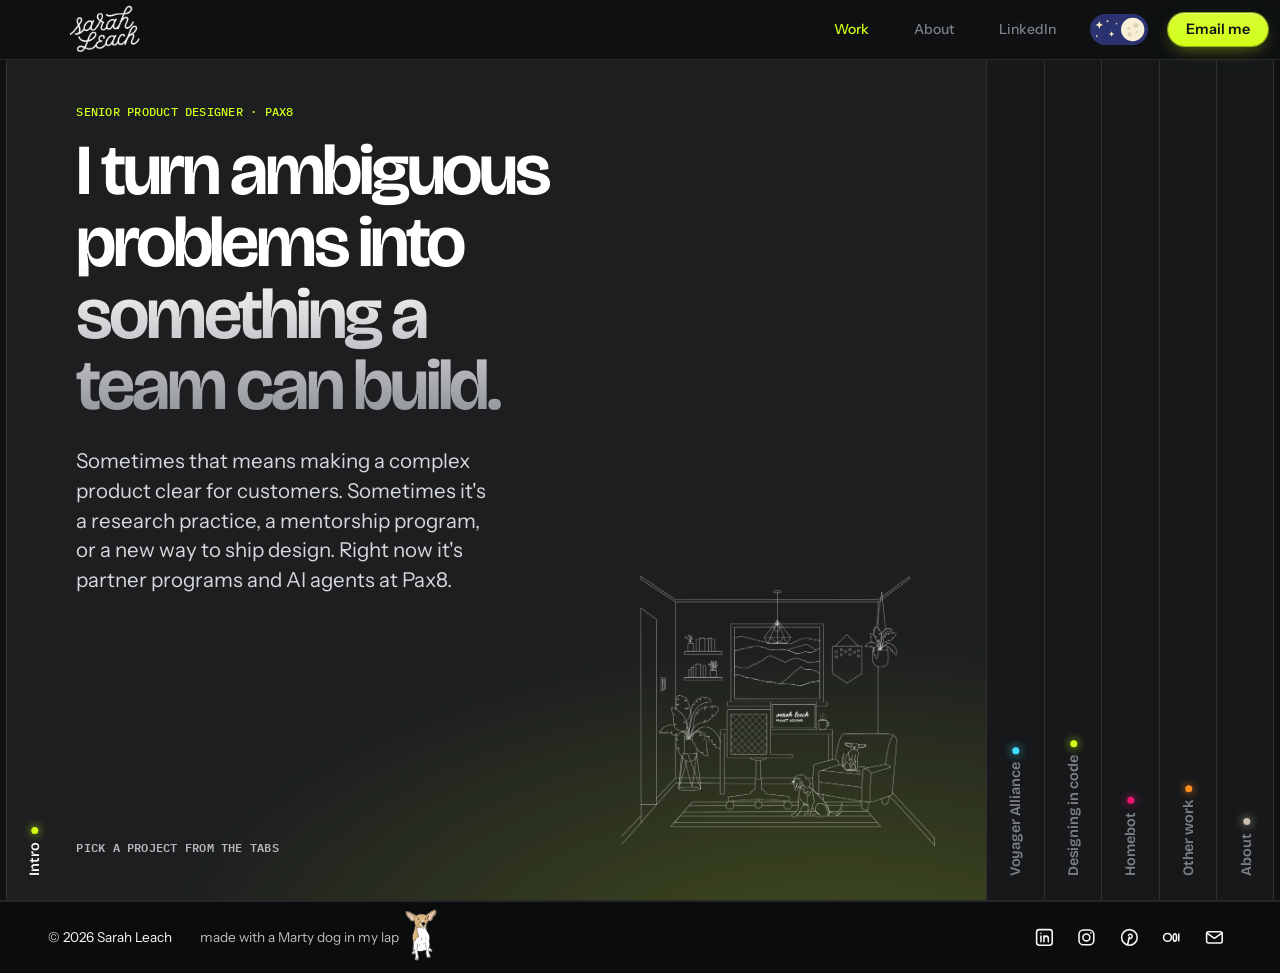
==== commit 2d969655: "Illustration: Queso You're Great deck now shows 12 pieces and links to quesoyouregreat.com Co-Author" ====
--- a/index.html
+++ b/index.html
@@ -5,10 +5,10 @@
   <meta name="viewport" content="width=device-width, initial-scale=1">
   <title>Sarah Leach — Product Design</title>
   <meta name="description" content="Sarah Leach is a product designer working on partner programs, marketplaces, and AI agents for IT providers.">
-  <link rel="icon" href="assets/favicon.svg?v=2" type="image/svg+xml">
-  <link rel="icon" href="assets/favicon-32.png?v=2" sizes="32x32" type="image/png">
-  <link rel="icon" href="assets/favicon-64.png?v=2" sizes="64x64" type="image/png">
-  <link rel="apple-touch-icon" href="assets/apple-touch-icon.png?v=2">
+  <link rel="icon" href="assets/favicon.svg?v=3" type="image/svg+xml">
+  <link rel="icon" href="assets/favicon-32.png?v=3" sizes="32x32" type="image/png">
+  <link rel="icon" href="assets/favicon-64.png?v=3" sizes="64x64" type="image/png">
+  <link rel="apple-touch-icon" href="assets/apple-touch-icon.png?v=3">
   <meta property="og:type" content="website">
   <meta property="og:title" content="Sarah Leach — Product Design">
   <meta property="og:description" content="Sarah Leach is a product designer working on partner programs, marketplaces, and AI agents for IT providers.">
@@ -20,7 +20,7 @@
   <link rel="preconnect" href="https://fonts.googleapis.com">
   <link rel="preconnect" href="https://fonts.gstatic.com" crossorigin>
   <link href="https://fonts.googleapis.com/css2?family=IBM+Plex+Mono:wght@400;500;600&family=Inter:wght@400;500;600;700&family=Space+Grotesk:wght@500;600;700&display=swap" rel="stylesheet">
-  <link rel="stylesheet" href="styles.css?v=hf187">
+  <link rel="stylesheet" href="styles.css?v=hf188">
   <script src="theme.js?v=5"></script>
   <script src="motion.js?v=6" defer></script>
   <script src="tier-track.js?v=1" defer></script>
--- a/styles.css
+++ b/styles.css
@@ -4365,6 +4365,8 @@
 .deck figcaption { margin-top: 1.1rem; display: grid; gap: .35rem; justify-items: center; }
 .deck .ic-label { margin-top: 0; }
 .deck-note { font-size: .88rem; line-height: 1.4; color: var(--ink-soft); max-width: 26ch; }
+.deck-link { font-size: .88rem; font-weight: 600; color: var(--ink); text-decoration: underline; text-underline-offset: 3px; }
+.deck-link:hover, .deck-link:focus-visible { color: var(--accent, var(--ink)); text-decoration-thickness: 2px; }
 .deck-count {
   font-family: var(--mono); font-size: .62rem; letter-spacing: .08em; color: var(--ink-faint);
   padding: .2rem .55rem; border-radius: 999px; box-shadow: inset 0 0 0 1px var(--edge-strong);
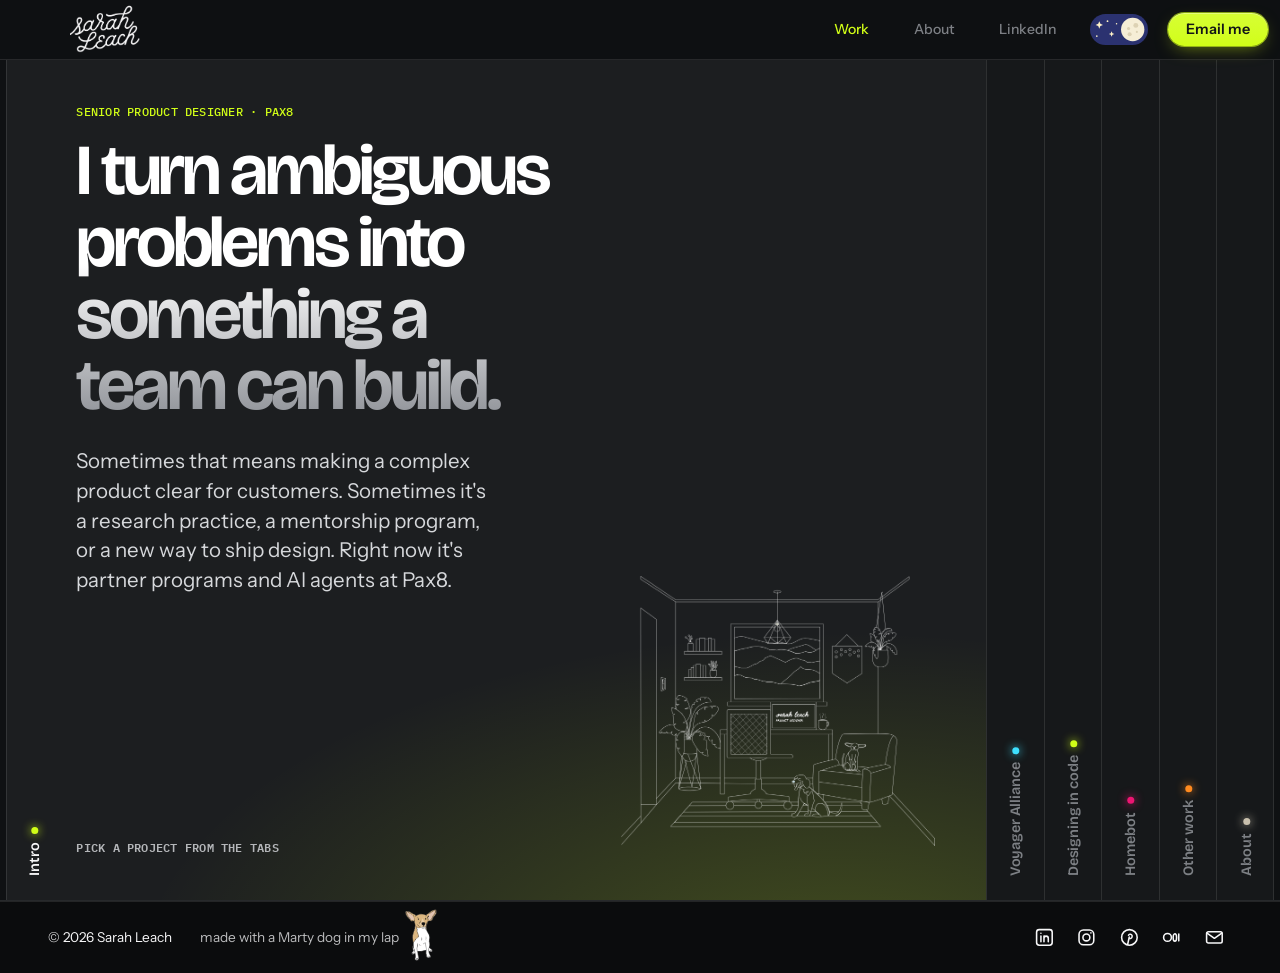
==== commit 6f612ffd: "Designing in code: tighten copy (741 → 496 words) Co-Authored-By: Claude Opus 5.5 <noreply@anthropic" ====
--- a/index.html
+++ b/index.html
@@ -5,10 +5,10 @@
   <meta name="viewport" content="width=device-width, initial-scale=1">
   <title>Sarah Leach — Product Design</title>
   <meta name="description" content="Sarah Leach is a product designer working on partner programs, marketplaces, and AI agents for IT providers.">
-  <link rel="icon" href="assets/favicon.svg?v=3" type="image/svg+xml">
-  <link rel="icon" href="assets/favicon-32.png?v=3" sizes="32x32" type="image/png">
-  <link rel="icon" href="assets/favicon-64.png?v=3" sizes="64x64" type="image/png">
-  <link rel="apple-touch-icon" href="assets/apple-touch-icon.png?v=3">
+  <link rel="icon" href="assets/favicon.svg?v=4" type="image/svg+xml">
+  <link rel="icon" href="assets/favicon-32.png?v=4" sizes="32x32" type="image/png">
+  <link rel="icon" href="assets/favicon-64.png?v=4" sizes="64x64" type="image/png">
+  <link rel="apple-touch-icon" href="assets/apple-touch-icon.png?v=4">
   <meta property="og:type" content="website">
   <meta property="og:title" content="Sarah Leach — Product Design">
   <meta property="og:description" content="Sarah Leach is a product designer working on partner programs, marketplaces, and AI agents for IT providers.">
@@ -86,7 +86,7 @@
           </div>
           <p class="eyebrow">Pax8 · 2026 · AI agent platform</p>
           <h2>AI made building faster. It made agreeing harder.</h2>
-          <p class="lede">I designed an AI agent console and built it in working code with Claude. Some of it went through engineering review into production, and a few designers started using parts of the workflow.</p>
+          <p class="lede">I designed an AI agent console and built it in working code with Claude. Parts of it went through engineering review into production.</p>
           <dl>
             <dt>Status</dt><dd>In development, not yet released</dd>
             <dt>Access</dt><dd>Full case study by password</dd>
